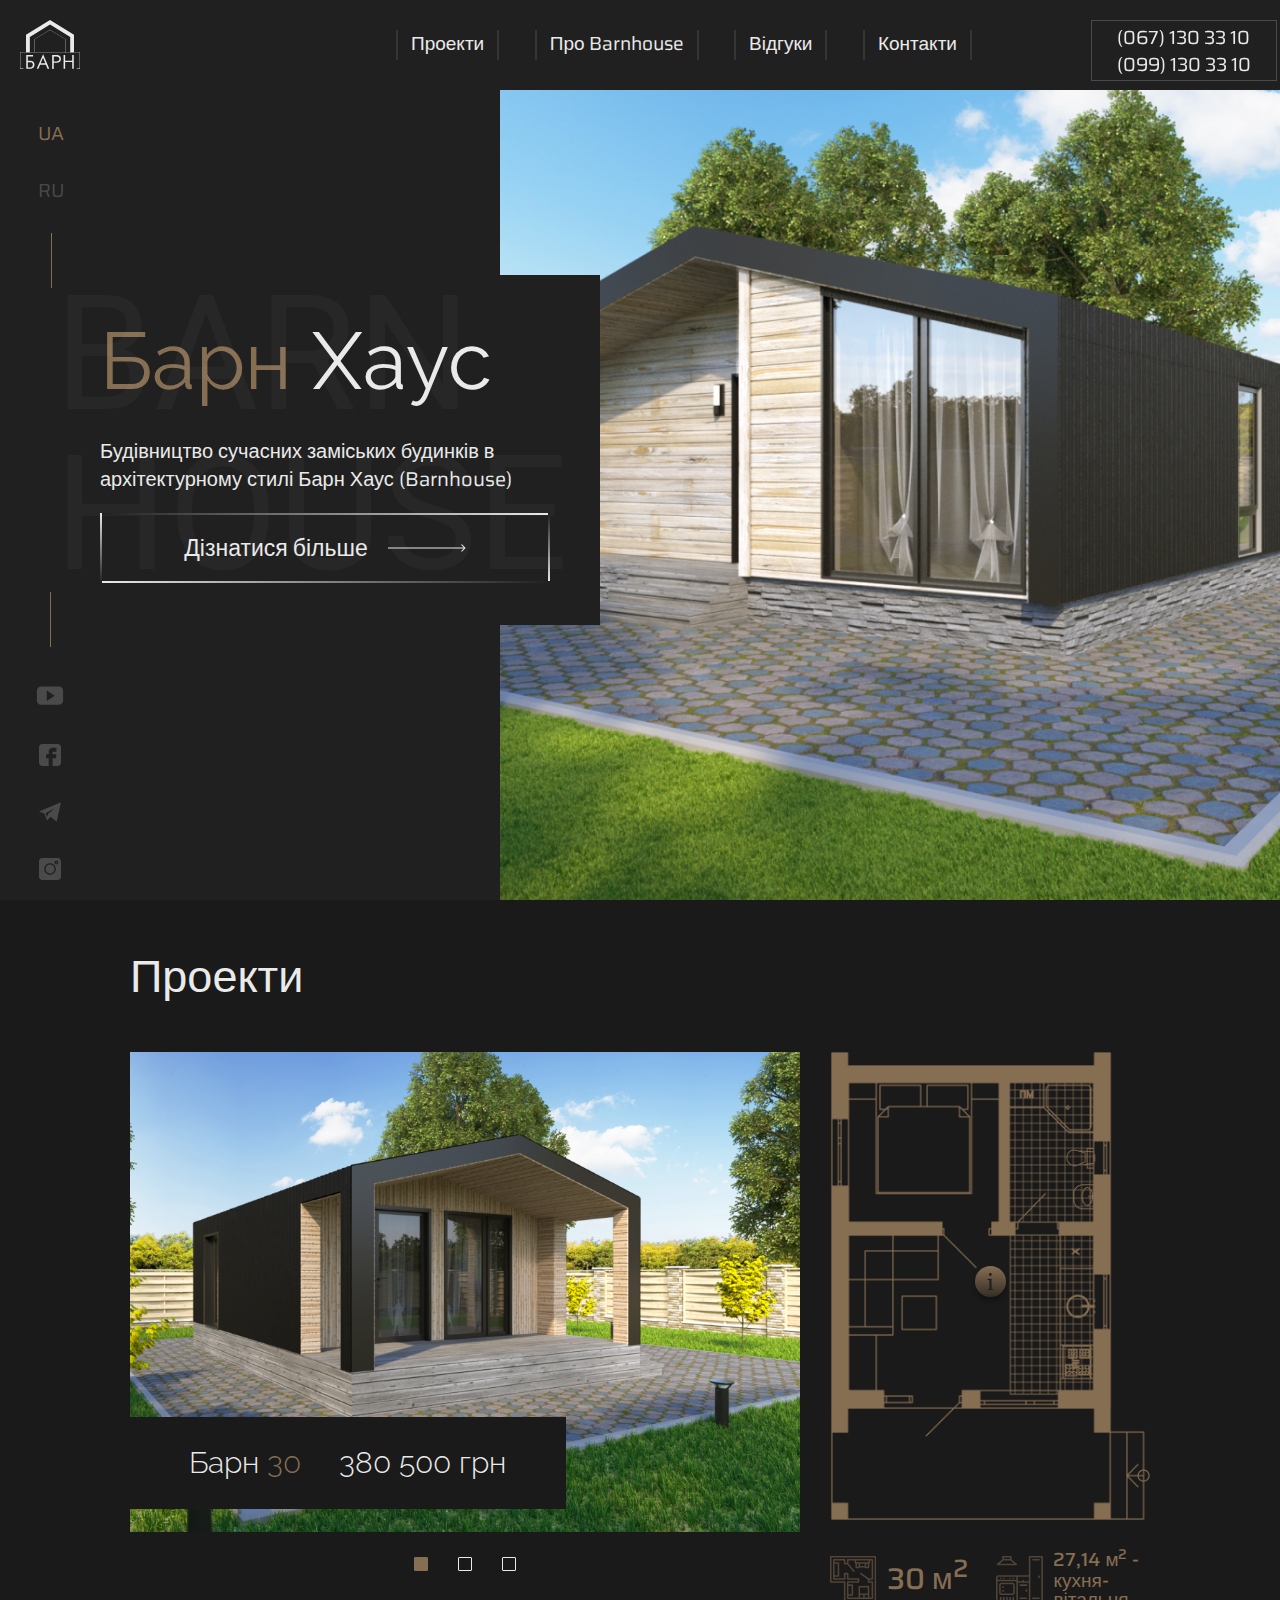
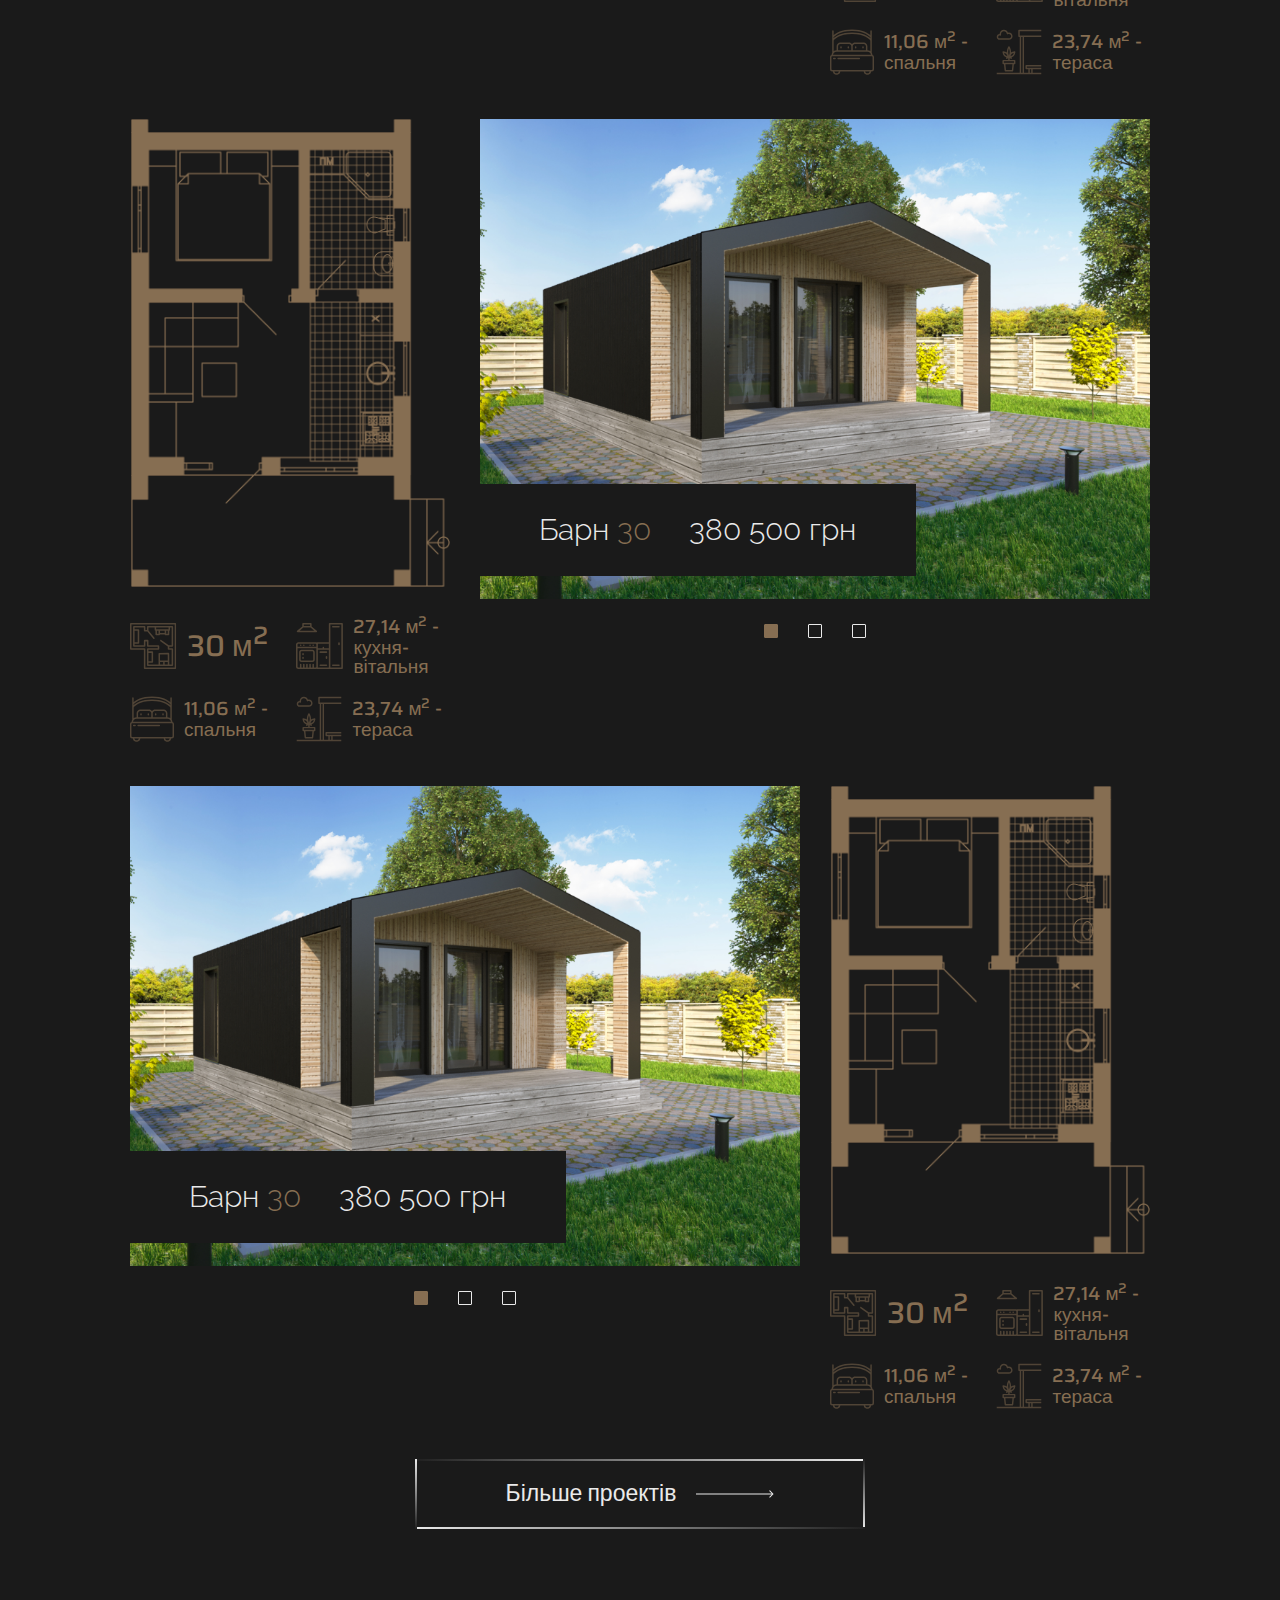
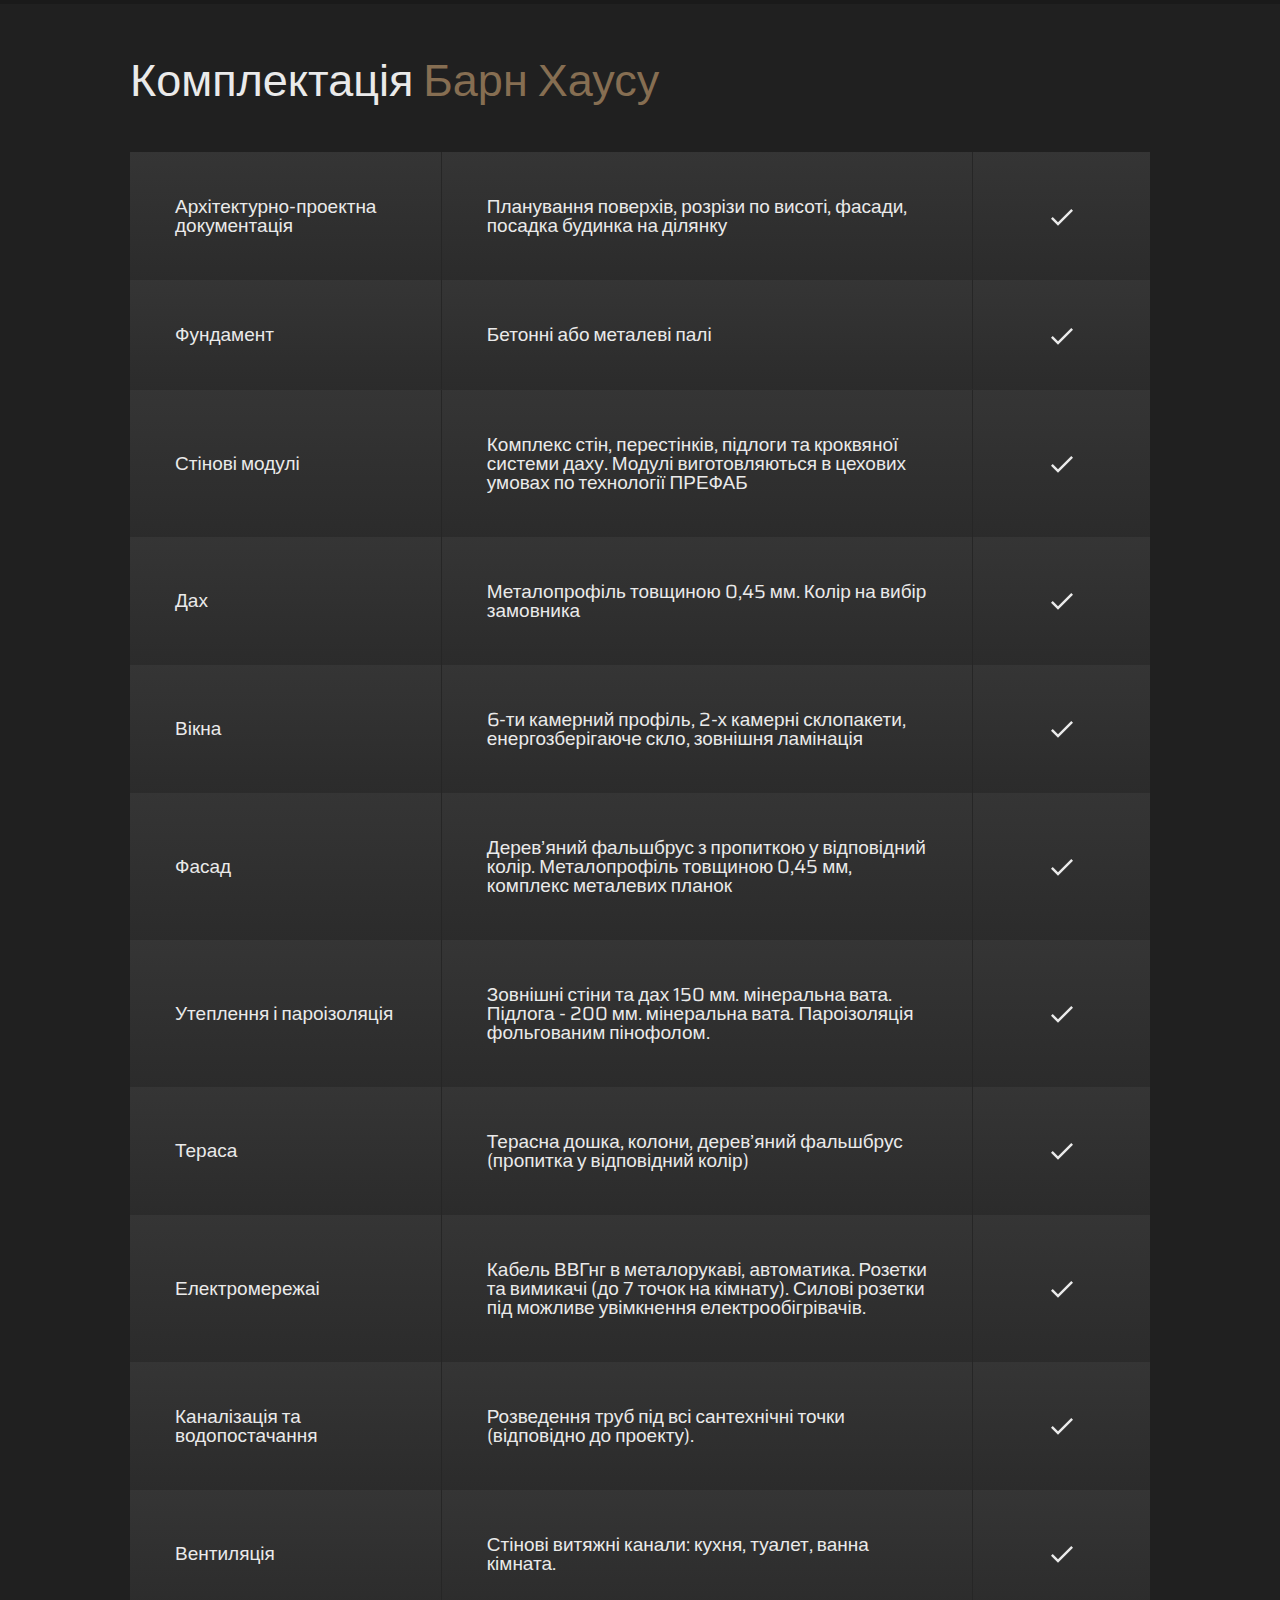
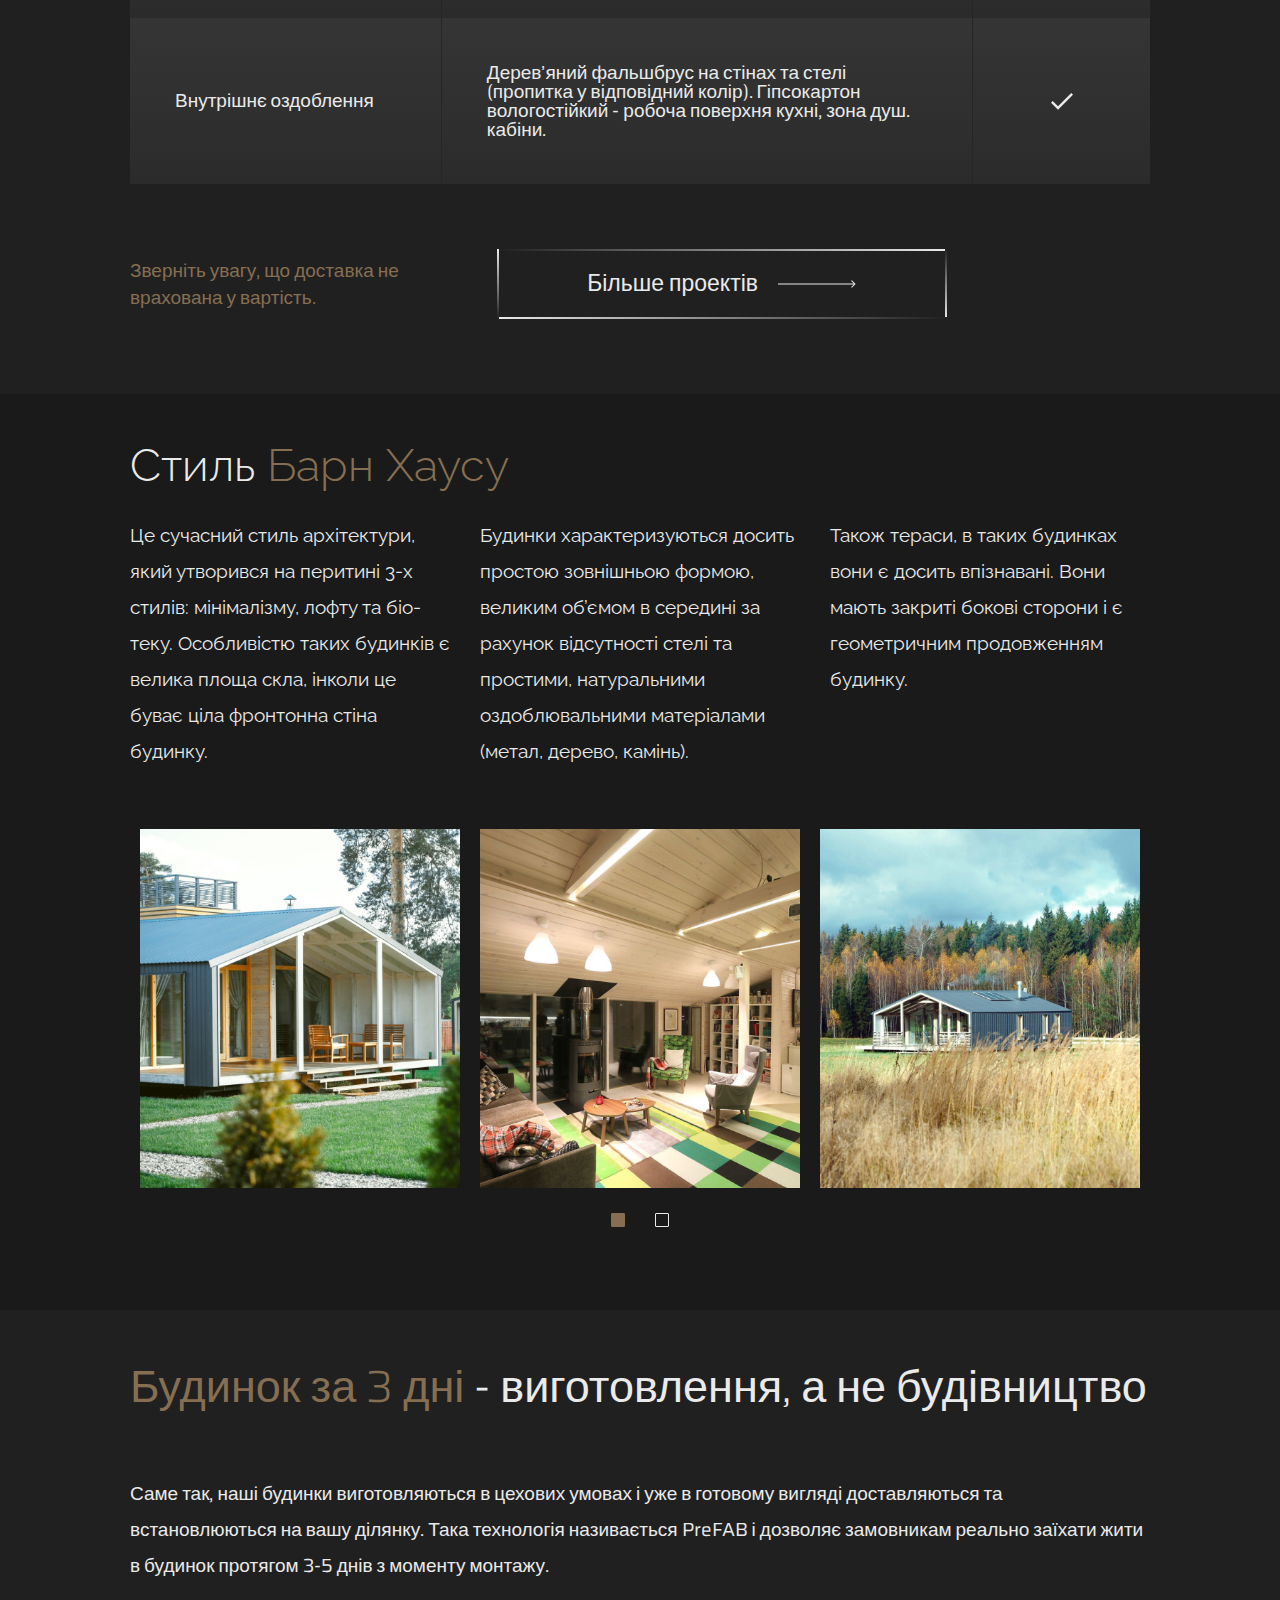
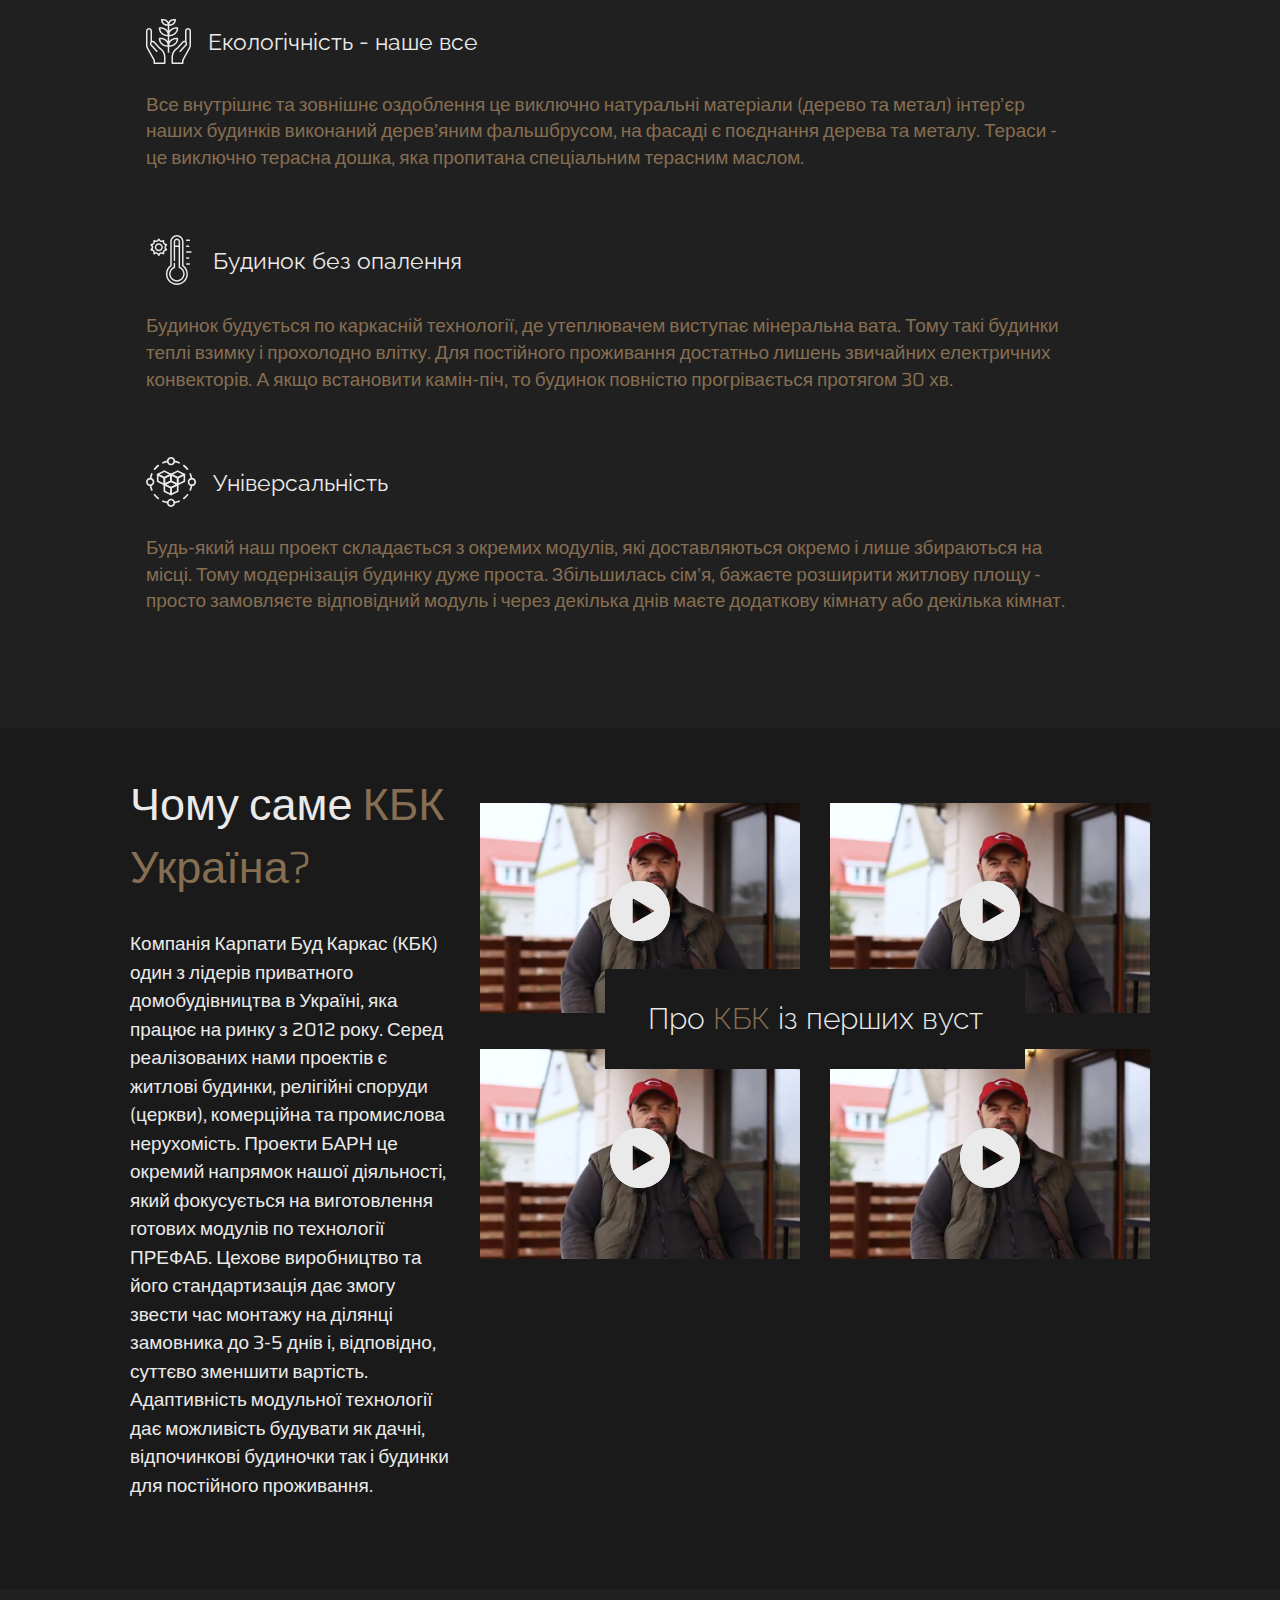
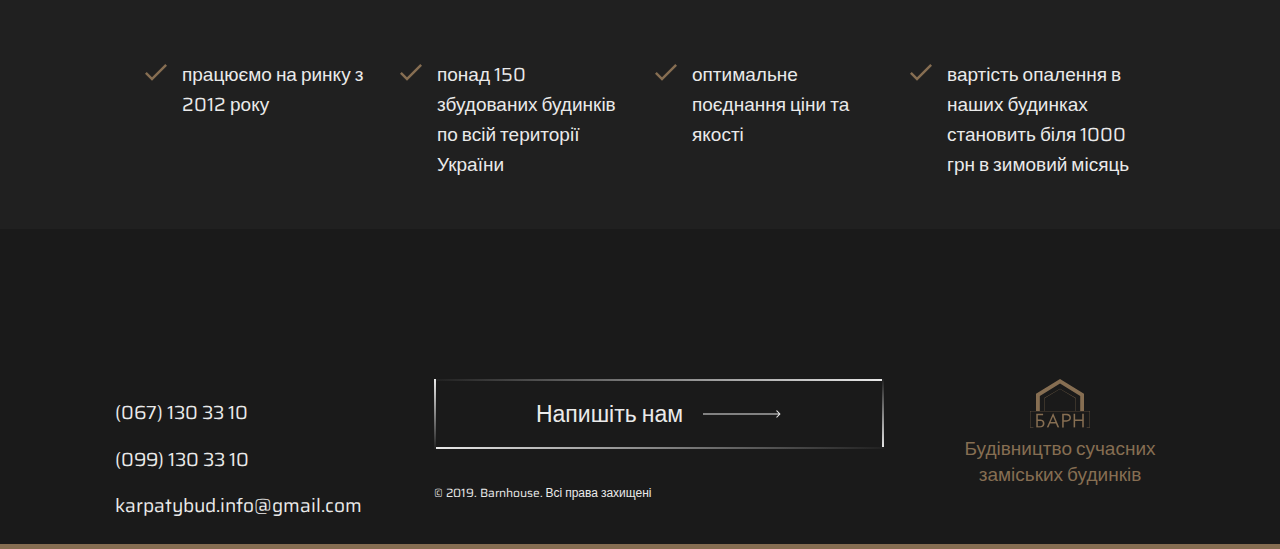
==== index.html @ 1ae10e6f "desktop" ====
<!DOCTYPE html>
<html lang="en">
  <head>
    <meta charset="utf-8" />
    <meta
      name="viewport"
      content="width=device-width, initial-scale=1, shrink-to-fit=no"
    />

    <link rel="stylesheet" type="text/css" href="style/bootstrap.min.css" />
    <link rel="stylesheet" href="./style/slick.css" />
    <link rel="stylesheet" href="https://fonts.typedetail.com/fonts.css" />

    <link rel="stylesheet" type="text/css" href="style/main.css" />
    <title>Home</title>
  </head>
  <body>
    <header>
      <ul class="menu">
        <div class="side_bar mobile_side">
          <div class="soc_side">
            <div class="side_line"></div>
            <a href="">
              <svg
                width="28"
                height="28"
                viewBox="0 0 28 28"
                fill="none"
                xmlns="http://www.w3.org/2000/svg"
              >
                <path
                  d="M0.866394 8.83789V18.5949C0.866394 20.9393 2.76675 22.8397 5.11114 22.8397H22.8714C25.2158 22.8397 27.1165 20.9393 27.1165 18.5949V8.83789C27.1165 6.4935 25.2158 4.59314 22.8714 4.59314H5.11114C2.76675 4.59314 0.866394 6.4935 0.866394 8.83789V8.83789ZM10.7865 18.99V8.44266L18.7829 13.7164L10.7865 18.99Z"
                  fill="#F6F6F6"
                  fill-opacity="0.2"
                />
              </svg>
            </a>
            <a href="">
              <svg
                width="22"
                height="22"
                viewBox="0 0 22 22"
                fill="none"
                xmlns="http://www.w3.org/2000/svg"
              >
                <path
                  d="M18.7773 0H3.22266C1.44583 0 0 1.44583 0 3.22266V18.7773C0 20.5542 1.44583 22 3.22266 22H9.71094V14.2227H7.13281V10.3555H9.71094V7.73438C9.71094 5.60188 11.4456 3.86719 13.5781 3.86719H17.4883V7.73438H13.5781V10.3555H17.4883L16.8438 14.2227H13.5781V22H18.7773C20.5542 22 22 20.5542 22 18.7773V3.22266C22 1.44583 20.5542 0 18.7773 0Z"
                  fill="#F6F6F6"
                  fill-opacity="0.2"
                />
              </svg>
            </a>
            <a href="">
              <svg
                width="22"
                height="22"
                viewBox="0 0 22 22"
                fill="none"
                xmlns="http://www.w3.org/2000/svg"
              >
                <path
                  d="M5.29355 12.5356L8.02979 19.3757L11.592 15.8135L17.6996 20.668L22 1.33203L0 10.4958L5.29355 12.5356ZM15.7135 6.8797L8.97963 13.0217L8.1409 16.1828L6.59151 12.3085L15.7135 6.8797Z"
                  fill="#F6F6F6"
                  fill-opacity="0.2"
                />
              </svg>
            </a>
            <a href="">
              <svg
                width="22"
                height="22"
                viewBox="0 0 22 22"
                fill="none"
                xmlns="http://www.w3.org/2000/svg"
              >
                <path
                  d="M18.7773 0H3.22266C1.44583 0 0 1.44583 0 3.22266V18.7773C0 20.5542 1.44583 22 3.22266 22H18.7773C20.5542 22 22 20.5542 22 18.7773V3.22266C22 1.44583 20.5542 0 18.7773 0ZM11.043 16.7578C7.84431 16.7578 5.24219 14.1557 5.24219 10.957C5.24219 7.75838 7.84431 5.15625 11.043 5.15625C14.2416 5.15625 16.8438 7.75838 16.8438 10.957C16.8438 14.1557 14.2416 16.7578 11.043 16.7578ZM17.4883 6.44531C16.4221 6.44531 15.5547 5.57788 15.5547 4.51172C15.5547 3.44556 16.4221 2.57812 17.4883 2.57812C18.5544 2.57812 19.4219 3.44556 19.4219 4.51172C19.4219 5.57788 18.5544 6.44531 17.4883 6.44531Z"
                  fill="#F6F6F6"
                  fill-opacity="0.2"
                />
                <path
                  d="M17.4883 3.86719C17.1326 3.86719 16.8438 4.15605 16.8438 4.51172C16.8438 4.86739 17.1326 5.15625 17.4883 5.15625C17.8439 5.15625 18.1328 4.86739 18.1328 4.51172C18.1328 4.15605 17.8439 3.86719 17.4883 3.86719Z"
                  fill="#F6F6F6"
                  fill-opacity="0.2"
                />
                <path
                  d="M11.043 6.44531C8.55548 6.44531 6.53125 8.46954 6.53125 10.957C6.53125 13.4445 8.55548 15.4688 11.043 15.4688C13.5305 15.4688 15.5547 13.4445 15.5547 10.957C15.5547 8.46954 13.5305 6.44531 11.043 6.44531Z"
                  fill="#F6F6F6"
                  fill-opacity="0.2"
                />
              </svg>
            </a>
          </div>
        </div>
        <li>
          <a href="">
            Проекти
          </a>
        </li>
        <li>
          <a href="">
            Про Barnhouse
          </a>
        </li>
        <li><a href="">Відгуки</a></li>
        <li><a href="">Контакти</a></li>
        <li class="tel_1">
          <a href="tel:+380671303310">
            (067) 130 33 10
          </a>
        </li>
        <li class="tel_2">
          <a href="tel:+380671303310">
            (099) 130 33 10
          </a>
        </li>
        <div class="language_block align_center">
          <a class="active_lang" href="">
            UA
          </a>
          <a href="">
            ru
          </a>
          <div class="side_line"></div>
        </div>
      </ul>
      <div class="tel_block">
        <a href="tel:+380671303310">
          (067) 130 33 10
        </a>
        <a href="tel:+380671303310">
          (099) 130 33 10
        </a>
      </div>
    </header>
    <div class="side_bar">
      <div class="side_logo">
        <a href="">
          <img src="./img/logo.svg" alt="" />
        </a>
      </div>
      <div class="soc_side">
        <div class="side_line"></div>
        <a href="">
          <svg
            width="28"
            height="28"
            viewBox="0 0 28 28"
            fill="none"
            xmlns="http://www.w3.org/2000/svg"
          >
            <path
              d="M0.866394 8.83789V18.5949C0.866394 20.9393 2.76675 22.8397 5.11114 22.8397H22.8714C25.2158 22.8397 27.1165 20.9393 27.1165 18.5949V8.83789C27.1165 6.4935 25.2158 4.59314 22.8714 4.59314H5.11114C2.76675 4.59314 0.866394 6.4935 0.866394 8.83789V8.83789ZM10.7865 18.99V8.44266L18.7829 13.7164L10.7865 18.99Z"
              fill="#F6F6F6"
              fill-opacity="0.2"
            />
          </svg>
        </a>
        <a href="">
          <svg
            width="22"
            height="22"
            viewBox="0 0 22 22"
            fill="none"
            xmlns="http://www.w3.org/2000/svg"
          >
            <path
              d="M18.7773 0H3.22266C1.44583 0 0 1.44583 0 3.22266V18.7773C0 20.5542 1.44583 22 3.22266 22H9.71094V14.2227H7.13281V10.3555H9.71094V7.73438C9.71094 5.60188 11.4456 3.86719 13.5781 3.86719H17.4883V7.73438H13.5781V10.3555H17.4883L16.8438 14.2227H13.5781V22H18.7773C20.5542 22 22 20.5542 22 18.7773V3.22266C22 1.44583 20.5542 0 18.7773 0Z"
              fill="#F6F6F6"
              fill-opacity="0.2"
            />
          </svg>
        </a>
        <a href="">
          <svg
            width="22"
            height="22"
            viewBox="0 0 22 22"
            fill="none"
            xmlns="http://www.w3.org/2000/svg"
          >
            <path
              d="M5.29355 12.5356L8.02979 19.3757L11.592 15.8135L17.6996 20.668L22 1.33203L0 10.4958L5.29355 12.5356ZM15.7135 6.8797L8.97963 13.0217L8.1409 16.1828L6.59151 12.3085L15.7135 6.8797Z"
              fill="#F6F6F6"
              fill-opacity="0.2"
            />
          </svg>
        </a>
        <a href="">
          <svg
            width="22"
            height="22"
            viewBox="0 0 22 22"
            fill="none"
            xmlns="http://www.w3.org/2000/svg"
          >
            <path
              d="M18.7773 0H3.22266C1.44583 0 0 1.44583 0 3.22266V18.7773C0 20.5542 1.44583 22 3.22266 22H18.7773C20.5542 22 22 20.5542 22 18.7773V3.22266C22 1.44583 20.5542 0 18.7773 0ZM11.043 16.7578C7.84431 16.7578 5.24219 14.1557 5.24219 10.957C5.24219 7.75838 7.84431 5.15625 11.043 5.15625C14.2416 5.15625 16.8438 7.75838 16.8438 10.957C16.8438 14.1557 14.2416 16.7578 11.043 16.7578ZM17.4883 6.44531C16.4221 6.44531 15.5547 5.57788 15.5547 4.51172C15.5547 3.44556 16.4221 2.57812 17.4883 2.57812C18.5544 2.57812 19.4219 3.44556 19.4219 4.51172C19.4219 5.57788 18.5544 6.44531 17.4883 6.44531Z"
              fill="#F6F6F6"
              fill-opacity="0.2"
            />
            <path
              d="M17.4883 3.86719C17.1326 3.86719 16.8438 4.15605 16.8438 4.51172C16.8438 4.86739 17.1326 5.15625 17.4883 5.15625C17.8439 5.15625 18.1328 4.86739 18.1328 4.51172C18.1328 4.15605 17.8439 3.86719 17.4883 3.86719Z"
              fill="#F6F6F6"
              fill-opacity="0.2"
            />
            <path
              d="M11.043 6.44531C8.55548 6.44531 6.53125 8.46954 6.53125 10.957C6.53125 13.4445 8.55548 15.4688 11.043 15.4688C13.5305 15.4688 15.5547 13.4445 15.5547 10.957C15.5547 8.46954 13.5305 6.44531 11.043 6.44531Z"
              fill="#F6F6F6"
              fill-opacity="0.2"
            />
          </svg>
        </a>
      </div>
    </div>
    <main>
      <section class="first_view">
        <div class="language_block align_center">
          <a class="active_lang" href="">
            UA
          </a>
          <a href="">
            ru
          </a>
          <div class="side_line"></div>
        </div>
        <div class="left_block_wrap">
          <div class="left_block">
            <h1>
              BARN HOUSE
            </h1>
            <div class="left_block_text">
              <h2>
                <span>
                  Барн
                </span>
                Хаус
              </h2>
              <p>
                Будівництво сучасних заміських будинків в архітектурному стилі
                Барн Хаус (Barnhouse)
              </p>
              <a class="btn_main" href="#">
                <span></span>
                <span></span>
                <span></span>
                <span></span>
                Дізнатися більше
                <svg
                  width="78"
                  height="8"
                  viewBox="0 0 78 8"
                  fill="none"
                  xmlns="http://www.w3.org/2000/svg"
                >
                  <path
                    d="M77.3536 4.35355C77.5488 4.15829 77.5488 3.84171 77.3536 3.64645L74.1716 0.464466C73.9763 0.269204 73.6597 0.269204 73.4645 0.464466C73.2692 0.659728 73.2692 0.976311 73.4645 1.17157L76.2929 4L73.4645 6.82843C73.2692 7.02369 73.2692 7.34027 73.4645 7.53553C73.6597 7.7308 73.9763 7.7308 74.1716 7.53553L77.3536 4.35355ZM0 4.5H77V3.5H0V4.5Z"
                    fill="#eaeaea"
                  />
                </svg>
              </a>
            </div>
          </div>
        </div>
        <div class="first_view__right  ">
          <img src="./img/fr.png" alt="" />
        </div>
      </section>
      <section class="second_view">
        <div class="container">
          <h3>
            Проекти
          </h3>
          <div class="plan_wrap">
            <div class="row">
              <div class="col-lg-8">
                <div class="relative_block">
                  <div class="proj_dscr">
                    <span class="proj_name">
                      Барн
                      <span class="gold_text">
                        30
                      </span></span
                    >
                    <span class="proj_price">
                      380 500 грн
                    </span>
                  </div>
                  <div class="slider slider_1">
                    <div class="slide_img">
                      <img src="./img/1.png" alt="" />
                    </div>
                    <div class="slide_img">
                      <img src="./img/1.png" alt="" />
                    </div>
                    <div class="slide_img">
                      <img src="./img/1.png" alt="" />
                    </div>
                  </div>
                </div>
              </div>
              <div class="col-lg-4">
                <div class="plan_img">
                  <div class="tool_tips">
                    <img src="./img/button_info.svg" alt="" />
                    <ul class="plan_tooltip">
                      <div class="tiengle_up"></div>
                      <li>
                        3,77 м2 - санвузол
                      </li>
                      <li>
                        5,36 м2 - кухонна зона
                      </li>
                      <li>
                        2,62 м2 - гардероб
                      </li>
                    </ul>
                  </div>
                  <img src="./img/pl_1.png" alt="" />
                </div>
                <div class="plan_dscr">
                  <div class="area">
                    <img src="./img/blueprint1.svg" alt="" />
                    <span> 30 м<sup>2</sup> </span>
                  </div>
                  <div class="kitchen">
                    <img src="./img/kitchen1.svg" alt="" />
                    <span> 27,14 м<sup>2</sup> - кухня-вітальня</span>
                  </div>
                  <div class="bedroom">
                    <img src="./img/bed1.svg" alt="" />
                    <span>11,06 м<sup>2</sup> - спальня</span>
                  </div>
                  <div class="terasse">
                    <img src="./img/terrace1.svg" alt="" />
                    <span>23,74 м<sup>2</sup> - тераса</span>
                  </div>
                </div>
              </div>
            </div>
          </div>
          <div class="plan_wrap ">
            <div class="row">
              <div class="col-lg-4">
                <div class="plan_img">
                  <img src="./img/pl_1.png" alt="" />
                </div>
                <div class="plan_dscr">
                  <div class="area">
                    <img src="./img/blueprint1.svg" alt="" />
                    <span> 30 м<sup>2</sup> </span>
                  </div>
                  <div class="kitchen">
                    <img src="./img/kitchen1.svg" alt="" />
                    <span> 27,14 м<sup>2</sup> - кухня-вітальня</span>
                  </div>
                  <div class="bedroom">
                    <img src="./img/bed1.svg" alt="" />
                    <span>11,06 м<sup>2</sup> - спальня</span>
                  </div>
                  <div class="terasse">
                    <img src="./img/terrace1.svg" alt="" />
                    <span>23,74 м<sup>2</sup> - тераса</span>
                  </div>
                </div>
              </div>
              <div class="col-lg-8">
                <div class="relative_block">
                  <div class="proj_dscr">
                    <span class="proj_name">
                      Барн
                      <span class="gold_text">
                        30
                      </span></span
                    >
                    <span class="proj_price">
                      380 500 грн
                    </span>
                  </div>
                  <div class="slider slider_1">
                    <div class="slide_img">
                      <img src="./img/1.png" alt="" />
                    </div>
                    <div class="slide_img">
                      <img src="./img/1.png" alt="" />
                    </div>
                    <div class="slide_img">
                      <img src="./img/1.png" alt="" />
                    </div>
                  </div>
                </div>
              </div>
            </div>
          </div>
          <div class="plan_wrap">
            <div class="row">
              <div class="col-lg-8">
                <div class="relative_block">
                  <div class="proj_dscr">
                    <span class="proj_name">
                      Барн
                      <span class="gold_text">
                        30
                      </span></span
                    >
                    <span class="proj_price">
                      380 500 грн
                    </span>
                  </div>
                  <div class="slider slider_1">
                    <div class="slide_img">
                      <img src="./img/1.png" alt="" />
                    </div>
                    <div class="slide_img">
                      <img src="./img/1.png" alt="" />
                    </div>
                    <div class="slide_img">
                      <img src="./img/1.png" alt="" />
                    </div>
                  </div>
                </div>
              </div>
              <div class="col-lg-4">
                <div class="plan_img">
                  <img src="./img/pl_1.png" alt="" />
                </div>
                <div class="plan_dscr">
                  <div class="area">
                    <img src="./img/blueprint1.svg" alt="" />
                    <span> 30 м<sup>2</sup> </span>
                  </div>
                  <div class="kitchen">
                    <img src="./img/kitchen1.svg" alt="" />
                    <span> 27,14 м<sup>2</sup> - кухня-вітальня</span>
                  </div>
                  <div class="bedroom">
                    <img src="./img/bed1.svg" alt="" />
                    <span>11,06 м<sup>2</sup> - спальня</span>
                  </div>
                  <div class="terasse">
                    <img src="./img/terrace1.svg" alt="" />
                    <span>23,74 м<sup>2</sup> - тераса</span>
                  </div>
                </div>
              </div>
            </div>
          </div>
          <a class="btn_main" href="#">
            <span></span>
            <span></span>
            <span></span>
            <span></span>
            Більше проектів
            <svg
              width="78"
              height="8"
              viewBox="0 0 78 8"
              fill="none"
              xmlns="http://www.w3.org/2000/svg"
            >
              <path
                d="M77.3536 4.35355C77.5488 4.15829 77.5488 3.84171 77.3536 3.64645L74.1716 0.464466C73.9763 0.269204 73.6597 0.269204 73.4645 0.464466C73.2692 0.659728 73.2692 0.976311 73.4645 1.17157L76.2929 4L73.4645 6.82843C73.2692 7.02369 73.2692 7.34027 73.4645 7.53553C73.6597 7.7308 73.9763 7.7308 74.1716 7.53553L77.3536 4.35355ZM0 4.5H77V3.5H0V4.5Z"
                fill="#eaeaea"
              />
            </svg>
          </a>
        </div>
      </section>
      <section class="third_view">
        <div class="container">
          <h3>
            Комплектація
            <span class="gold_text">
              Барн Хаусу
            </span>
          </h3>
          <ul class="equipment">
            <li>
              <div class="equipment_name">
                <p>Архітектурно-проектна документація</p>
              </div>
              <div class="equipment_text">
                <p>
                  Планування поверхів, розрізи по висоті, фасади, посадка
                  будинка на ділянку
                </p>
              </div>
              <div class="check_mark">
                <svg
                  width="22"
                  height="17"
                  viewBox="0 0 22 17"
                  fill="none"
                  xmlns="http://www.w3.org/2000/svg"
                >
                  <path
                    d="M7 13.25L1.75 8L0 9.75L7 16.75L22 1.75L20.25 0L7 13.25Z"
                    fill="#EAEAEA"
                  />
                </svg>
              </div>
            </li>
            <li>
              <div class="equipment_name">
                <p>Фундамент</p>
              </div>
              <div class="equipment_text">
                <p>
                  Бетонні або металеві палі
                </p>
              </div>
              <div class="check_mark">
                <svg
                  width="22"
                  height="17"
                  viewBox="0 0 22 17"
                  fill="none"
                  xmlns="http://www.w3.org/2000/svg"
                >
                  <path
                    d="M7 13.25L1.75 8L0 9.75L7 16.75L22 1.75L20.25 0L7 13.25Z"
                    fill="#EAEAEA"
                  />
                </svg>
              </div>
            </li>
            <li>
              <div class="equipment_name">
                <p>Стінові модулі</p>
              </div>
              <div class="equipment_text">
                <p>
                  Комплекс стін, перестінків, підлоги та кроквяної системи даху.
                  Модулі виготовляються в цехових умовах по технології ПРЕФАБ
                </p>
              </div>
              <div class="check_mark">
                <svg
                  width="22"
                  height="17"
                  viewBox="0 0 22 17"
                  fill="none"
                  xmlns="http://www.w3.org/2000/svg"
                >
                  <path
                    d="M7 13.25L1.75 8L0 9.75L7 16.75L22 1.75L20.25 0L7 13.25Z"
                    fill="#EAEAEA"
                  />
                </svg>
              </div>
            </li>
            <li>
              <div class="equipment_name">
                <p>Дах</p>
              </div>
              <div class="equipment_text">
                <p>
                  Металопрофіль товщиною 0,45 мм. Колір на вибір замовника
                </p>
              </div>
              <div class="check_mark">
                <svg
                  width="22"
                  height="17"
                  viewBox="0 0 22 17"
                  fill="none"
                  xmlns="http://www.w3.org/2000/svg"
                >
                  <path
                    d="M7 13.25L1.75 8L0 9.75L7 16.75L22 1.75L20.25 0L7 13.25Z"
                    fill="#EAEAEA"
                  />
                </svg>
              </div>
            </li>
            <li>
              <div class="equipment_name">
                <p>Вікна</p>
              </div>
              <div class="equipment_text">
                <p>
                  6-ти камерний профіль, 2-х камерні склопакети,
                  енергозберігаюче скло, зовнішня ламінація
                </p>
              </div>
              <div class="check_mark">
                <svg
                  width="22"
                  height="17"
                  viewBox="0 0 22 17"
                  fill="none"
                  xmlns="http://www.w3.org/2000/svg"
                >
                  <path
                    d="M7 13.25L1.75 8L0 9.75L7 16.75L22 1.75L20.25 0L7 13.25Z"
                    fill="#EAEAEA"
                  />
                </svg>
              </div>
            </li>
            <li>
              <div class="equipment_name">
                <p>Фасад</p>
              </div>
              <div class="equipment_text">
                <p>
                  Дерев’яний фальшбрус з пропиткою у відповідний колір.
                  Металопрофіль товщиною 0,45 мм, комплекс металевих планок
                </p>
              </div>
              <div class="check_mark">
                <svg
                  width="22"
                  height="17"
                  viewBox="0 0 22 17"
                  fill="none"
                  xmlns="http://www.w3.org/2000/svg"
                >
                  <path
                    d="M7 13.25L1.75 8L0 9.75L7 16.75L22 1.75L20.25 0L7 13.25Z"
                    fill="#EAEAEA"
                  />
                </svg>
              </div>
            </li>
            <li>
              <div class="equipment_name">
                <p>Утеплення і пароізоляція</p>
              </div>
              <div class="equipment_text">
                <p>
                  Зовнішні стіни та дах 150 мм. мінеральна вата. Підлога - 200
                  мм. мінеральна вата. Пароізоляція фольгованим пінофолом.
                </p>
              </div>
              <div class="check_mark">
                <svg
                  width="22"
                  height="17"
                  viewBox="0 0 22 17"
                  fill="none"
                  xmlns="http://www.w3.org/2000/svg"
                >
                  <path
                    d="M7 13.25L1.75 8L0 9.75L7 16.75L22 1.75L20.25 0L7 13.25Z"
                    fill="#EAEAEA"
                  />
                </svg>
              </div>
            </li>
            <li>
              <div class="equipment_name">
                <p>Тераса</p>
              </div>
              <div class="equipment_text">
                <p>
                  Терасна дошка, колони, дерев’яний фальшбрус (пропитка у
                  відповідний колір)
                </p>
              </div>
              <div class="check_mark">
                <svg
                  width="22"
                  height="17"
                  viewBox="0 0 22 17"
                  fill="none"
                  xmlns="http://www.w3.org/2000/svg"
                >
                  <path
                    d="M7 13.25L1.75 8L0 9.75L7 16.75L22 1.75L20.25 0L7 13.25Z"
                    fill="#EAEAEA"
                  />
                </svg>
              </div>
            </li>
            <li>
              <div class="equipment_name">
                <p>Електромережаі</p>
              </div>
              <div class="equipment_text">
                <p>
                  Кабель ВВГнг в металорукаві, автоматика. Розетки та вимикачі
                  (до 7 точок на кімнату). Силові розетки під можливе увімкнення
                  електрообігрівачів.
                </p>
              </div>
              <div class="check_mark">
                <svg
                  width="22"
                  height="17"
                  viewBox="0 0 22 17"
                  fill="none"
                  xmlns="http://www.w3.org/2000/svg"
                >
                  <path
                    d="M7 13.25L1.75 8L0 9.75L7 16.75L22 1.75L20.25 0L7 13.25Z"
                    fill="#EAEAEA"
                  />
                </svg>
              </div>
            </li>
            <li>
              <div class="equipment_name">
                <p>Каналізація та водопостачання</p>
              </div>
              <div class="equipment_text">
                <p>
                  Розведення труб під всі сантехнічні точки (відповідно до
                  проекту).
                </p>
              </div>
              <div class="check_mark">
                <svg
                  width="22"
                  height="17"
                  viewBox="0 0 22 17"
                  fill="none"
                  xmlns="http://www.w3.org/2000/svg"
                >
                  <path
                    d="M7 13.25L1.75 8L0 9.75L7 16.75L22 1.75L20.25 0L7 13.25Z"
                    fill="#EAEAEA"
                  />
                </svg>
              </div>
            </li>
            <li>
              <div class="equipment_name">
                <p>Вентиляція</p>
              </div>
              <div class="equipment_text">
                <p>
                  Стінові витяжні канали: кухня, туалет, ванна кімната.
                </p>
              </div>
              <div class="check_mark">
                <svg
                  width="22"
                  height="17"
                  viewBox="0 0 22 17"
                  fill="none"
                  xmlns="http://www.w3.org/2000/svg"
                >
                  <path
                    d="M7 13.25L1.75 8L0 9.75L7 16.75L22 1.75L20.25 0L7 13.25Z"
                    fill="#EAEAEA"
                  />
                </svg>
              </div>
            </li>
            <li>
              <div class="equipment_name">
                <p>Внутрішнє оздоблення</p>
              </div>
              <div class="equipment_text">
                <p>
                  Дерев’яний фальшбрус на стінах та стелі (пропитка у
                  відповідний колір). Гіпсокартон вологостійкий - робоча
                  поверхня кухні, зона душ. кабіни.
                </p>
              </div>
              <div class="check_mark">
                <svg
                  width="22"
                  height="17"
                  viewBox="0 0 22 17"
                  fill="none"
                  xmlns="http://www.w3.org/2000/svg"
                >
                  <path
                    d="M7 13.25L1.75 8L0 9.75L7 16.75L22 1.75L20.25 0L7 13.25Z"
                    fill="#EAEAEA"
                  />
                </svg>
              </div>
            </li>
          </ul>
          <div>
            <p>
              Зверніть увагу, що доставка не врахована у вартість.
            </p>
            <a class="btn_main" href="#">
              <span></span>
              <span></span>
              <span></span>
              <span></span>
              Більше проектів
              <svg
                width="78"
                height="8"
                viewBox="0 0 78 8"
                fill="none"
                xmlns="http://www.w3.org/2000/svg"
              >
                <path
                  d="M77.3536 4.35355C77.5488 4.15829 77.5488 3.84171 77.3536 3.64645L74.1716 0.464466C73.9763 0.269204 73.6597 0.269204 73.4645 0.464466C73.2692 0.659728 73.2692 0.976311 73.4645 1.17157L76.2929 4L73.4645 6.82843C73.2692 7.02369 73.2692 7.34027 73.4645 7.53553C73.6597 7.7308 73.9763 7.7308 74.1716 7.53553L77.3536 4.35355ZM0 4.5H77V3.5H0V4.5Z"
                  fill="#eaeaea"
                />
              </svg>
            </a>
          </div>
        </div>
      </section>
      <section class="fourth_view">
        <div class="container">
          <h3>
            Стиль
            <span class="gold_text">
              Барн Хаусу
            </span>
          </h3>
          <div class="row">
            <div class="col-lg-4">
              Це сучасний стиль архітектури, який утворився на перитині 3-х
              стилів: мінімалізму, лофту та біо-теку. Особливістю таких будинків
              є велика площа скла, інколи це буває ціла фронтонна стіна будинку.
            </div>
            <div class="col-lg-4">
              Будинки характеризуються досить простою зовнішньою формою, великим
              об’ємом в середині за рахунок відсутності стелі та простими,
              натуральними оздоблювальними матеріалами (метал, дерево, камінь).
            </div>
            <div class="col-lg-4">
              Також тераси, в таких будинках вони є досить впізнавані. Вони
              мають закриті бокові сторони і є геометричним продовженням
              будинку.
            </div>
          </div>
          <div class="slider_2 slider">
            <div class="slide_2">
              <div class="slide_2_img_wrap">
                <img src="./img/811.png" alt="" />
              </div>
            </div>
            <div class="slide_2">
              <div class="slide_2_img_wrap">
                <img src="./img/1711.png" alt="" />
              </div>
            </div>
            <div class="slide_2">
              <div class="slide_2_img_wrap">
                <img src="./img/1011.png" alt="" />
              </div>
            </div>
            <div class="slide_2">
              <div class="slide_2_img_wrap">
                <img src="./img/811.png" alt="" />
              </div>
            </div>
            <div class="slide_2">
              <div class="slide_2_img_wrap">
                <img src="./img/1711.png" alt="" />
              </div>
            </div>
            <div class="slide_2">
              <div class="slide_2_img_wrap">
                <img src="./img/1011.png" alt="" />
              </div>
            </div>
          </div>
        </div>
      </section>
      <section class="fifth_view">
        <div class="container">
          <h3>
            <span class="gold_text">
              Будинок за 3 дні
            </span>
            - виготовлення, а не будівництво
          </h3>
          <p>
            Саме так, наші будинки виготовляються в цехових умовах і уже в
            готовому вигляді доставляються та встановлюються на вашу ділянку.
            Така технологія називається PreFAB і дозволяє замовникам реально
            заїхати жити в будинок протягом 3-5 днів з моменту монтажу.
          </p>
          <div class="pluses">
            <div class="plusess_title">
              <img src="./img/ecology1.svg" alt="" />
              <span>
                Екологічність - наше все
              </span>
            </div>
            <p>
              Все внутрішнє та зовнішнє оздоблення це виключно натуральні
              матеріали (дерево та метал) інтер’єр наших будинків виконаний
              дерев’яним фальшбрусом, на фасаді є поєднання дерева та металу.
              Тераси - це виключно терасна дошка, яка пропитана спеціальним
              терасним маслом.
            </p>
          </div>
          <div class="pluses">
            <div class="plusess_title">
              <img src="./img/hot11.svg" alt="" />
              <span>
                Будинок без опалення
              </span>
            </div>
            <p>
              Будинок будується по каркасній технології, де утеплювачем виступає
              мінеральна вата. Тому такі будинки теплі взимку і прохолодно
              влітку. Для постійного проживання достатньо лишень звичайних
              електричних конвекторів. А якщо встановити камін-піч, то будинок
              повністю прогрівається протягом 30 хв.
            </p>
          </div>
          <div class="pluses">
            <div class="plusess_title">
              <img src="./img/modules11.svg" alt="" />
              <span>
                Універсальність
              </span>
            </div>
            <p>
              Будь-який наш проект складається з окремих модулів, які
              доставляються окремо і лише збираються на місці. Тому модернізація
              будинку дуже проста. Збільшилась сім’я, бажаєте розширити житлову
              площу - просто замовляєте відповідний модуль і через декілька днів
              маєте додаткову кімнату або декілька кімнат.
            </p>
          </div>
        </div>
      </section>
      <section class="sixth_view">
        <div class="container">
          <div class="row">
            <div class="col-lg-4 col-12">
              <h3>
                Чому саме
                <span class="gold_text"> КБК Україна? </span>
              </h3>
              <p class="why_text">
                Компанія Карпати Буд Каркас (КБК) один з лідерів приватного
                домобудівництва в Україні, яка працює на ринку з 2012 року.
                Серед реалізованих нами проектів є житлові будинки, релігійні
                споруди (церкви), комерційна та промислова нерухомість. Проекти
                БАРН це окремий напрямок нашої діяльності, який фокусується на
                виготовлення готових модулів по технології ПРЕФАБ. Цехове
                виробництво та його стандартизація дає змогу звести час монтажу
                на ділянці замовника до 3-5 днів і, відповідно, суттєво зменшити
                вартість. Адаптивність модульної технології дає можливість
                будувати як дачні, відпочинкові будиночки так і будинки для
                постійного проживання.
              </p>
            </div>
            <div class="col-lg-8  col-12">
              <div class="row relative_block">
                <div class="video_block_text">
                  <p>
                    Про
                    <span class="gold_text">
                      КБК
                    </span>
                    із перших вуст
                  </p>
                </div>
                <div class="col-md-6">
                  <div class="video_link_wrap">
                    <div
                      class="play_btn"
                      data-toggle="modal"
                      data-target="#exampleModalCenter"
                    >
                      <img src="./img/play.svg" alt="" />
                    </div>
                    <img src="./img/image14.png" alt="" />
                  </div>
                </div>
                <div class="col-md-6">
                  <div class="video_link_wrap">
                    <div
                      class="play_btn"
                      data-toggle="modal"
                      data-target="#exampleModalCenter"
                    >
                      <img src="./img/play.svg" alt="" />
                    </div>
                    <img src="./img/image14.png" alt="" />
                  </div>
                </div>
                <div class="col-md-6">
                  <div class="video_link_wrap">
                    <div
                      class="play_btn"
                      data-toggle="modal"
                      data-target="#exampleModalCenter"
                    >
                      <img src="./img/play.svg" alt="" />
                    </div>
                    <img src="./img/image14.png" alt="" />
                  </div>
                </div>
                <div class="col-md-6">
                  <div class="video_link_wrap">
                    <div
                      class="play_btn"
                      data-toggle="modal"
                      data-target="#exampleModalCenter"
                    >
                      <img src="./img/play.svg" alt="" />
                    </div>
                    <img src="./img/image14.png" alt="" />
                  </div>
                </div>
              </div>
            </div>
          </div>
        </div>
      </section>
      <section class="bottom_section">
        <div class="container just_center">
          <div class="bottom_blocks">
            <div>
              <svg
                width="22"
                height="17"
                viewBox="0 0 22 17"
                fill="none"
                xmlns="http://www.w3.org/2000/svg"
              >
                <path
                  d="M7 13.25L1.75 8L0 9.75L7 16.75L22 1.75L20.25 0L7 13.25Z"
                  fill="#866E52"
                />
              </svg>

              <p>
                працюємо на ринку з 2012 року
              </p>
            </div>
          </div>
          <div class="bottom_blocks">
            <div>
              <svg
                width="22"
                height="17"
                viewBox="0 0 22 17"
                fill="none"
                xmlns="http://www.w3.org/2000/svg"
              >
                <path
                  d="M7 13.25L1.75 8L0 9.75L7 16.75L22 1.75L20.25 0L7 13.25Z"
                  fill="#866E52"
                />
              </svg>

              <p>
                понад 150 збудованих будинків по всій території України
              </p>
            </div>
          </div>
          <div class="bottom_blocks">
            <div>
              <svg
                width="22"
                height="17"
                viewBox="0 0 22 17"
                fill="none"
                xmlns="http://www.w3.org/2000/svg"
              >
                <path
                  d="M7 13.25L1.75 8L0 9.75L7 16.75L22 1.75L20.25 0L7 13.25Z"
                  fill="#866E52"
                />
              </svg>

              <p>
                оптимальне поєднання ціни та якості
              </p>
            </div>
          </div>
          <div class="bottom_blocks">
            <div>
              <svg
                width="22"
                height="17"
                viewBox="0 0 22 17"
                fill="none"
                xmlns="http://www.w3.org/2000/svg"
              >
                <path
                  d="M7 13.25L1.75 8L0 9.75L7 16.75L22 1.75L20.25 0L7 13.25Z"
                  fill="#866E52"
                />
              </svg>

              <p>
                вартість опалення в наших будинках становить біля 1000 грн в
                зимовий місяць
              </p>
            </div>
          </div>
        </div>
      </section>
    </main>
    <footer>
      <div class="container">
        <div class="row just_btwn">
          <div class="footer_links">
            <a href="tel:0671303310">(067) 130 33 10</a>
            <a href="0991303310">(099) 130 33 10</a>
            <a href="mailto:karpatybud.info@gmail.com">
              karpatybud.info@gmail.com
            </a>
          </div>
          <div>
            <a class="btn_main" href="#">
              <span></span>
              <span></span>
              <span></span>
              <span></span>
              Напишіть нам
              <svg
                width="78"
                height="8"
                viewBox="0 0 78 8"
                fill="none"
                xmlns="http://www.w3.org/2000/svg"
              >
                <path
                  d="M77.3536 4.35355C77.5488 4.15829 77.5488 3.84171 77.3536 3.64645L74.1716 0.464466C73.9763 0.269204 73.6597 0.269204 73.4645 0.464466C73.2692 0.659728 73.2692 0.976311 73.4645 1.17157L76.2929 4L73.4645 6.82843C73.2692 7.02369 73.2692 7.34027 73.4645 7.53553C73.6597 7.7308 73.9763 7.7308 74.1716 7.53553L77.3536 4.35355ZM0 4.5H77V3.5H0V4.5Z"
                  fill="#eaeaea"
                />
              </svg>
            </a>
            <div class="copy_right">
              © 2019. Barnhouse. Всі права захищені
            </div>
          </div>
          <div class="footer_logo">
            <img src="./img/logo2.svg" alt="" />
            <p>
              Будівництво сучасних заміських будинків
            </p>
          </div>
        </div>
      </div>
    </footer>
    <!-- Modal -->
    <div
      class="modal fade you_tube_popup"
      id="exampleModalCenter"
      tabindex="-1"
      role="dialog"
      aria-labelledby="exampleModalCenterTitle"
      aria-hidden="true"
    >
      <div class="modal-dialog modal-dialog-centered" role="document">
        <div class="modal-content">
          <div class="modal-header">
            <button
              type="button"
              class="close"
              data-dismiss="modal"
              aria-label="Close"
            >
              <img src="./img/close.svg" alt="" />
            </button>
          </div>
          <div class="modal-body">
            <iframe
              id="Video_youtube"
              width="100%"
              height="100%"
              src="https://www.youtube.com/embed/MRzeLDkWT1c"
              frameborder="0"
              allow="accelerometer; autoplay; encrypted-media; gyroscope; picture-in-picture"
              allowfullscreen
            ></iframe>
          </div>
        </div>
      </div>
    </div>
    <script type="text/javascript" src="js/jquery-3.3.1.min.js"></script>
    <script type="text/javascript" src="js/jquery.mask.js"></script>
    <script type="text/javascript" src="js/bootstrap.min.js"></script>
    <script type="text/javascript" src="./js/slick.min.js"></script>
    <script type="text/javascript" src="js/main.js"></script>
  </body>
</html>
---- style/main.css ----
@import url("reset.css");
@import url("https://fonts.googleapis.com/css?family=Raleway:300,400,500,600,700,800,900&display=swap");
@import url("https://fonts.googleapis.com/css?family=Saira:300,400,500,600,700,900&display=swap");
@import url("https://fonts.googleapis.com/css?family=Roboto&display=swap");
body {
  font-family: "Saira", sans-serif;
  overflow-x: hidden;
  color: #eaeaea;
  font-size: 19px;
  background-color: #202020;
  line-height: 140%;
}
button,
a {
  cursor: pointer;
}
button:focus {
  outline: none;
}
@media (min-width: 1450px) {
  .container {
    max-width: 1430px;
  }
}
a {
  text-decoration: none;
  color: #eaeaea;
  cursor: pointer;
}
input,
button :focus {
  outline: none;
}
a:hover {
  text-decoration: none;
}
img {
  max-width: 100%;
  height: auto;
}
.just_center {
  display: flex;
  justify-content: center;
}
.just_btwn {
  display: flex;
  justify-content: space-between;
}
.align_center {
  display: flex;
  align-items: center;
}
header {
  display: flex;
  height: 90px;
  justify-content: flex-end;
}
.menu {
  display: flex;
  align-items: center;
  width: 100%;
  margin-right: calc(180px + 10%);
  justify-content: space-between;
  width: 45%;
}
.menu li {
  padding: 0 15px;
  border-right: 1px solid rgba(246, 246, 246, 0.2);
  border-left: 1px solid rgba(246, 246, 246, 0.2);
  height: 30px;
}
.tel_block {
  padding: 3px 25px;
  border: 1px solid rgba(246, 246, 246, 0.2);
  box-sizing: border-box;
  position: fixed;
  right: 3px;
  top: 20px;
  z-index: 9;
}
.tel_block a {
  display: block;
}
.soc_side a {
  display: block;
}
.soc_side a:not(:last-child) {
  margin-bottom: 30px;
}
.side_line {
  margin-bottom: 34px;
  height: 55px;
  width: 1px;
  background-color: #866e52;
}
.soc_side {
  display: flex;
  flex-direction: column;
  align-items: center;
}
.side_bar {
  position: fixed;
  height: 100vh;
  display: flex;
  flex-direction: column;
  justify-content: space-between;
  top: 0%;
  left: 90px;
  padding: 20px 0;
  z-index: 9;
}

.first_view {
  height: calc(100vh - 90px);
  display: flex;
  justify-content: flex-end;
  overflow: hidden;
}
.first_view__right {
  width: 61.7%;
}
.first_view__right img {
  min-height: 100%;
  min-width: 100%;
  object-fit: cover;
}
.left_block_wrap h1 {
  font-size: 200px;
  line-height: 200px;
  font-family: "Roboto", sans-serif;
  color: rgba(255, 255, 255, 0.03);
  position: absolute;
  top: 10%;
  right: 0;
}
.left_block {
  position: relative;
}
.btn_main {
  position: relative;
  font-size: 23px;
  line-height: 23px;
  color: #eaeaea;
  overflow: hidden;
  width: 450px;
  height: 70px;
  display: flex;
  justify-content: center;
  align-items: center;
}
.btn_main,
.btn_main path {
  transition: all 0.3s;
}
.btn_main:hover {
  color: #866e52;
}
.btn_main:hover path {
  fill: #866e52;
}

.btn_main svg {
  margin-left: 20px;
}

.btn_main:hover span:nth-child(1) {
  background: linear-gradient(to right, #202020, #866e52);
}
.btn_main:hover span:nth-child(2) {
  background: linear-gradient(to bottom, #202020, #866e52);
}
.btn_main:hover span:nth-child(3) {
  background: linear-gradient(to left, #202020, #866e52);
}
.btn_main:hover span:nth-child(4) {
  background: linear-gradient(to top, #202020, #866e52);
}

.btn_main span:nth-child(1) {
  position: absolute;
  top: 0;
  left: 0;
  width: 100%;
  height: 2px;
  background: linear-gradient(to right, #202020, #eaeaea);
  animation: animate1 2s linear infinite;
  animation-delay: 1s;
}
@keyframes animate1 {
  0% {
    transform: translateX(-100%);
  }
  100% {
    transform: translateX(100%);
  }
}

.btn_main span:nth-child(2) {
  position: absolute;
  top: 0;
  right: 0;
  width: 2px;
  height: 100%;
  background: linear-gradient(to bottom, #202020, #eaeaea);
  animation: animate2 2s linear infinite;
}

@keyframes animate2 {
  0% {
    transform: translateY(-100%);
  }
  100% {
    transform: translateY(100%);
  }
}

.btn_main span:nth-child(3) {
  position: absolute;
  bottom: 0;
  left: 0;
  width: 100%;
  height: 2px;
  background: linear-gradient(to left, #202020, #eaeaea);
  animation: animate3 2s linear infinite;
  animation-delay: 1s;
}
@keyframes animate3 {
  0% {
    transform: translateX(100%);
  }
  100% {
    transform: translateX(-100%);
  }
}

.btn_main span:nth-child(4) {
  position: absolute;
  top: 0;
  left: 0;
  width: 2px;
  height: 100%;
  background: linear-gradient(to top, #202020, #eaeaea);
  animation: animate4 2s linear infinite;
}
@keyframes animate4 {
  0% {
    transform: translateY(100%);
  }
  100% {
    transform: translateY(-100%);
  }
}
h2 {
  font-style: normal;
  font-weight: normal;
  font-size: 91px;
  font-family: "Raleway", sans-serif;
  line-height: 140%;
}
h2 span {
  color: #866e52;
}
.left_block_wrap {
  display: flex;
  align-items: center;
}
.left_block {
  width: 700px;
  padding: 60px 100px 60px 150px;
  margin-top: -90px;
  margin-right: -100px;
  background-color: #202020;
  height: 485px;
}
.left_block_text p {
  font-size: 23px;
  line-height: 140%;
  margin: 50px 0;
}
.language_block a {
  color: rgba(246, 246, 246, 0.2);
  text-transform: uppercase;
  margin-bottom: 30px;
}
.language_block .active_lang {
  color: #866e52;
}
.language_block {
  flex-direction: column;
  position: absolute;
  top: 30px;
  left: 117px;
  z-index: 9;
}
.first_view {
  position: relative;
}

.second_view {
  background-color: #1a1a1a;
  padding-top: 45px;
  padding-bottom: 75px;
}
h3 {
  font-size: 45px;
  line-height: 140%;
  color: #eaeaea;
  font-weight: 300;
}
.slider .slick-dots {
  display: flex;
  justify-content: center;
  margin-top: 25px;
}
.slider .slick-dots li button {
  border: 1px solid #eaeaea;
  box-sizing: border-box;
  border-radius: 1px;
  width: 14px;
  height: 14px;
  color: transparent;
  background-color: transparent;
}
.slider .slick-dots li:not(:last-child) {
  margin-right: 30px;
}

.slider .slick-dots .slick-active button {
  background-color: #866e52;
  border: 1px solid #866e52;
}
.plan_wrap {
  position: relative;
  margin-top: 44px;
}
.gold_text {
  color: #866e52;
}

.proj_dscr {
  font-family: "Raleway", sans-serif;
  padding: 30px 60px;
  background-color: #1a1a1a;
  position: absolute;
  left: -1px;
  bottom: 75px;
  z-index: 100;
  font-size: 42px;
  line-height: 45px;
  font-weight: 300;
}

.proj_price {
  margin-left: 30px;
}
.plan_dscr {
  display: flex;
  flex-wrap: wrap;
  color: #866e52;
  font-size: 19px;
  line-height: 19px;
  font-weight: 500;
  justify-content: space-between;
}
.plan_dscr sup {
  font-size: 14px;
}
.plan_dscr > div {
  width: 48%;
  display: flex;
  align-items: center;
  margin-top: 20px;
}
.plan_dscr img {
  margin-right: 10px;
}
.area {
  font-weight: 500;
  font-size: 45px;
  line-height: 45px;
}
.area sup {
  font-size: 25px;
  line-height: 100%;
}

.plan_img {
  position: relative;
  overflow: hidden;
  max-width: 100%;
  max-height: 100%;
  display: flex;
  justify-content: center;
  margin-bottom: 10px;
}

.slide_wrap {
  position: relative;
}
.second_view .btn_main {
  margin: 0 auto;
  margin-top: 50px;
}
.equipment li {
  display: flex;
  font-size: 19px;
  line-height: 19px;
  color: #eaeaea;
  justify-content: space-between;
  background: linear-gradient(
    180deg,
    rgba(56, 56, 56, 0.87) 0%,
    rgba(50, 50, 50, 0.62) 100%
  );
  align-items: center;
}
.equipment li:hover {
  color: #866e52;
}
.equipment li:hover path {
  fill: #866e52;
}
.equipment li > div {
  padding: 45px;
}
.equipment_text {
  width: 750px;
}
.check_mark {
  width: 220px;
}
.equipment_name {
  width: 420px;
}
.check_mark {
  text-align: center;
}
.equipment_text {
  padding: 45px 30px;
  border-left: 1px solid #262626;
  border-right: 1px solid #262626;
}

.third_view,
.fifth_view {
  padding-top: 45px;
  padding-bottom: 75px;
}
.equipment {
  margin-top: 40px;
  margin-bottom: 65px;
}
.third_view .container > div:last-child {
  display: flex;
  align-items: center;
}
.third_view .container > div:last-child p {
  color: #866e52;
  max-width: 33%;
  margin-right: 30px;
}
.fourth_view {
  font-size: 19px;
  line-height: 36px;
  font-family: "Raleway", sans-serif;
  background-color: #1a1a1a;
  padding-top: 40px;
  padding-bottom: 60px;
}
.slider_2 {
  margin-top: 60px;
}
.fourth_view .col-lg-4 {
  margin-top: 20px;
}
.fifth_view {
  background-color: #202020;
}
.fifth_view > .container > p {
  font-size: 19px;
  line-height: 36px;
  margin-top: 57px;
  margin-bottom: 10px;
}
.pluses {
  padding: 26px 8% 39px 16px;
}
.pluses:hover {
  background: linear-gradient(180deg, #272727 0%, rgba(49, 49, 49, 0.62) 100%);
}
.pluses p {
  font-size: 19px;
  line-height: 140%;
  color: #866e52;
  margin-top: 27px;
}
.plusess_title {
  display: flex;
  align-items: center;
}
.plusess_title span {
  font-size: 23px;
  line-height: 23px;
  font-family: "Raleway", sans-serif;
  margin-left: 17px;
}
.video_link_wrap {
  position: relative;
  overflow: hidden;
  margin-top: 30px;
}
.play_btn,
.video_block_text {
  position: absolute;
  top: 50%;
  left: 50%;
  transform: translate(-50%, -50%);
  z-index: 1;
}
.relative_block {
  position: relative;
}
.video_block_text {
  font-family: "Raleway", sans-serif;
  background-color: #1a1a1a;
  width: 75%;
  padding: 35px 15px;
  text-align: center;
  font-size: 44px;
  line-height: 45px;
  font-weight: 300;
}
.sixth_view h3 {
  margin-bottom: 30px;
}
.why_text {
  line-height: 150%;
}
.bottom_blocks {
  width: 25%;
  padding: 70px 15px 5px 15px;
  height: 240px;
}
.bottom_blocks > div {
  display: flex;
  align-items: baseline;
}
.bottom_blocks svg {
  width: 22px;
  margin-right: 15px;
}
.bottom_blocks p {
  width: calc(100% - 37px);
  line-height: 36px;
}
.bottom_blocks:hover {
  background-color: #866e52;
}
.bottom_blocks:hover svg path {
  fill: #eaeaea;
}
.sixth_view {
  background-color: #1a1a1a;
  padding-top: 45px;
  padding-bottom: 90px;
}
.bottom_section {
  background-color: #202020;
}
.footer_links a {
  display: block;
  margin-top: 20px;
}
.copy_right {
  font-size: 12px;
  line-height: 19px;
  margin-top: 34px;
}
.footer_logo {
  color: #866e52;
  text-align: center;
  width: 210px;
}
footer {
  background-color: #1a1a1a;
  padding-top: 150px;
  padding-bottom: 25px;
  border-bottom: 5px solid #866e52;
}
.you_tube_popup .modal-dialog,
.you_tube_popup .modal-content {
  width: 75vw;
  height: 75vh;
  max-width: none !important;
}
.you_tube_popup .modal-content {
  background-color: #333333;
  border-radius: 2px;
  border: 5px solid rgba(255, 255, 255, 0.5);
  border-radius: 2px;
}
.you_tube_popup .modal-header .close {
  margin: 0;
}
.you_tube_popup .modal-header {
  border-bottom: 0px;
  padding-top: 0;
  padding-bottom: 0;
}
.tool_tips {
  position: absolute;
  top: calc(50% - 20px);
  left: 0;
  width: 100%;
  text-align: center;
}
.plan_tooltip {
  width: 100%;
  display: flex;
  flex-direction: column;
  justify-content: center;
  padding: 30px;
  background: #262626;
  border-radius: 5px;
  position: absolute;
  top: 40px;
  left: 0;
  z-index: -10;
  opacity: 0;
  transition: all 0.8s;
}
.plan_tooltip li {
  margin-bottom: 25px;
  color: #866e52;
}
.plan_tooltip li:nth-child(odd) {
  margin-right: 30px;
}
.tiengle_up {
  width: 0;
  height: 0;
  border-left: 8px solid transparent;
  border-right: 8px solid transparent;
  border-bottom: 10px solid #262626;
  position: absolute;
  top: -9px;
  left: calc(50% - 9px);
}

.tool_tips img {
  cursor: pointer;
}
.tool_tips img:hover + .plan_tooltip {
  z-index: 2;
  opacity: 1;
}
.mobile_side,
.menu .language_block,
.tel_1,
.tel_2 {
  display: none;
}
@media (max-width: 1750px) {
  .side_bar {
    left: 20px;
  }
  .language_block {
    left: 38px;
  }
  .side_logo {
    width: 60px;
  }
}
@media (max-width: 1600px) and (min-width: 1400px) {
  .container {
    max-width: 1250px;
  }
}
@media (max-width: 1600px) {
  .slide_2_img_wrap {
    padding: 0 10px;
  }
}

@media (max-width: 1399.9px) {
  .left_block {
    padding: 30px 70px 40px 100px;
    height: 400px;
  }
  .left_block_text p {
    margin: 20px 0;
  }
  .left_block_wrap h1 {
    top: 0;
    font-size: 160px;
    max-width: 100%;
    right: -9%;
    line-height: 160px;
  }
  .area {
    font-size: 30px;
    line-height: 30px;
  }
  .bottom_blocks p {
    line-height: 30px;
  }
  .play_btn {
    width: 60px;
    height: 60px;
  }
  .video_block_text {
    width: 60%;
    font-size: 30px;
    line-height: 30px;
  }
  h2 {
    font-size: 80px;
  }
  .left_block {
    width: 600px;
    height: 350px;
  }
  .left_block_text p {
    font-size: 20px;
  }
  .proj_dscr {
    font-size: 30px;
    line-height: 32px;
  }
}
@media (min-width: 1200px) and (max-width: 1300px) {
  .container {
    max-width: 1050px;
  }
}
@media (max-width: 1199.9px) {
  body {
    font-size: 16px;
  }
  .first_view {
    height: 700px;
  }
  .menu {
    position: absolute;
    top: 0;
    left: 0;
    height: 100vh;
    z-index: 1000;
    flex-direction: column;
    justify-content: center;
    background-color: #202020;
    margin: 0;
    width: 320px;
    display: none;
  }
  .mobile_side {
    position: absolute;
    top: auto;
    bottom: 0;
    justify-content: flex-end;
  }
  .language_block {
    display: none;
    left: 23px;
  }
  .side_bar,
  .tel_block {
    display: none;
  }
  .menu .language_block,
  .menu .side_bar {
    display: flex;
  }
  .menu li {
    border: none;
    margin-bottom: 30px;
  }
  .menu .tel_1 {
    margin-top: 30px;
    padding-top: 40px;
    border-top: 1px solid #eaeaea;
  }
  header {
    height: 0px;
  }
  .proj_dscr {
    font-size: 26px;
    line-height: 28px;
    padding: 15px 30px;
  }
  .first_view {
    flex-direction: column;
    height: auto;
  }
  .left_block {
    margin: 0 auto;
    padding: 30px 70px 40px 70px;
  }
  .first_view__right {
    width: 100%;
  }
}
@media (max-width: 991.9px) {
  .bottom_section > .container {
    flex-wrap: wrap;
  }
  .bottom_blocks {
    width: 50%;
    height: auto;
  }
  .equipment li {
    font-size: 16px;
  }
  h3 {
    font-size: 30px;
  }
  .plan_wrap .col-lg-4 {
    order: 1;
    margin-top: 15px;
    margin-bottom: 70px;
  }
  .footer_logo {
    width: 250px;
    display: flex;
    align-items: center;
    margin-top: 20px;
  }
  .footer_logo p {
    margin-left: 10px;
    text-align: left;
  }
}

/* 

HOVERS


*/
.menu li {
  position: relative;
  border: none;
}
.menu li a:hover {
  color: #eaeaea;
}
.menu li:before,
.menu li:after {
  position: absolute;
  opacity: 0.5;
  height: 100%;
  width: 2px;
  content: "";
  background: rgba(246, 246, 246, 0.2);
  transition: all 0.3s;
}

.menu li:before {
  left: 0px;
  top: 0px;
}

.menu li:after {
  right: 0px;
  bottom: 0px;
}

.menu li:hover:before,
.menu li:hover:after {
  opacity: 1;
  height: 2px;
  width: 100%;
}

/*


paralax




*/
* {
  box-sizing: border-box;
  padding: 0;
  margin: 0;
}

.header-paralax {
  background-repeat: no-repeat;
  background-size: cover;
  width: 100%;
}

main {
  position: relative;
}
.first_view {
  overflow: hidden;
}
.first_view {
  position: relative;
  z-index: 0;
}
.second_view {
  z-index: 20;
}
.language_block {
  z-index: 100;
}
.left_block_wrap {
  z-index: 99;
}
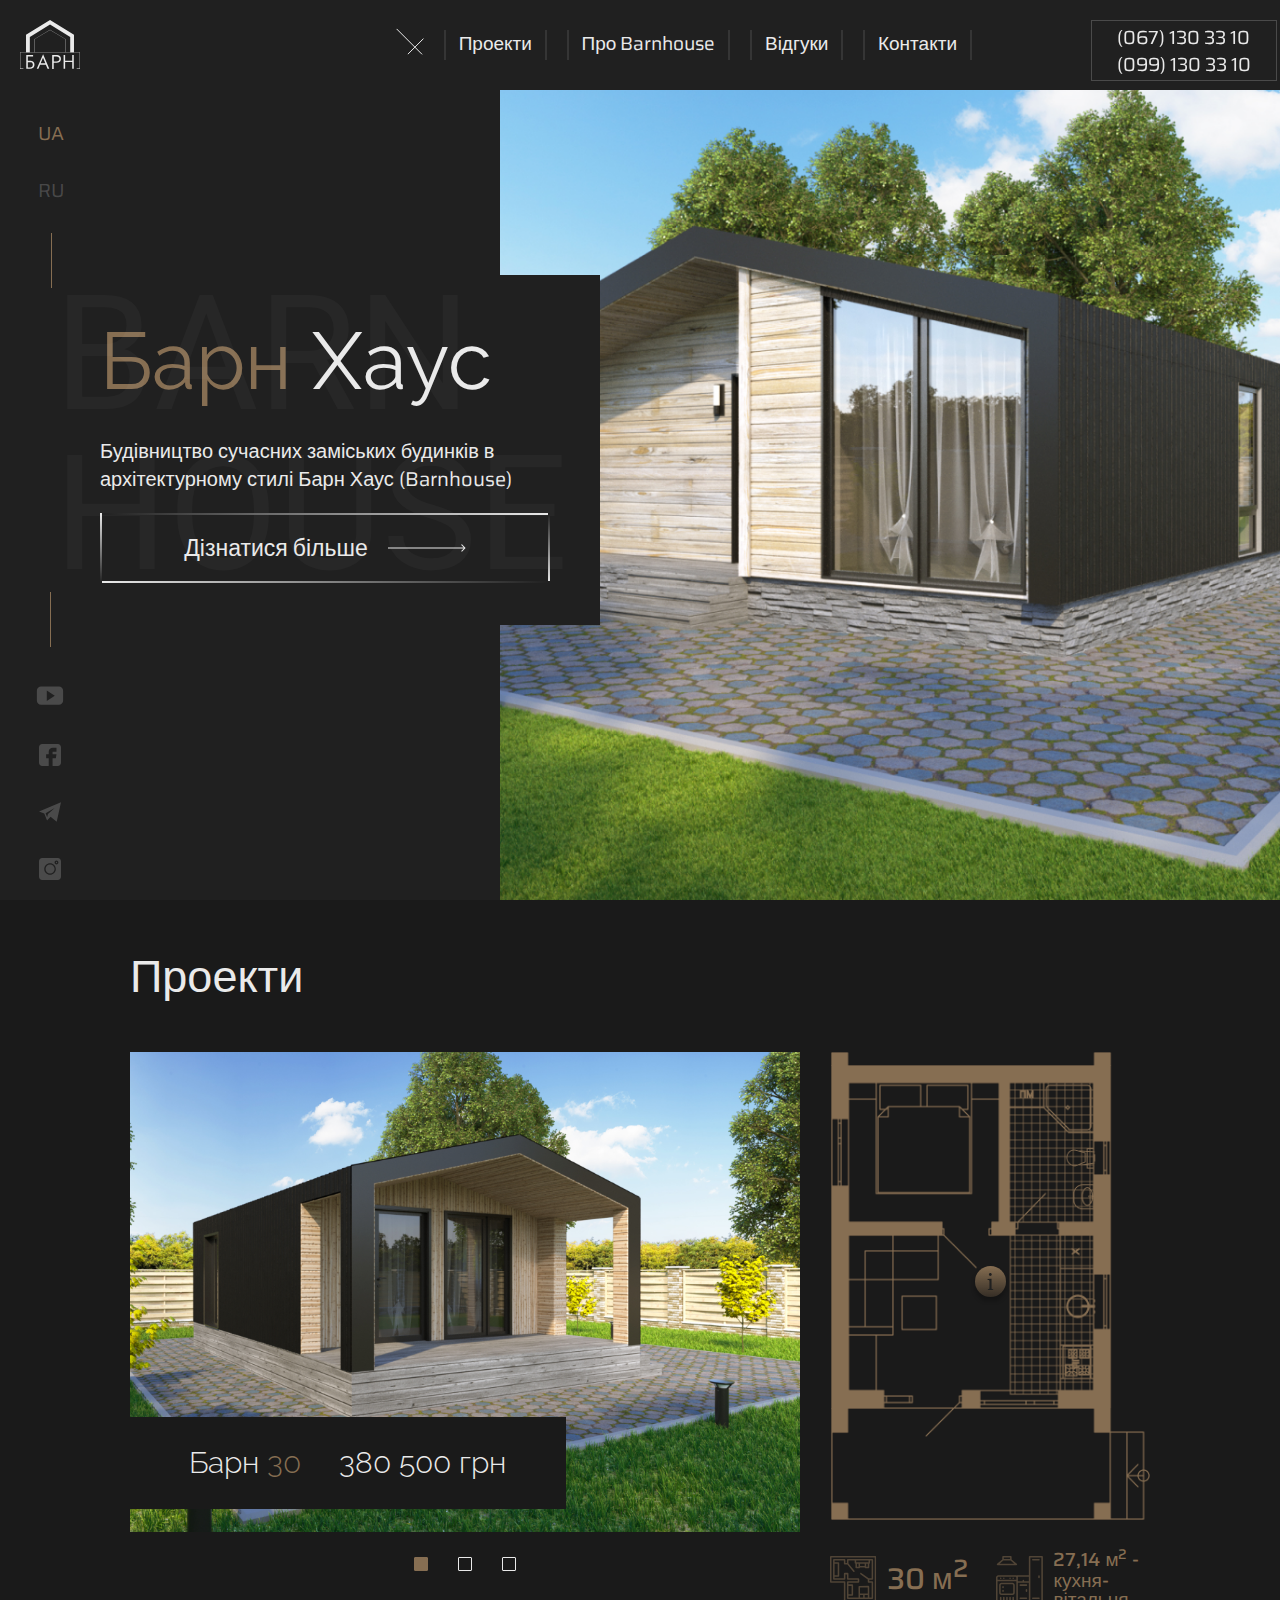
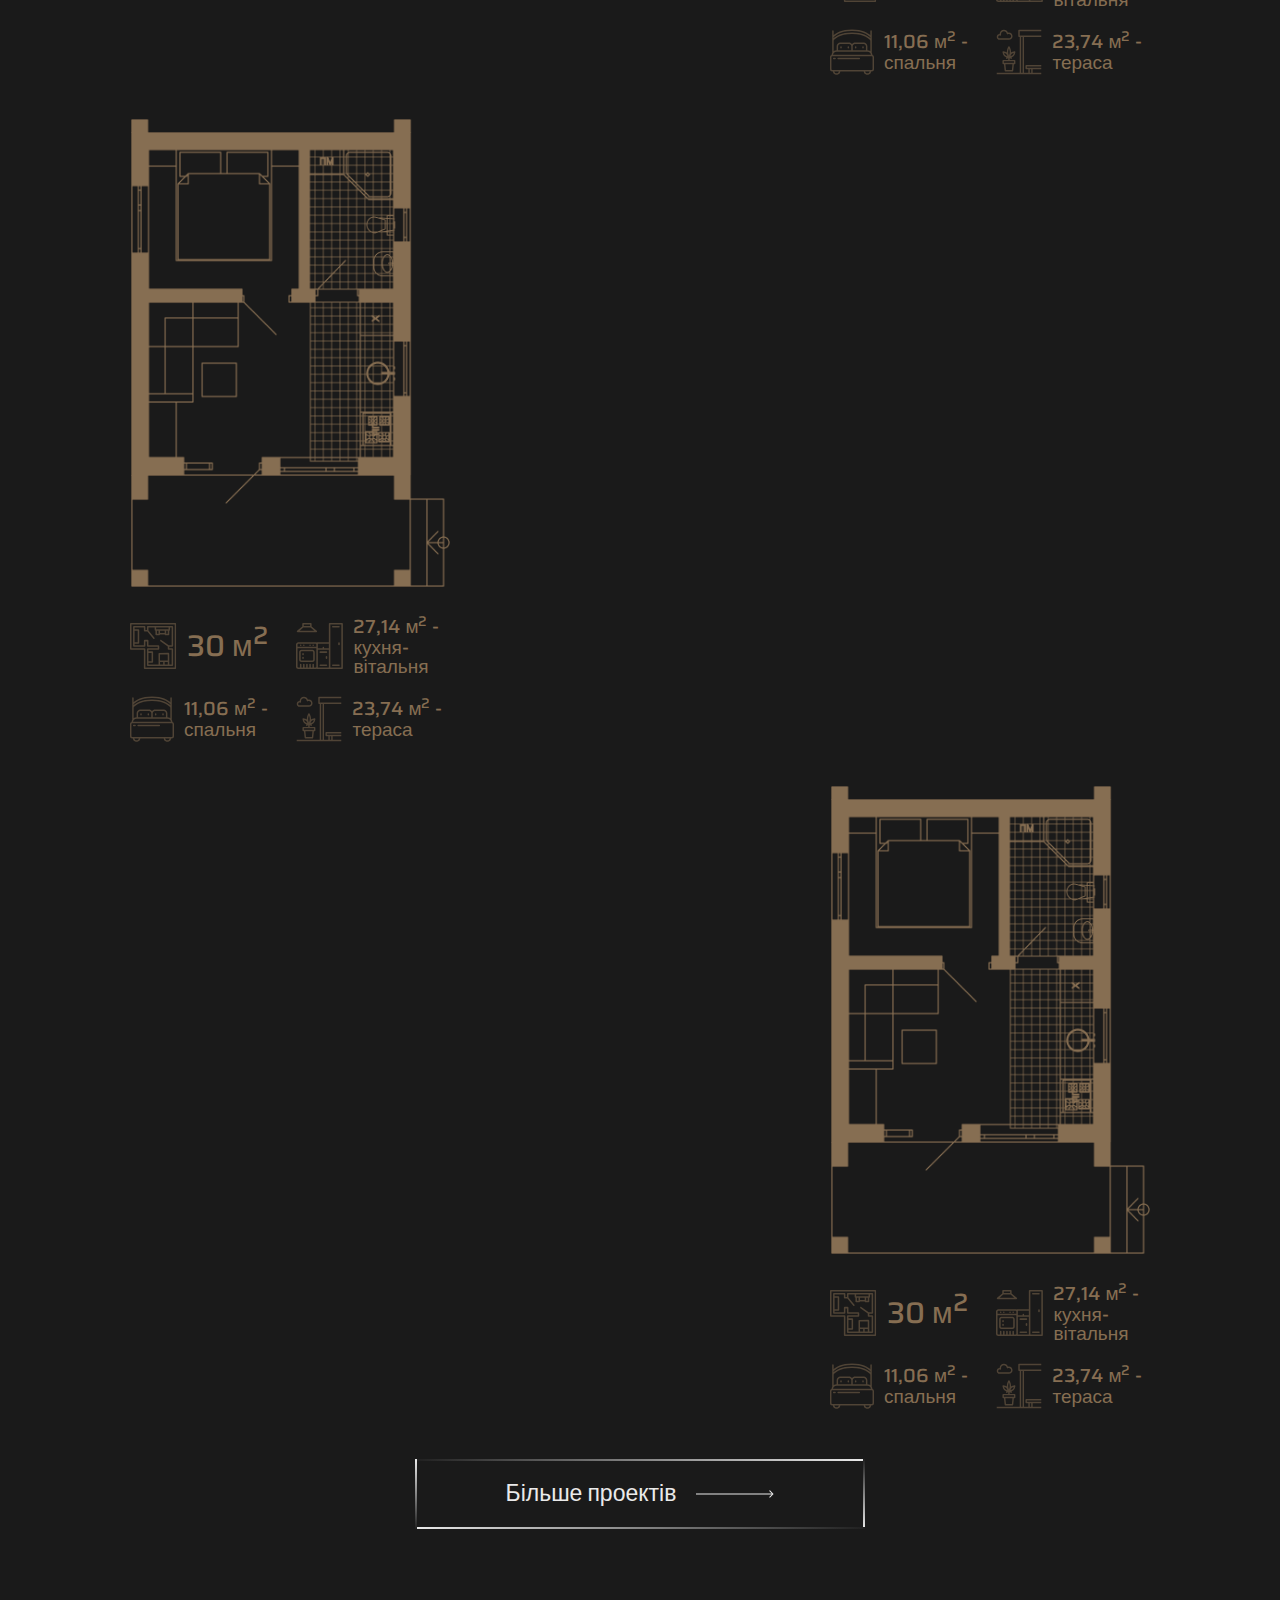
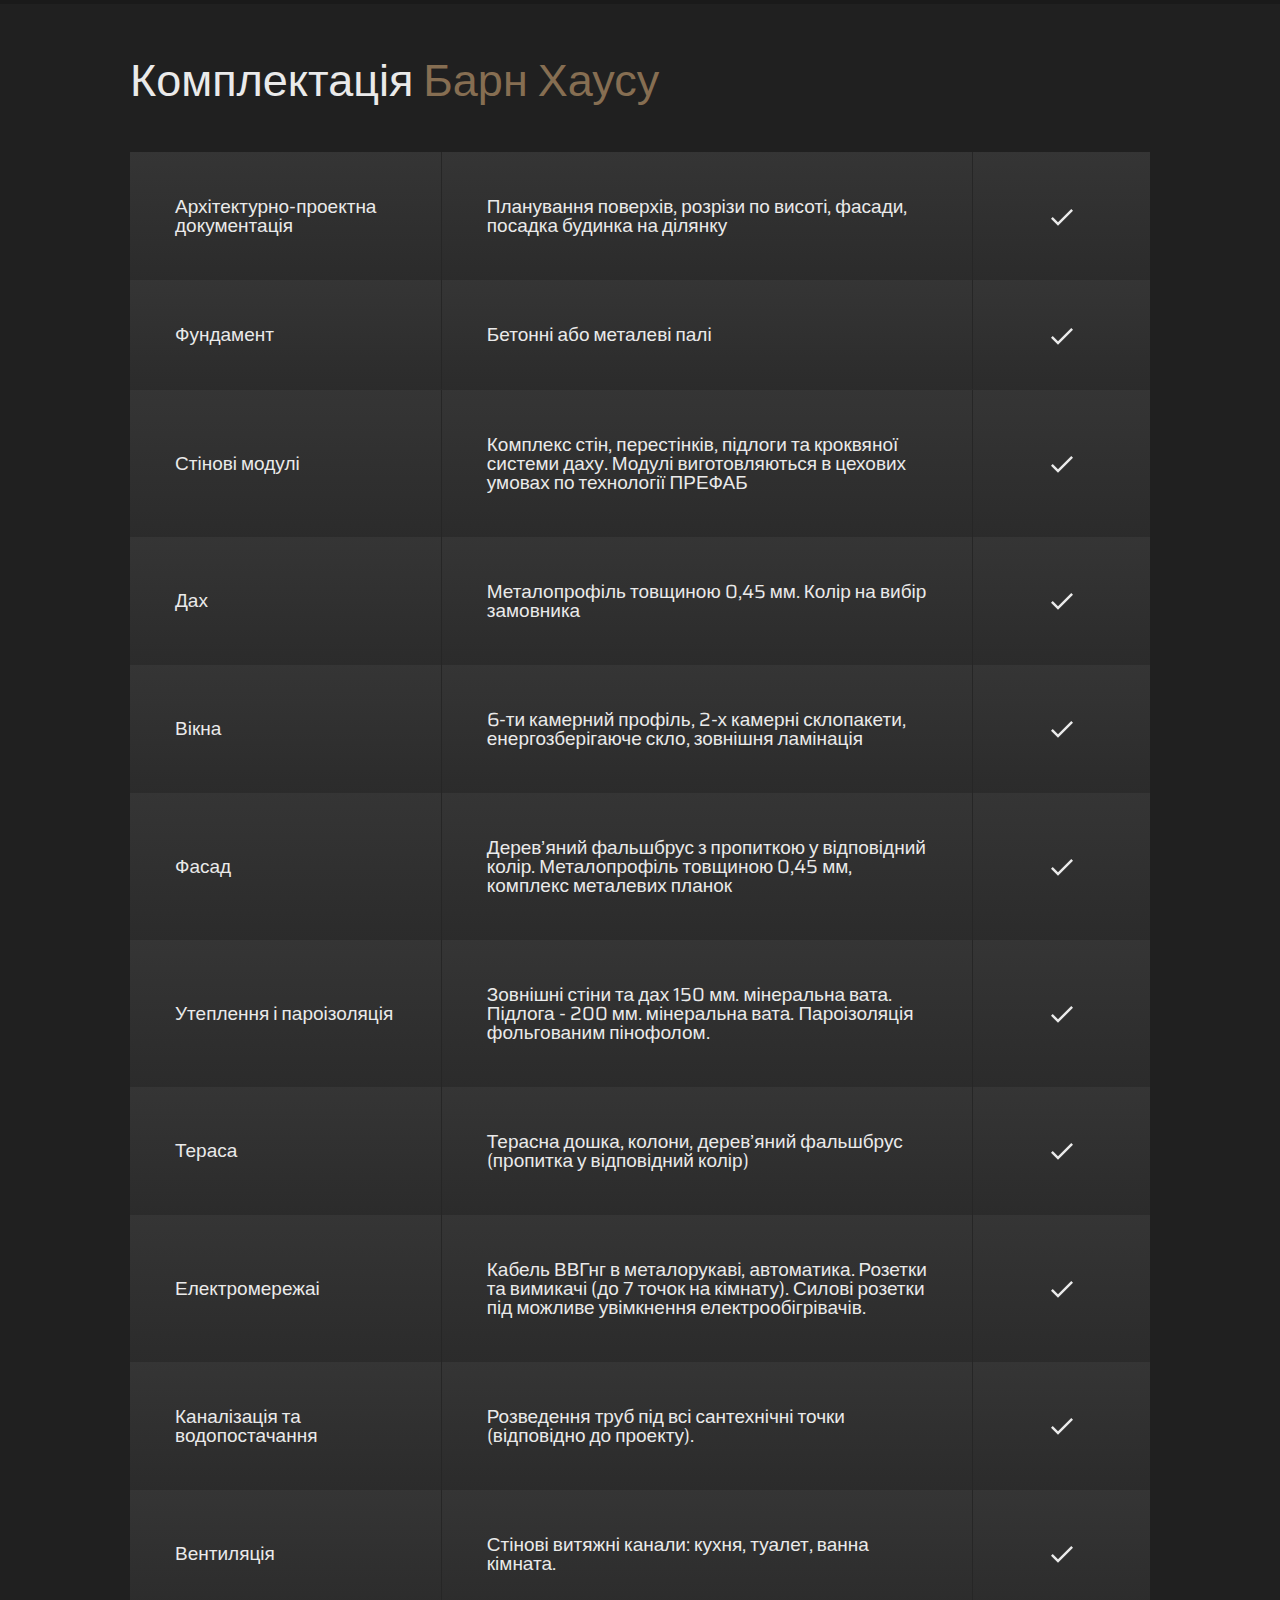
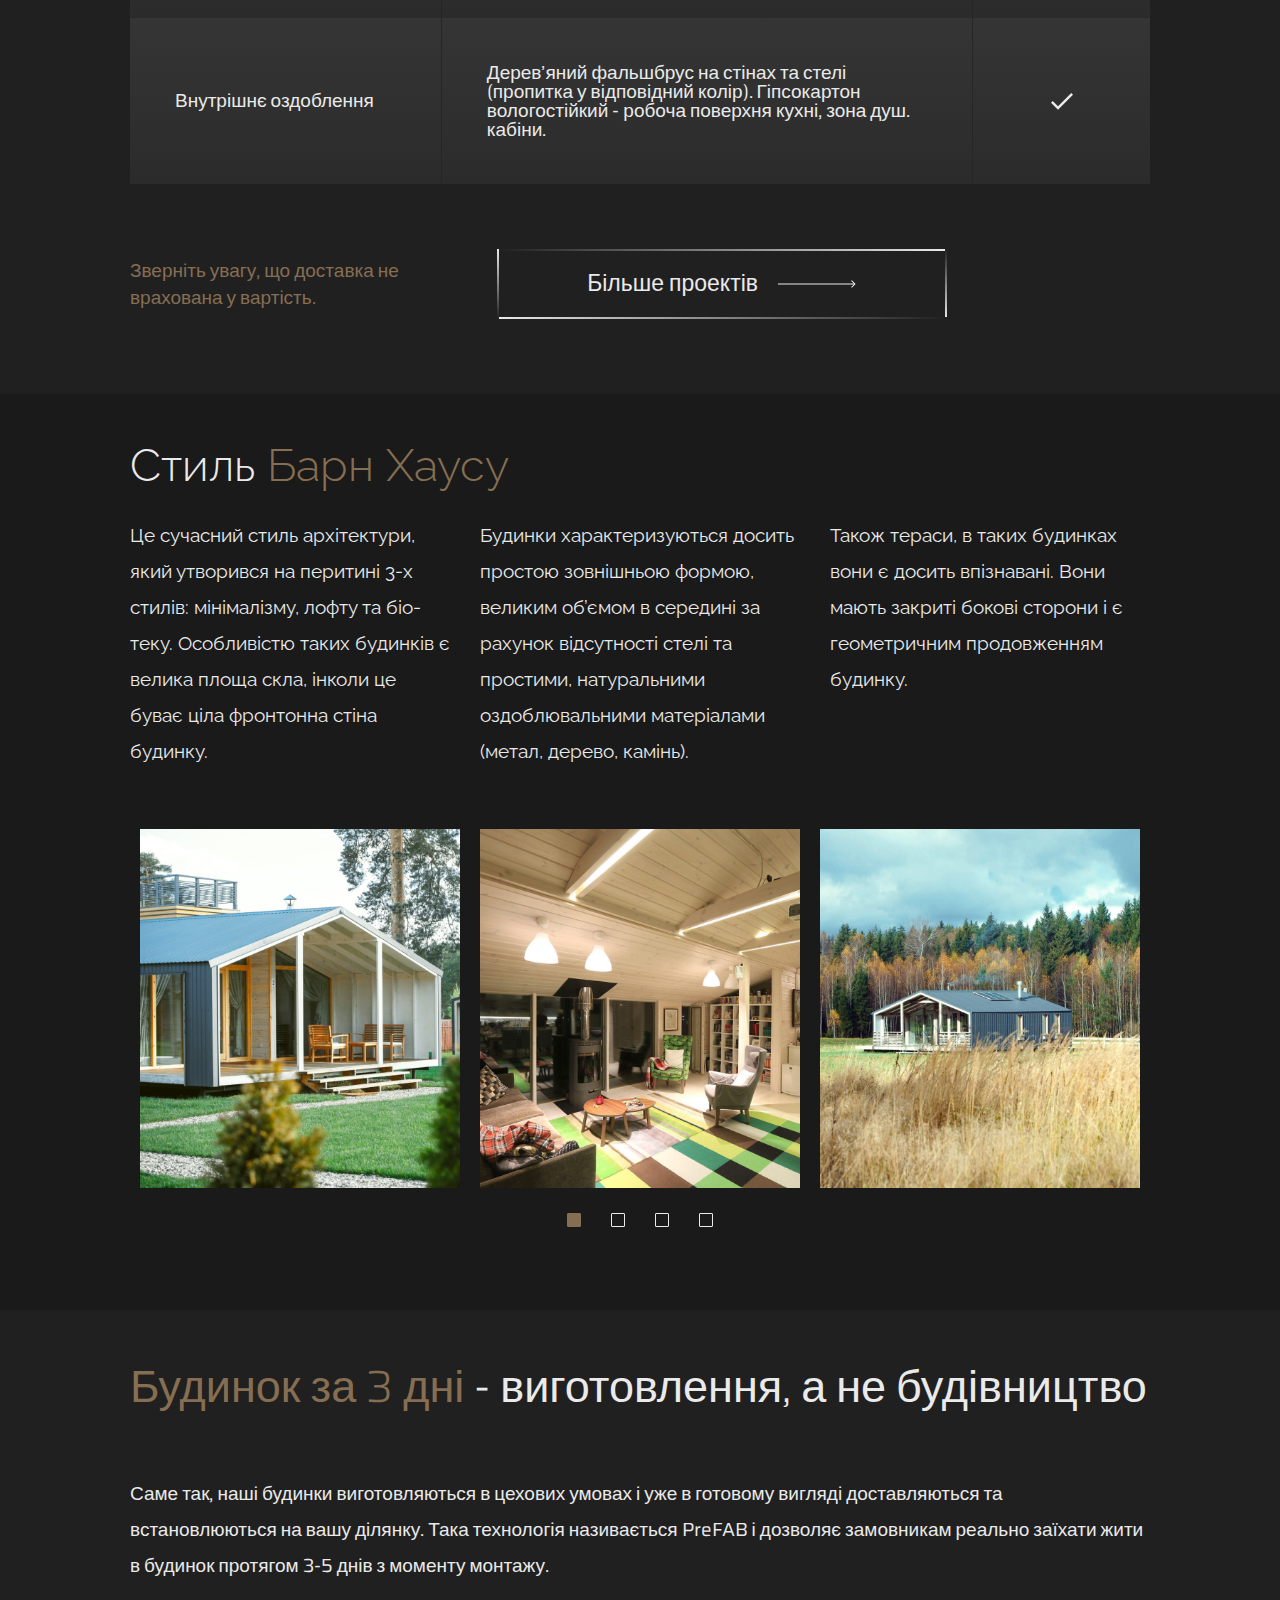
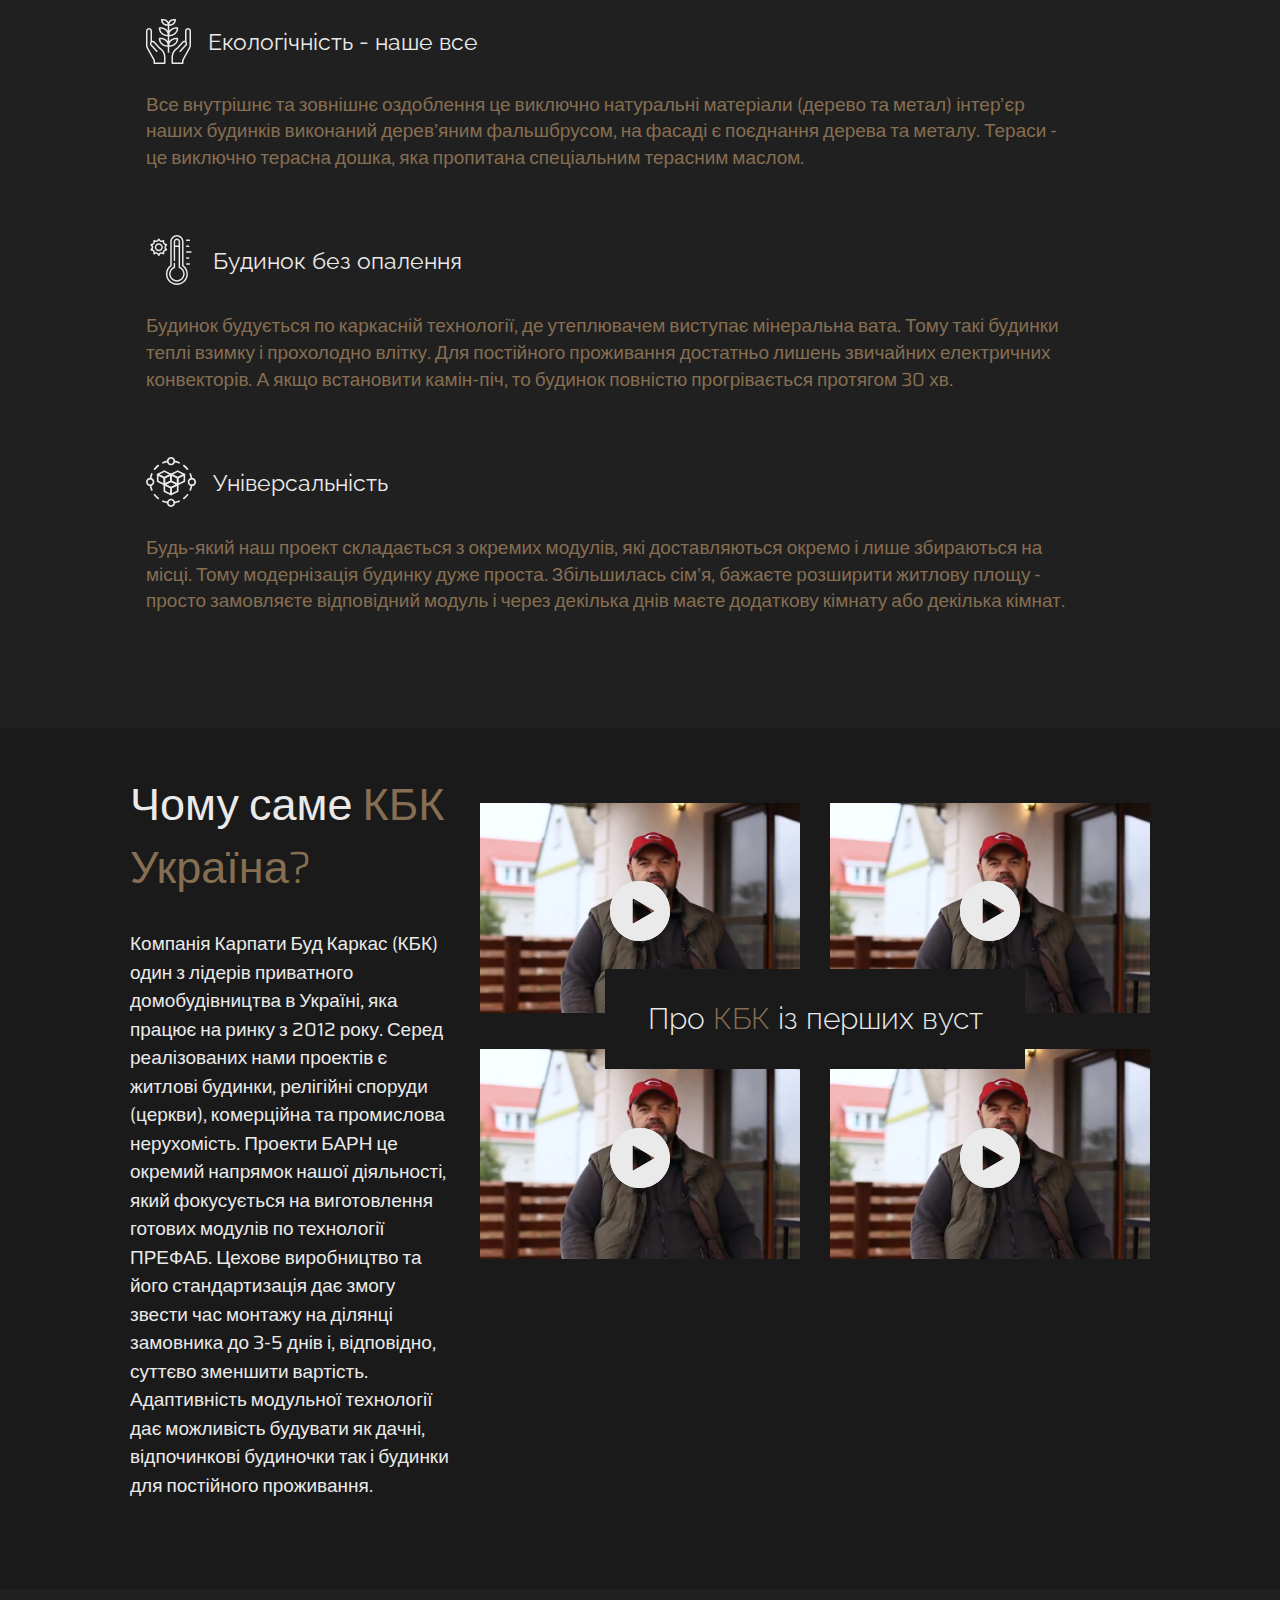
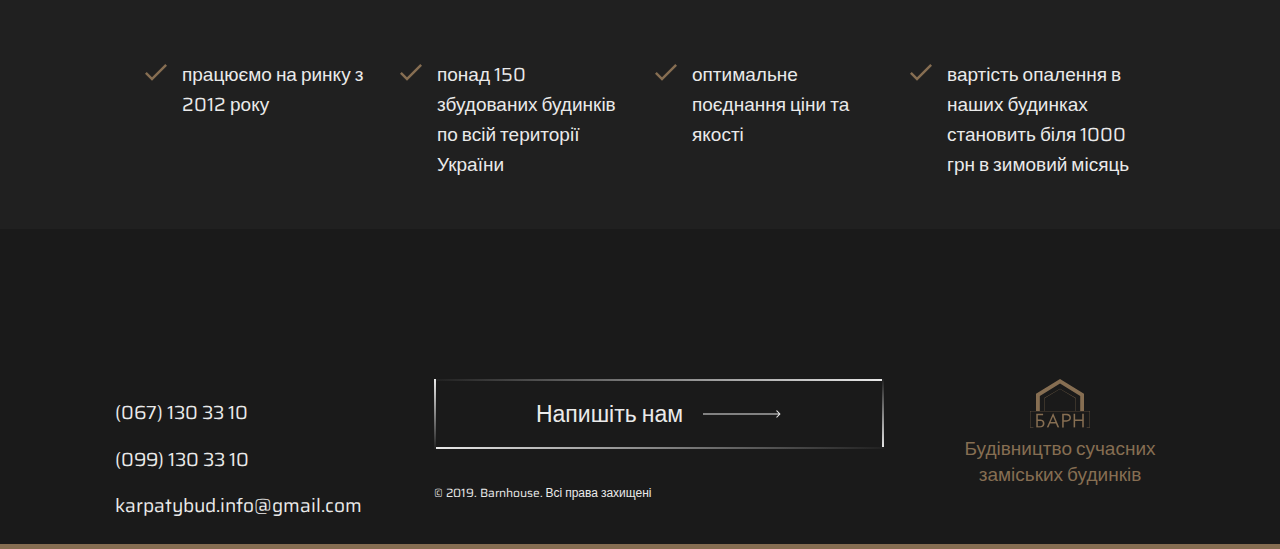
==== commit 7e591c18: "mobile" ====
--- a/index.html
+++ b/index.html
@@ -8,6 +8,7 @@
     />
 
     <link rel="stylesheet" type="text/css" href="style/bootstrap.min.css" />
+    <link rel="stylesheet" href="./style/animate.css" />
     <link rel="stylesheet" href="./style/slick.css" />
     <link rel="stylesheet" href="https://fonts.typedetail.com/fonts.css" />
 
@@ -17,6 +18,9 @@
   <body>
     <header>
       <ul class="menu">
+        <div class="close_menu">
+          <img src="./img/close_menu.svg" alt="" />
+        </div>
         <div class="side_bar mobile_side">
           <div class="soc_side">
             <div class="side_line"></div>
@@ -215,6 +219,9 @@
     </div>
     <main>
       <section class="first_view">
+        <div class="menu_btn">
+          <img src="./img/menu.svg" alt="" />
+        </div>
         <div class="language_block align_center">
           <a class="active_lang" href="">
             UA
@@ -273,7 +280,7 @@
           </h3>
           <div class="plan_wrap">
             <div class="row">
-              <div class="col-lg-8">
+              <div class="col-lg-8 ">
                 <div class="relative_block">
                   <div class="proj_dscr">
                     <span class="proj_name">
@@ -364,7 +371,7 @@
                   </div>
                 </div>
               </div>
-              <div class="col-lg-8">
+              <div class="col-lg-8 wow bounceInRight" data-wow-duration="2s">
                 <div class="relative_block">
                   <div class="proj_dscr">
                     <span class="proj_name">
@@ -394,7 +401,7 @@
           </div>
           <div class="plan_wrap">
             <div class="row">
-              <div class="col-lg-8">
+              <div class="col-lg-8  wow bounceInLeft" data-wow-duration="2s">
                 <div class="relative_block">
                   <div class="proj_dscr">
                     <span class="proj_name">
@@ -857,6 +864,36 @@
                 <img src="./img/1011.png" alt="" />
               </div>
             </div>
+            <div class="slide_2">
+              <div class="slide_2_img_wrap">
+                <img src="./img/811.png" alt="" />
+              </div>
+            </div>
+            <div class="slide_2">
+              <div class="slide_2_img_wrap">
+                <img src="./img/1711.png" alt="" />
+              </div>
+            </div>
+            <div class="slide_2">
+              <div class="slide_2_img_wrap">
+                <img src="./img/1011.png" alt="" />
+              </div>
+            </div>
+            <div class="slide_2">
+              <div class="slide_2_img_wrap">
+                <img src="./img/811.png" alt="" />
+              </div>
+            </div>
+            <div class="slide_2">
+              <div class="slide_2_img_wrap">
+                <img src="./img/1711.png" alt="" />
+              </div>
+            </div>
+            <div class="slide_2">
+              <div class="slide_2_img_wrap">
+                <img src="./img/1011.png" alt="" />
+              </div>
+            </div>
           </div>
         </div>
       </section>
@@ -954,7 +991,7 @@
                     із перших вуст
                   </p>
                 </div>
-                <div class="col-md-6">
+                <div class="col-6">
                   <div class="video_link_wrap">
                     <div
                       class="play_btn"
@@ -966,7 +1003,7 @@
                     <img src="./img/image14.png" alt="" />
                   </div>
                 </div>
-                <div class="col-md-6">
+                <div class="col-6">
                   <div class="video_link_wrap">
                     <div
                       class="play_btn"
@@ -978,7 +1015,7 @@
                     <img src="./img/image14.png" alt="" />
                   </div>
                 </div>
-                <div class="col-md-6">
+                <div class="col-6">
                   <div class="video_link_wrap">
                     <div
                       class="play_btn"
@@ -990,7 +1027,7 @@
                     <img src="./img/image14.png" alt="" />
                   </div>
                 </div>
-                <div class="col-md-6">
+                <div class="col-6">
                   <div class="video_link_wrap">
                     <div
                       class="play_btn"
@@ -1103,7 +1140,7 @@
               karpatybud.info@gmail.com
             </a>
           </div>
-          <div>
+          <div class="footer_write">
             <a class="btn_main" href="#">
               <span></span>
               <span></span>
@@ -1175,6 +1212,7 @@
     <script type="text/javascript" src="js/jquery.mask.js"></script>
     <script type="text/javascript" src="js/bootstrap.min.js"></script>
     <script type="text/javascript" src="./js/slick.min.js"></script>
+    <script type="text/javascript" src="./js/wow.min.js"></script>
     <script type="text/javascript" src="js/main.js"></script>
   </body>
 </html>
--- a/style/main.css
+++ b/style/main.css
@@ -657,7 +657,8 @@
 .mobile_side,
 .menu .language_block,
 .tel_1,
-.tel_2 {
+.tel_2,
+.menu_btn {
   display: none;
 }
 @media (max-width: 1750px) {
@@ -738,12 +739,20 @@
     font-size: 16px;
   }
   .first_view {
+    padding-top: 30px;
     height: 700px;
+  }
+  .menu_btn {
+    display: block;
+    position: absolute;
+    top: 15px;
+    right: 15px;
+    z-index: 101;
   }
   .menu {
     position: absolute;
     top: 0;
-    left: 0;
+    right: -100vw;
     height: 100vh;
     z-index: 1000;
     flex-direction: column;
@@ -751,6 +760,20 @@
     background-color: #202020;
     margin: 0;
     width: 320px;
+    display: flex;
+    transition: all 0.7s;
+  }
+  .active_mobile_menu {
+    right: 0;
+  }
+  .close_menu {
+    position: absolute;
+    display: block;
+    right: 15px;
+    top: 15px;
+  }
+  .menu li:before,
+  .menu li::after {
     display: none;
   }
   .mobile_side {
@@ -830,7 +853,162 @@
     text-align: left;
   }
 }
-
+@media (max-width: 767.9px) {
+  .equipment li > div {
+    padding: 20px 10px;
+  }
+  .video_block_text {
+    width: auto;
+    padding: 15px;
+    font-size: 22px;
+    line-height: 23px;
+  }
+  .video_link_wrap {
+    margin-top: 20px;
+  }
+  .bottom_blocks {
+    padding: 30px 15px 5px 15px;
+  }
+  .bottom_blocks p {
+    line-height: 24px;
+  }
+  .bottom_blocks svg {
+    width: 17px;
+    margin-right: 10px;
+  }
+  footer {
+    padding-top: 25px;
+  }
+  .footer_logo {
+    order: 1;
+  }
+  .footer_links {
+    order: 2;
+  }
+  .footer_write {
+    order: 3;
+    margin-top: 30px;
+    width: 100%;
+  }
+  .footer_write .btn_main {
+    margin: 0 auto;
+  }
+}
+@media (max-width: 575.9px) {
+  .play_btn {
+    width: 30px;
+    height: 30px;
+  }
+  .video_block_text {
+    font-size: 18px;
+    line-height: 19px;
+    width: 75%;
+  }
+  .bottom_blocks {
+    width: 100%;
+  }
+  .bottom_section {
+    padding-bottom: 20px;
+  }
+  .bottom_blocks svg {
+    padding-top: 7px;
+  }
+  .pluses {
+    padding: 0;
+    margin-top: 25px;
+  }
+  .btn_main {
+    max-width: 100%;
+    padding: 10px;
+    font-size: 18px;
+    line-height: 19px;
+  }
+  .btn_main svg {
+    width: 38px;
+  }
+  .left_block {
+    padding: 15px;
+    width: 100%;
+    height: auto;
+    padding-bottom: 30px;
+  }
+  .left_block_wrap h1 {
+    font-size: 105px;
+  }
+  h2 {
+    font-size: 60px;
+  }
+  .proj_dscr {
+    font-size: 18px;
+    line-height: 20px;
+    padding: 10px 20px;
+  }
+  .plan_dscr > div {
+    width: 100%;
+  }
+  .equipment li {
+    position: relative;
+    flex-wrap: wrap;
+    font-size: 14px;
+  }
+  .check_mark svg {
+    width: 18px;
+  }
+  .equipment_name {
+    width: calc(100% - 30px);
+    order: 1;
+  }
+  .check_mark {
+    order: 2;
+    width: 25px;
+    padding: 0px !important;
+    padding-right: 10px !important;
+  }
+  .equipment_text {
+    order: 3;
+  }
+  .third_view .container > div:last-child p {
+    max-width: none;
+    margin-bottom: 20px;
+  }
+  .third_view .container > div:last-child {
+    flex-wrap: wrap;
+  }
+  .pluses p {
+    font-size: 15px;
+  }
+  .plusess_title span {
+    font-size: 19px;
+  }
+  .plusess_title img {
+    width: 30px;
+  }
+  .fifth_view > .container > p,
+  .fourth_view {
+    font-size: 16px;
+    line-height: 22px;
+    margin-top: 30px;
+  }
+  footer {
+    padding: 20px;
+  }
+  .left_block {
+    text-align: center;
+  }
+  .left_block_wrap h1 {
+    right: 0;
+  }
+  .left_block_text .btn_main {
+    margin: 0 auto;
+  }
+  .slider_2 .slick-dots li:not(:last-child) {
+    margin-right: 10px;
+  }
+  .slider_2 .slick-dots li button {
+    width: 10px;
+    height: 10px;
+  }
+}
 /* 
 
 HOVERS
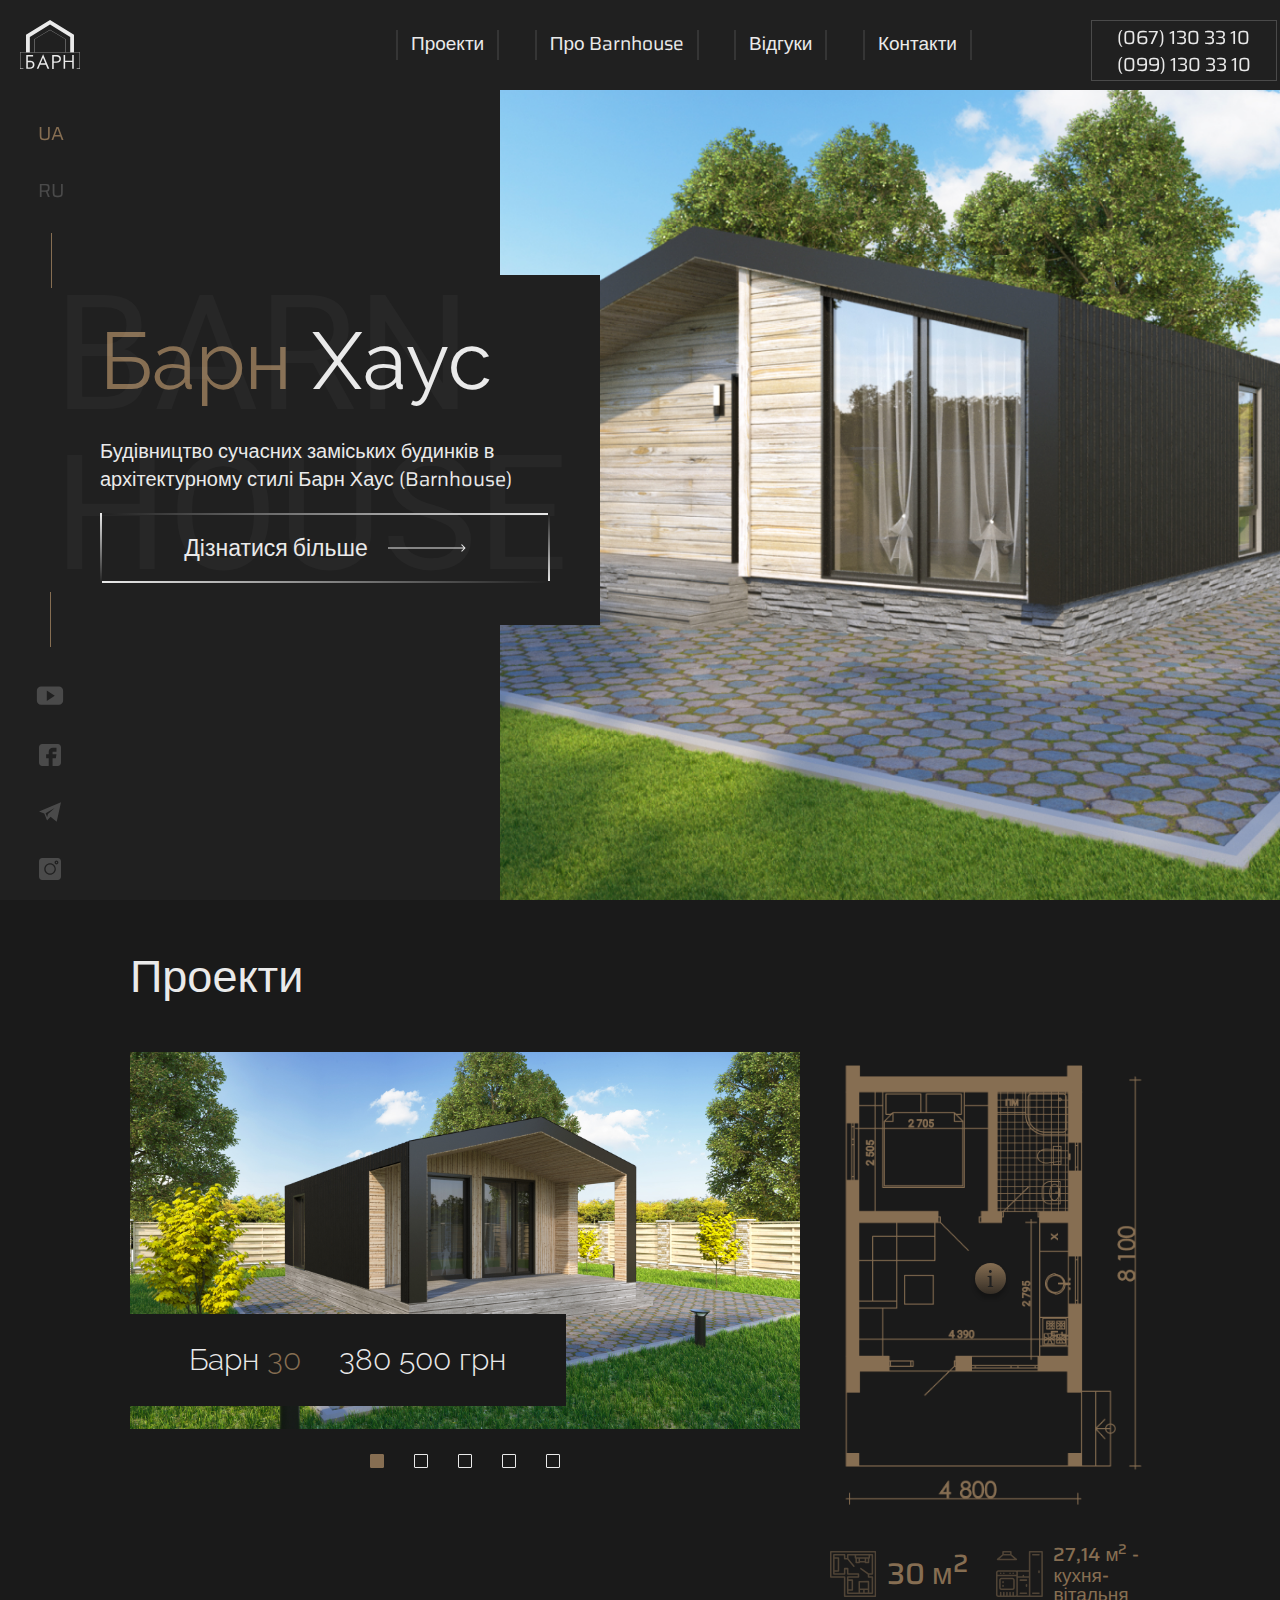
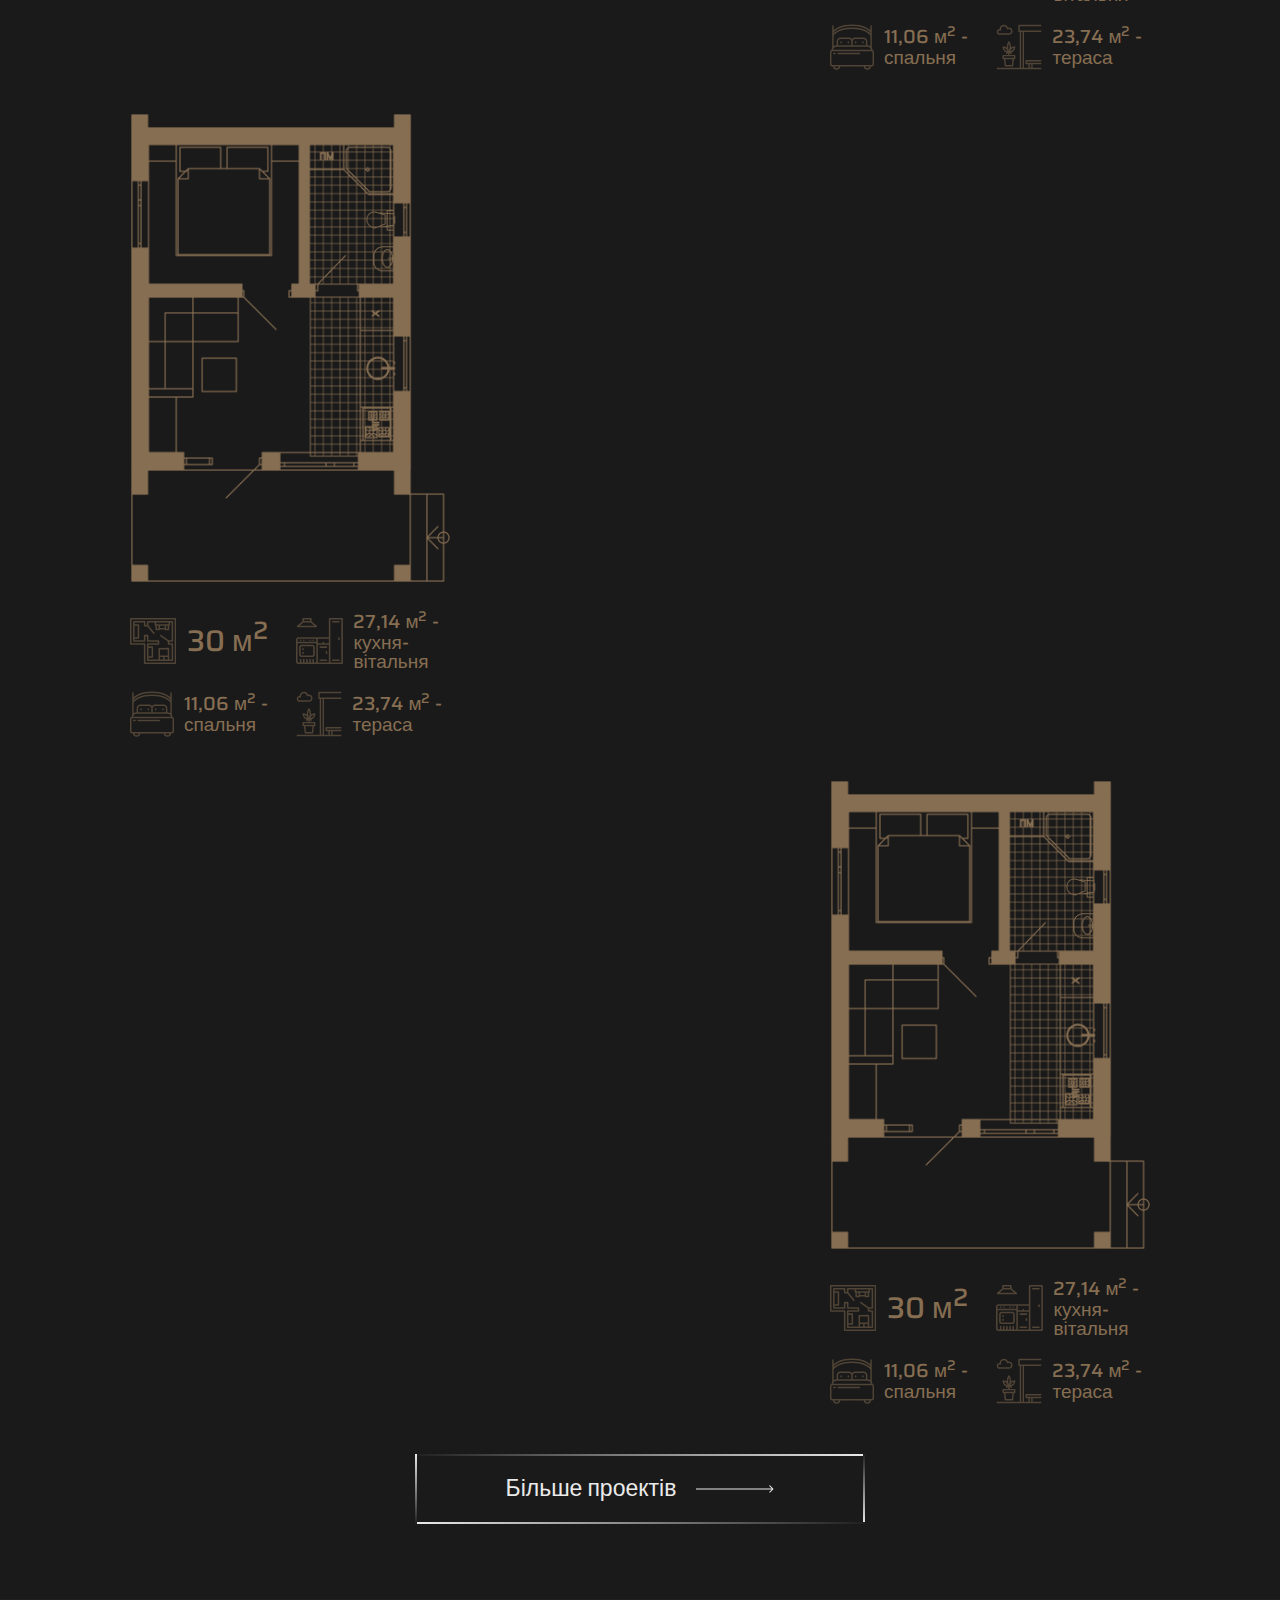
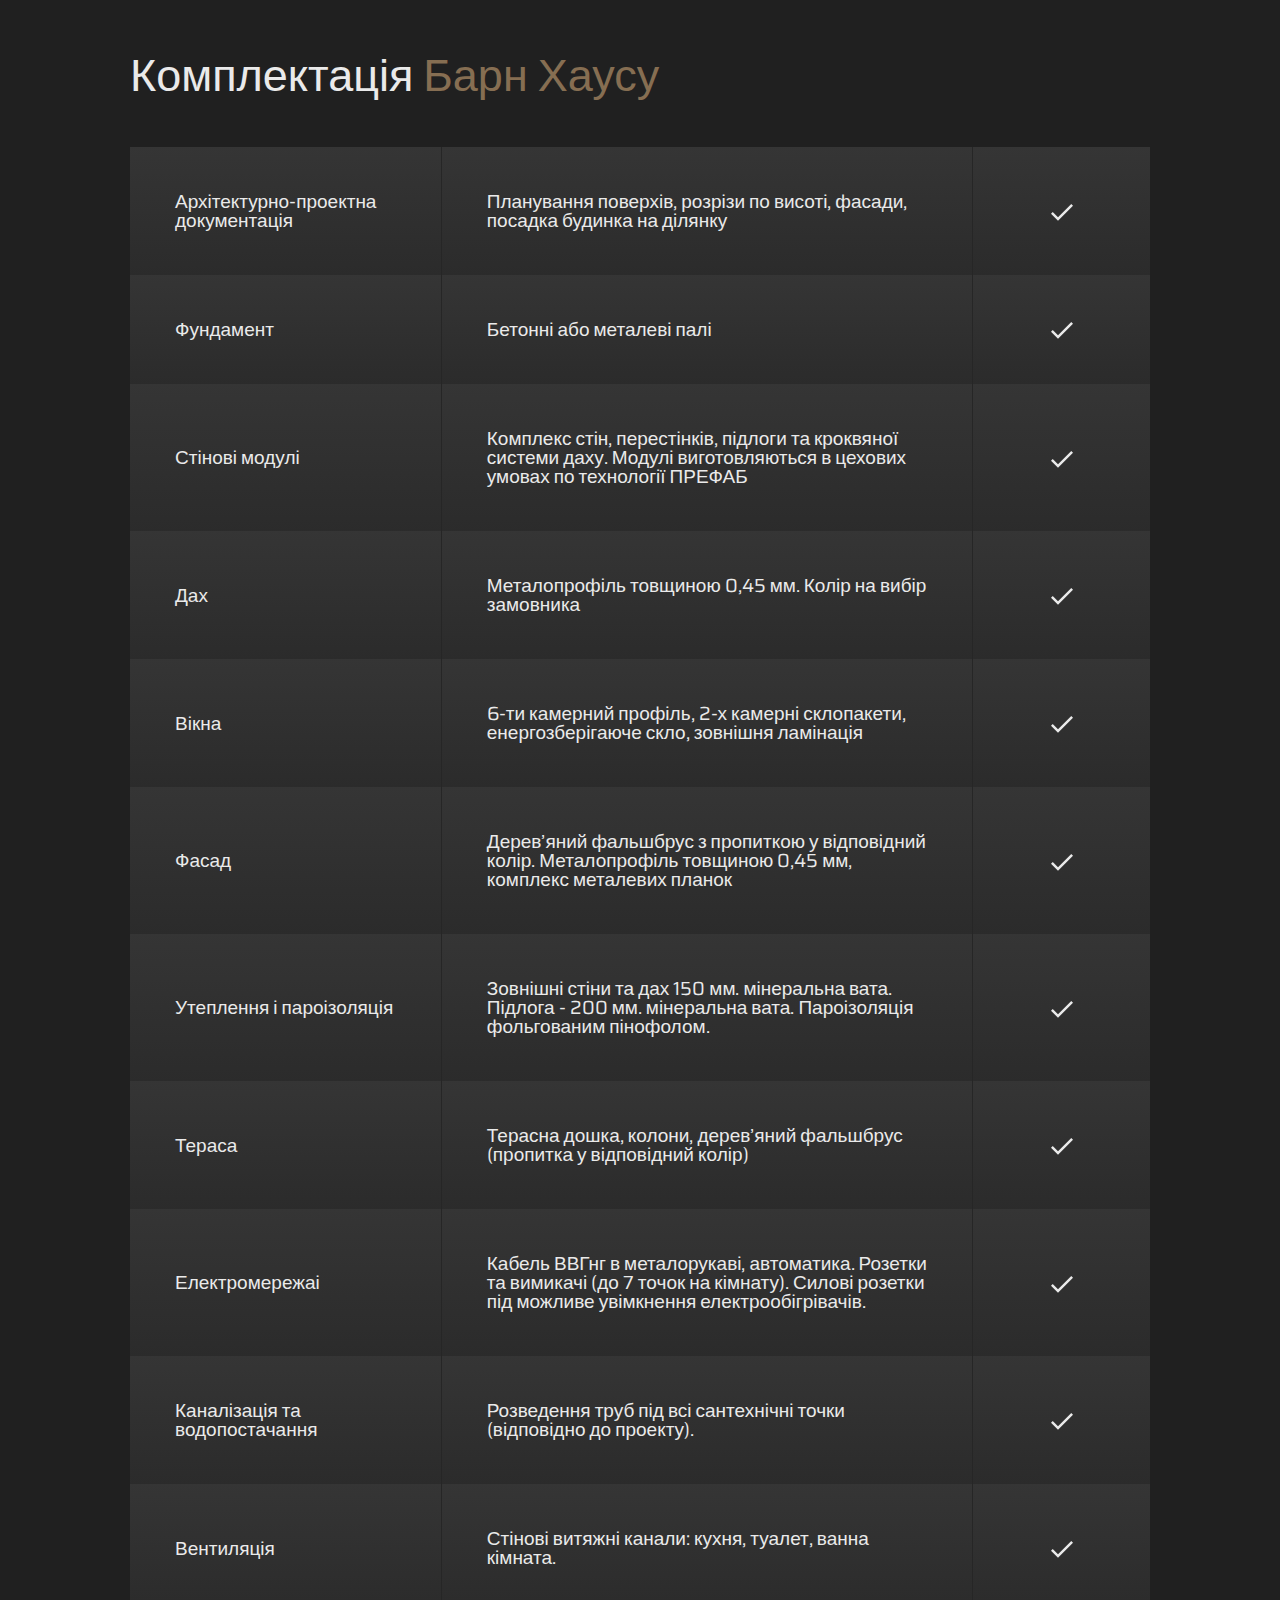
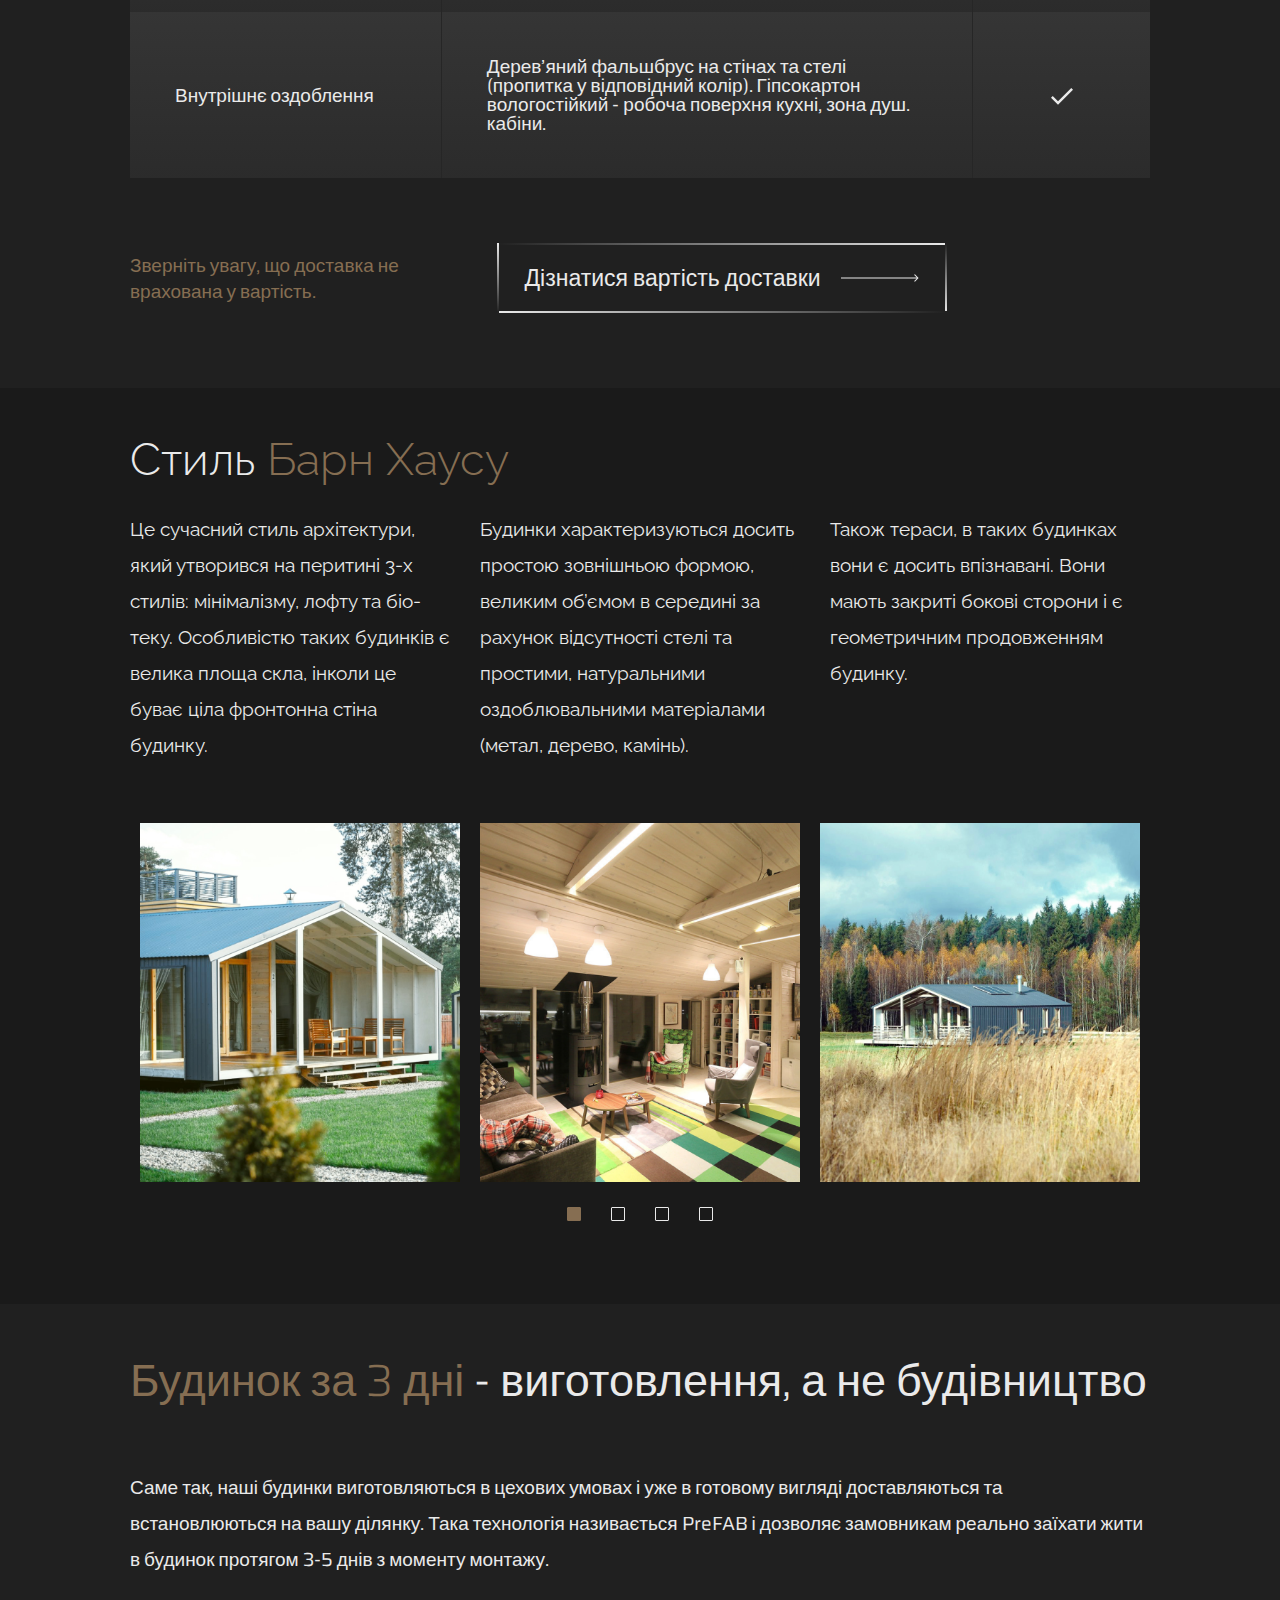
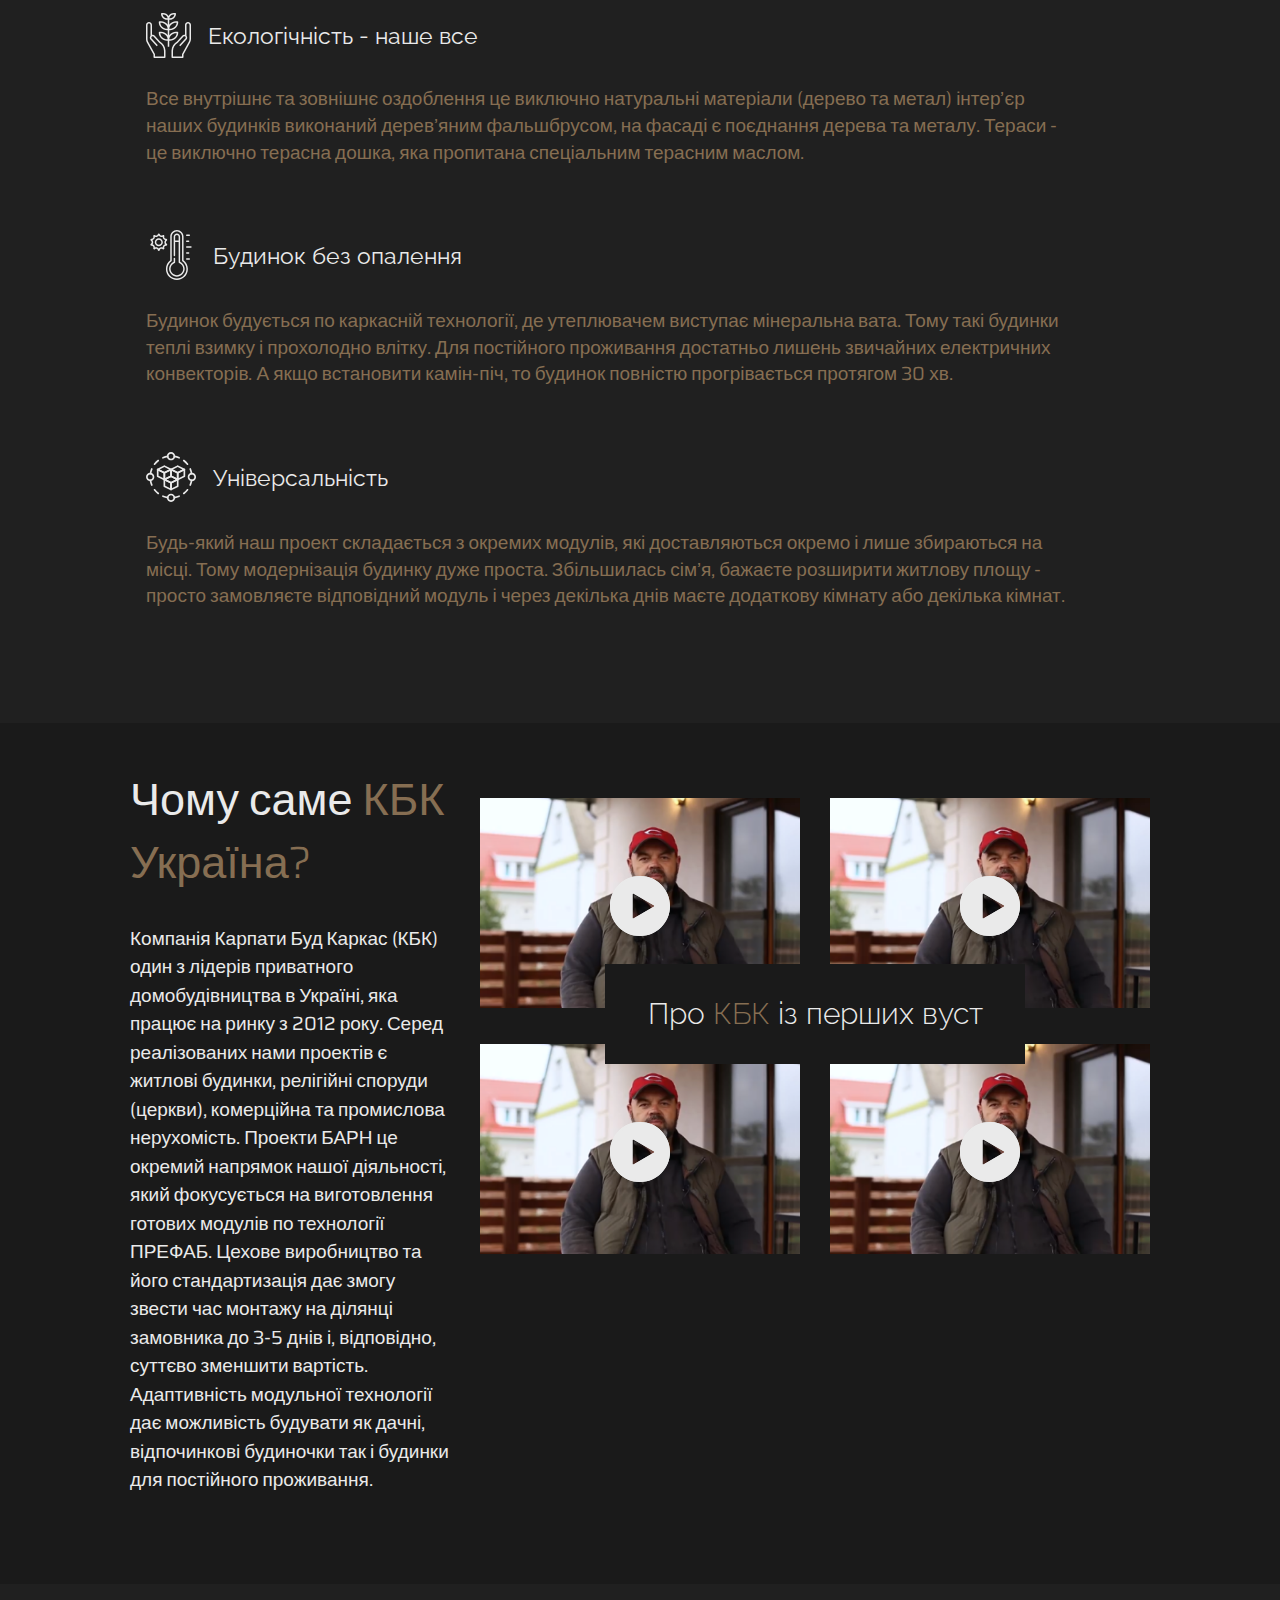
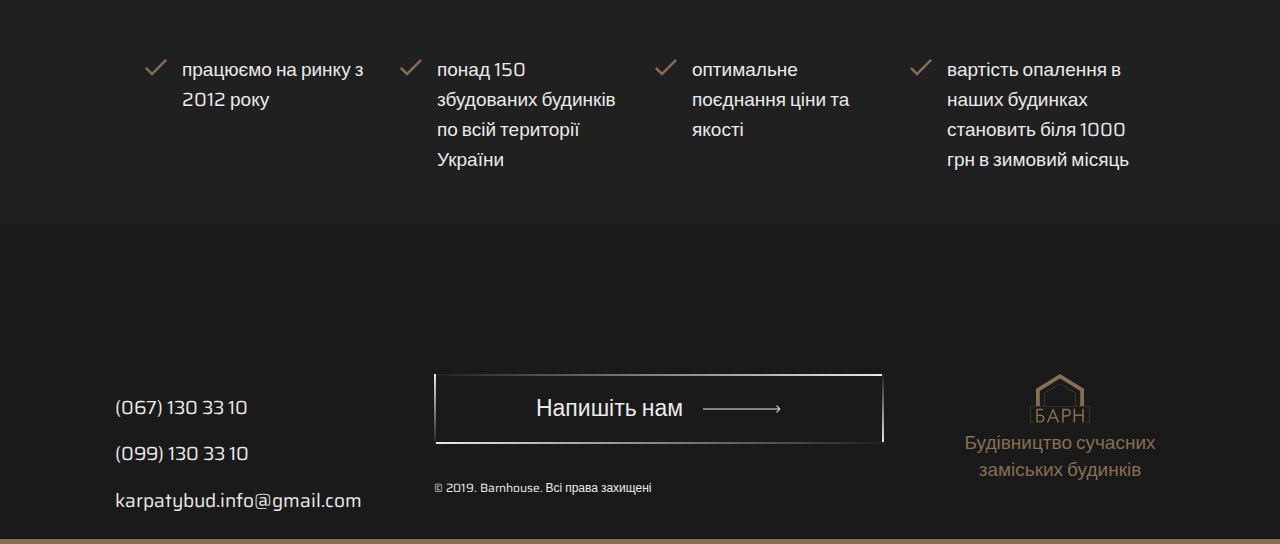
==== commit d2331700: "mobile 2" ====
--- a/index.html
+++ b/index.html
@@ -16,6 +16,120 @@
     <title>Home</title>
   </head>
   <body>
+    <!-- Modal -->
+    <div
+      class="modal fade modal_with_form"
+      id="modal_one"
+      tabindex="-1"
+      role="dialog"
+      aria-labelledby="exampleModalCenterTitle"
+      aria-hidden="true"
+    >
+      <div class="modal-dialog modal-dialog-centered" role="document">
+        <div class="modal-content">
+          <form class="modal_form" action="">
+            <button
+              type="button"
+              class="close"
+              data-dismiss="modal"
+              aria-label="Close"
+            >
+              <img src="./img/close.svg" alt="" />
+            </button>
+            <div class="form_title">
+              Цікавить вартість доставки?
+            </div>
+            <p>
+              Залишіть заявку і наш менеджер зателефонує Вам
+            </p>
+            <input type="text" placeholder="Ваше iм’я" />
+            <input type="tel" placeholder="Ваш номер телефону" />
+            <button type="submit" class="btn_main" href="#">
+              <span></span>
+              <span></span>
+              <span></span>
+              <span></span>
+              Залишити заявку
+              <svg
+                width="78"
+                height="8"
+                viewBox="0 0 78 8"
+                fill="none"
+                xmlns="http://www.w3.org/2000/svg"
+              >
+                <path
+                  d="M77.3536 4.35355C77.5488 4.15829 77.5488 3.84171 77.3536 3.64645L74.1716 0.464466C73.9763 0.269204 73.6597 0.269204 73.4645 0.464466C73.2692 0.659728 73.2692 0.976311 73.4645 1.17157L76.2929 4L73.4645 6.82843C73.2692 7.02369 73.2692 7.34027 73.4645 7.53553C73.6597 7.7308 73.9763 7.7308 74.1716 7.53553L77.3536 4.35355ZM0 4.5H77V3.5H0V4.5Z"
+                  fill="#eaeaea"
+                />
+              </svg>
+            </button>
+          </form>
+        </div>
+      </div>
+    </div>
+    <!-- Modal -->
+    <div
+      class="modal fade modal_with_form"
+      id="modal_two"
+      tabindex="-1"
+      role="dialog"
+      aria-labelledby="exampleModalCenterTitle"
+      aria-hidden="true"
+    >
+      <div class="modal-dialog modal-dialog-centered" role="document">
+        <div class="modal-content">
+          <form class="modal_form" action="">
+            <button
+              type="button"
+              class="close"
+              data-dismiss="modal"
+              aria-label="Close"
+            >
+              <img src="./img/close.svg" alt="" />
+            </button>
+            <div class="form_title">
+              Цікавить вартість доставки?
+            </div>
+            <p>
+              Залишіть заявку і наш менеджер зателефонує Вам
+            </p>
+            <input type="text" placeholder="Ваше iм’я" />
+            <input type="tel" placeholder="Ваш номер телефону" />
+            <p class="or">
+              або
+            </p>
+            <input type="email" placeholder="Ваш email" />
+            <textarea
+              name=""
+              id=""
+              cols="30"
+              rows="5"
+              placeholder="Ваше запитання"
+            ></textarea>
+
+            <button type="submit" class="btn_main" href="#">
+              <span></span>
+              <span></span>
+              <span></span>
+              <span></span>
+              Залишити заявку
+              <svg
+                width="78"
+                height="8"
+                viewBox="0 0 78 8"
+                fill="none"
+                xmlns="http://www.w3.org/2000/svg"
+              >
+                <path
+                  d="M77.3536 4.35355C77.5488 4.15829 77.5488 3.84171 77.3536 3.64645L74.1716 0.464466C73.9763 0.269204 73.6597 0.269204 73.4645 0.464466C73.2692 0.659728 73.2692 0.976311 73.4645 1.17157L76.2929 4L73.4645 6.82843C73.2692 7.02369 73.2692 7.34027 73.4645 7.53553C73.6597 7.7308 73.9763 7.7308 74.1716 7.53553L77.3536 4.35355ZM0 4.5H77V3.5H0V4.5Z"
+                  fill="#eaeaea"
+                />
+              </svg>
+            </button>
+          </form>
+        </div>
+      </div>
+    </div>
     <header>
       <ul class="menu">
         <div class="close_menu">
@@ -247,7 +361,12 @@
                 Будівництво сучасних заміських будинків в архітектурному стилі
                 Барн Хаус (Barnhouse)
               </p>
-              <a class="btn_main" href="#">
+              <a
+                class="btn_main"
+                data-toggle="modal"
+                data-target="#modal_two"
+                href="#"
+              >
                 <span></span>
                 <span></span>
                 <span></span>
@@ -295,13 +414,19 @@
                   </div>
                   <div class="slider slider_1">
                     <div class="slide_img">
-                      <img src="./img/1.png" alt="" />
-                    </div>
-                    <div class="slide_img">
-                      <img src="./img/1.png" alt="" />
-                    </div>
-                    <div class="slide_img">
-                      <img src="./img/1.png" alt="" />
+                      <img src="./img/1s.jpg" alt="" />
+                    </div>
+                    <div class="slide_img">
+                      <img src="./img/2s.jpg" alt="" />
+                    </div>
+                    <div class="slide_img">
+                      <img src="./img/3s.jpg" alt="" />
+                    </div>
+                    <div class="slide_img">
+                      <img src="./img/4s.jpg" alt="" />
+                    </div>
+                    <div class="slide_img">
+                      <img src="./img/5s.jpg" alt="" />
                     </div>
                   </div>
                 </div>
@@ -323,7 +448,7 @@
                       </li>
                     </ul>
                   </div>
-                  <img src="./img/pl_1.png" alt="" />
+                  <img src="./img/40v.png" alt="" />
                 </div>
                 <div class="plan_dscr">
                   <div class="area">
@@ -377,22 +502,28 @@
                     <span class="proj_name">
                       Барн
                       <span class="gold_text">
-                        30
+                        70
                       </span></span
                     >
                     <span class="proj_price">
-                      380 500 грн
+                      420 200 грн
                     </span>
                   </div>
                   <div class="slider slider_1">
                     <div class="slide_img">
-                      <img src="./img/1.png" alt="" />
-                    </div>
-                    <div class="slide_img">
-                      <img src="./img/1.png" alt="" />
-                    </div>
-                    <div class="slide_img">
-                      <img src="./img/1.png" alt="" />
+                      <img src="./img/1q.jpg" alt="" />
+                    </div>
+                    <div class="slide_img">
+                      <img src="./img/2q.jpg" alt="" />
+                    </div>
+                    <div class="slide_img">
+                      <img src="./img/3q.jpg" alt="" />
+                    </div>
+                    <div class="slide_img">
+                      <img src="./img/4q.jpg" alt="" />
+                    </div>
+                    <div class="slide_img">
+                      <img src="./img/5q.jpg" alt="" />
                     </div>
                   </div>
                 </div>
@@ -407,22 +538,28 @@
                     <span class="proj_name">
                       Барн
                       <span class="gold_text">
-                        30
+                        100
                       </span></span
                     >
                     <span class="proj_price">
-                      380 500 грн
+                      440 100 грн
                     </span>
                   </div>
                   <div class="slider slider_1">
                     <div class="slide_img">
-                      <img src="./img/1.png" alt="" />
-                    </div>
-                    <div class="slide_img">
-                      <img src="./img/1.png" alt="" />
-                    </div>
-                    <div class="slide_img">
-                      <img src="./img/1.png" alt="" />
+                      <img src="./img/1w.jpg" alt="" />
+                    </div>
+                    <div class="slide_img">
+                      <img src="./img/2w.jpg" alt="" />
+                    </div>
+                    <div class="slide_img">
+                      <img src="./img/3w.jpg" alt="" />
+                    </div>
+                    <div class="slide_img">
+                      <img src="./img/4w.jpg" alt="" />
+                    </div>
+                    <div class="slide_img">
+                      <img src="./img/5w.jpg" alt="" />
                     </div>
                   </div>
                 </div>
@@ -452,7 +589,12 @@
               </div>
             </div>
           </div>
-          <a class="btn_main" href="#">
+          <a
+            class="btn_main"
+            data-toggle="modal"
+            data-target="#modal_two"
+            href="#"
+          >
             <span></span>
             <span></span>
             <span></span>
@@ -786,12 +928,17 @@
             <p>
               Зверніть увагу, що доставка не врахована у вартість.
             </p>
-            <a class="btn_main" href="#">
-              <span></span>
-              <span></span>
-              <span></span>
-              <span></span>
-              Більше проектів
+            <a
+              class="btn_main"
+              data-toggle="modal"
+              data-target="#modal_one"
+              href="#"
+            >
+              <span></span>
+              <span></span>
+              <span></span>
+              <span></span>
+              Дізнатися вартість доставки
               <svg
                 width="78"
                 height="8"
@@ -1141,7 +1288,12 @@
             </a>
           </div>
           <div class="footer_write">
-            <a class="btn_main" href="#">
+            <a
+              class="btn_main"
+              data-toggle="modal"
+              data-target="#modal_two"
+              href="#"
+            >
               <span></span>
               <span></span>
               <span></span>
--- a/style/main.css
+++ b/style/main.css
@@ -10,6 +10,7 @@
   background-color: #202020;
   line-height: 140%;
 }
+
 button,
 a {
   cursor: pointer;
@@ -107,7 +108,7 @@
   top: 0%;
   left: 90px;
   padding: 20px 0;
-  z-index: 9;
+  z-index: 109;
 }
 
 .first_view {
@@ -482,6 +483,9 @@
   margin-top: 57px;
   margin-bottom: 10px;
 }
+.btn_main {
+  padding: 10px;
+}
 .pluses {
   padding: 26px 8% 39px 16px;
 }
@@ -658,8 +662,57 @@
 .menu .language_block,
 .tel_1,
 .tel_2,
-.menu_btn {
+.menu_btn,
+.close_menu {
   display: none;
+}
+.modal_with_form .modal-dialog {
+  width: fit-content;
+  max-width: 700px;
+}
+.modal_form {
+  background: #333333;
+  border-radius: 2px;
+  border: 5px solid rgba(255, 255, 255, 0.5);
+  padding: 50px 120px 80px 120px;
+  color: #eaeaea;
+  font-size: 23px;
+  line-height: 129%;
+}
+.form_title {
+  font-family: "Raleway", sans-serif;
+  font-size: 45px;
+  line-height: 129%;
+  margin-bottom: 20px;
+}
+.modal_form input {
+  width: 100%;
+  height: 70px;
+  background-color: #eaeaea;
+  margin-top: 27px;
+  font-size: 23px;
+  line-height: 23px;
+  border: none;
+  padding: 0 10px;
+}
+.modal_form textarea {
+  background-color: #eaeaea;
+  width: 100%;
+  margin-top: 25px;
+  padding: 10px;
+}
+.or {
+  margin-top: 25px;
+}
+
+.modal_form .btn_main {
+  margin-top: 40px;
+  width: 100%;
+}
+.modal_form .close {
+  position: absolute;
+  top: 25px;
+  left: 25px;
 }
 @media (max-width: 1750px) {
   .side_bar {
@@ -750,9 +803,10 @@
     z-index: 101;
   }
   .menu {
-    position: absolute;
+    position: fixed;
     top: 0;
-    right: -100vw;
+    right: 0;
+    display: flex;
     height: 100vh;
     z-index: 1000;
     flex-direction: column;
@@ -760,11 +814,11 @@
     background-color: #202020;
     margin: 0;
     width: 320px;
-    display: flex;
     transition: all 0.7s;
+    transform: translateX(100vw);
   }
   .active_mobile_menu {
-    right: 0;
+    transform: translateX(0vw);
   }
   .close_menu {
     position: absolute;
@@ -854,6 +908,21 @@
   }
 }
 @media (max-width: 767.9px) {
+  .modal_form input {
+    height: 50px;
+    font-size: 16px;
+    line-height: 16px;
+  }
+  .modal_with_form .modal-dialog {
+    max-width: 550px;
+  }
+  .form_title {
+    font-size: 25px;
+  }
+  .modal_form {
+    font-size: 16px;
+    padding: 50px 70px 60px 70px;
+  }
   .equipment li > div {
     padding: 20px 10px;
   }
@@ -895,6 +964,45 @@
   }
 }
 @media (max-width: 575.9px) {
+  #modal_two .modal_form {
+    padding-bottom: 10px;
+  }
+  .modal_with_form .modal-dialog {
+    width: 95%;
+  }
+  .modal_form {
+    padding: 50px 10%;
+  }
+  .form_title {
+    font-size: 20px;
+  }
+  .modal_form input {
+    height: 35px;
+    margin-top: 15px;
+  }
+  .modal_form textarea {
+    margin-top: 15px;
+  }
+  .modal_form .btn_main {
+    margin-top: 25px;
+  }
+  .modal_form .close {
+    top: 12px;
+    left: 12px;
+  }
+  .modal_form .btn_main {
+    font-size: 14px;
+    height: 40px;
+  }
+  .modal_form {
+    font-size: 13px;
+  }
+  .you_tube_popup .modal-dialog {
+    width: 95%;
+  }
+  .you_tube_popup .modal-content {
+    width: 100%;
+  }
   .play_btn {
     width: 30px;
     height: 30px;
@@ -1079,13 +1187,15 @@
 }
 .first_view {
   position: relative;
-  z-index: 0;
+}
+.left_block {
+  z-index: 10;
 }
 .second_view {
   z-index: 20;
 }
 .language_block {
-  z-index: 100;
+  z-index: 120;
 }
 .left_block_wrap {
   z-index: 99;
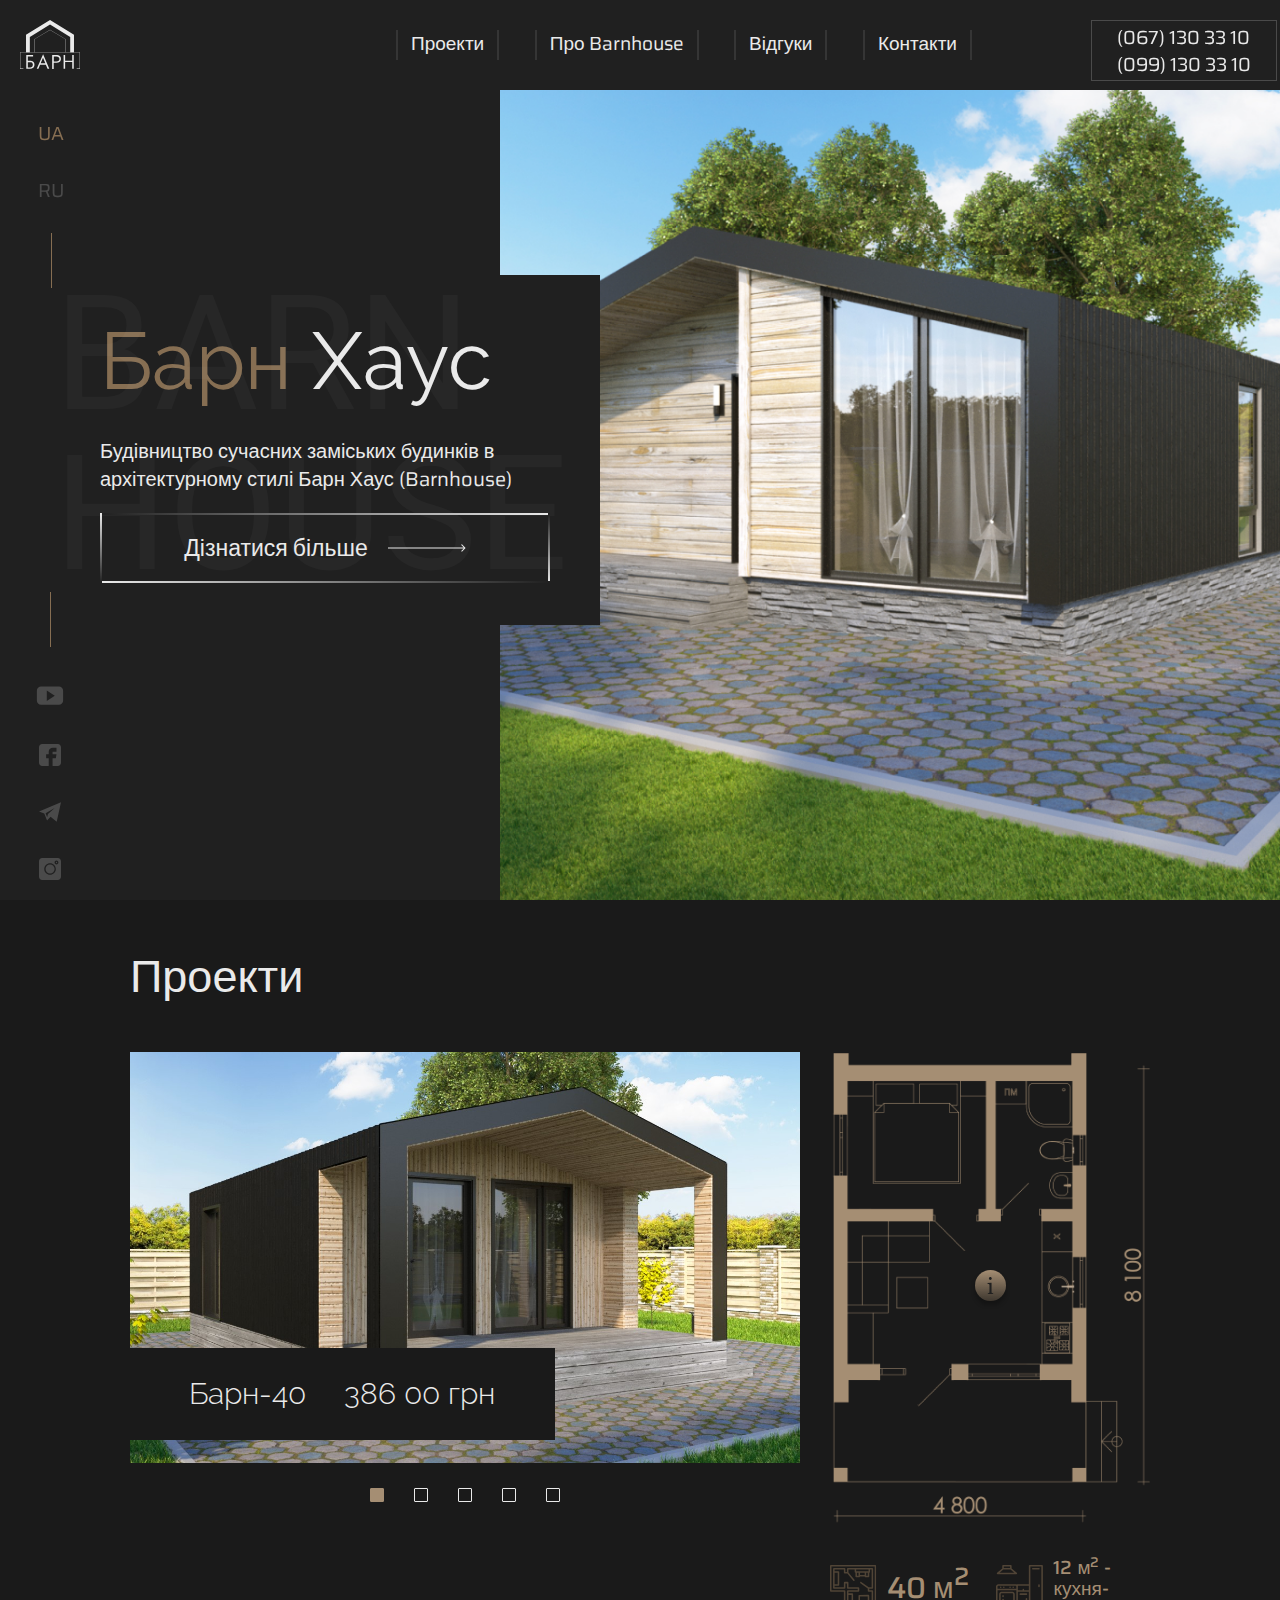
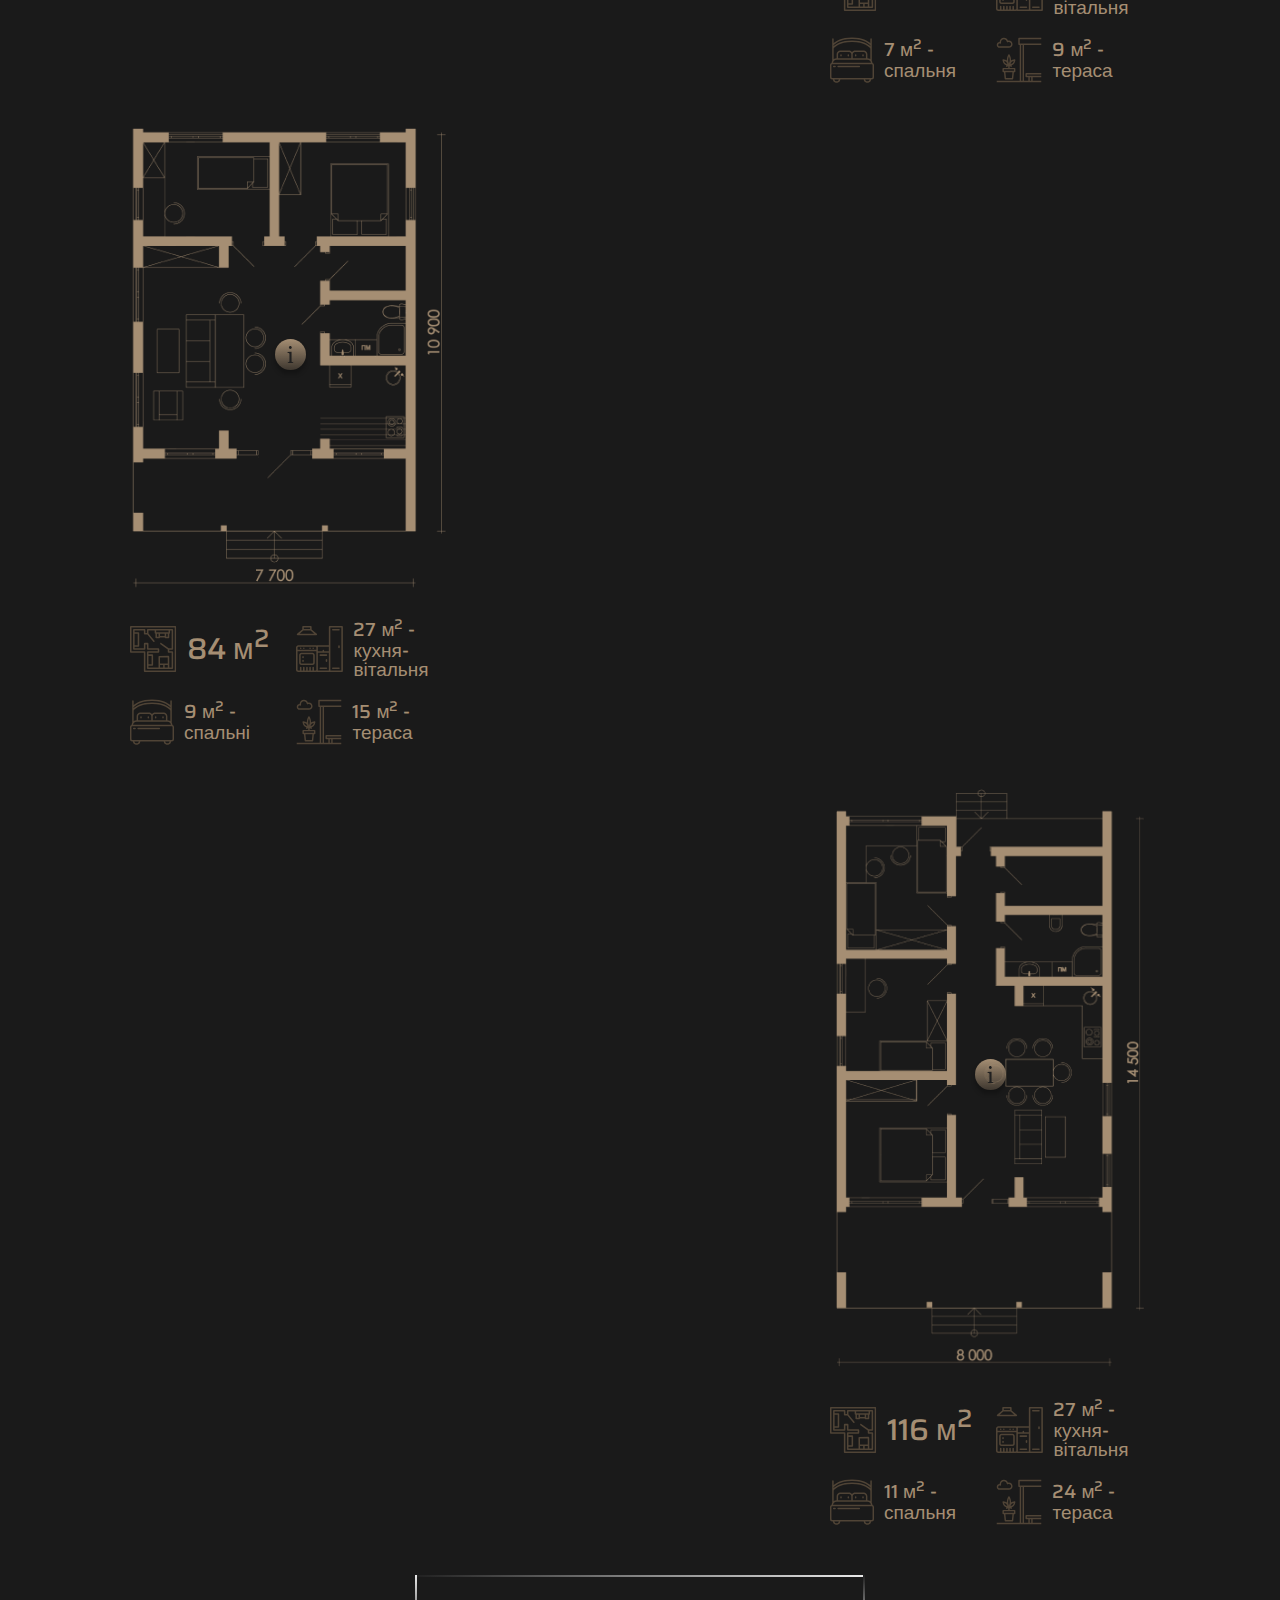
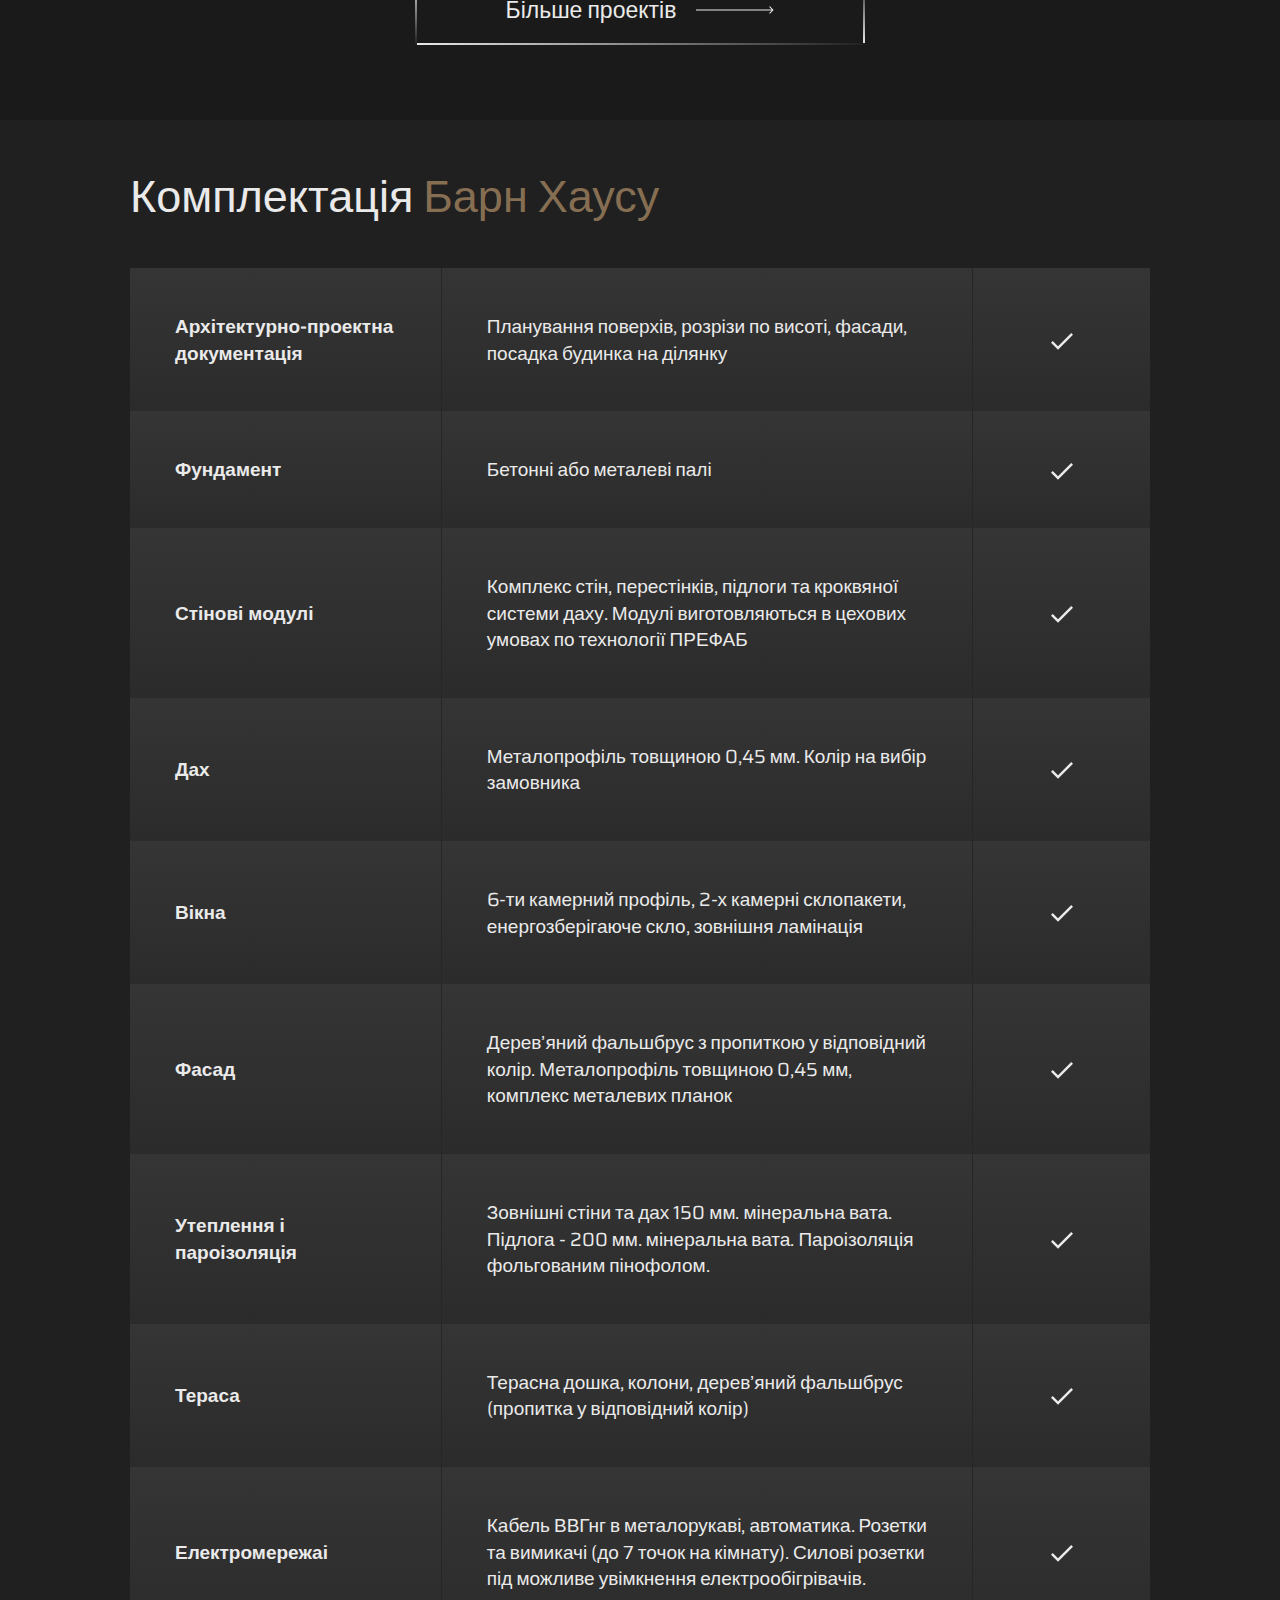
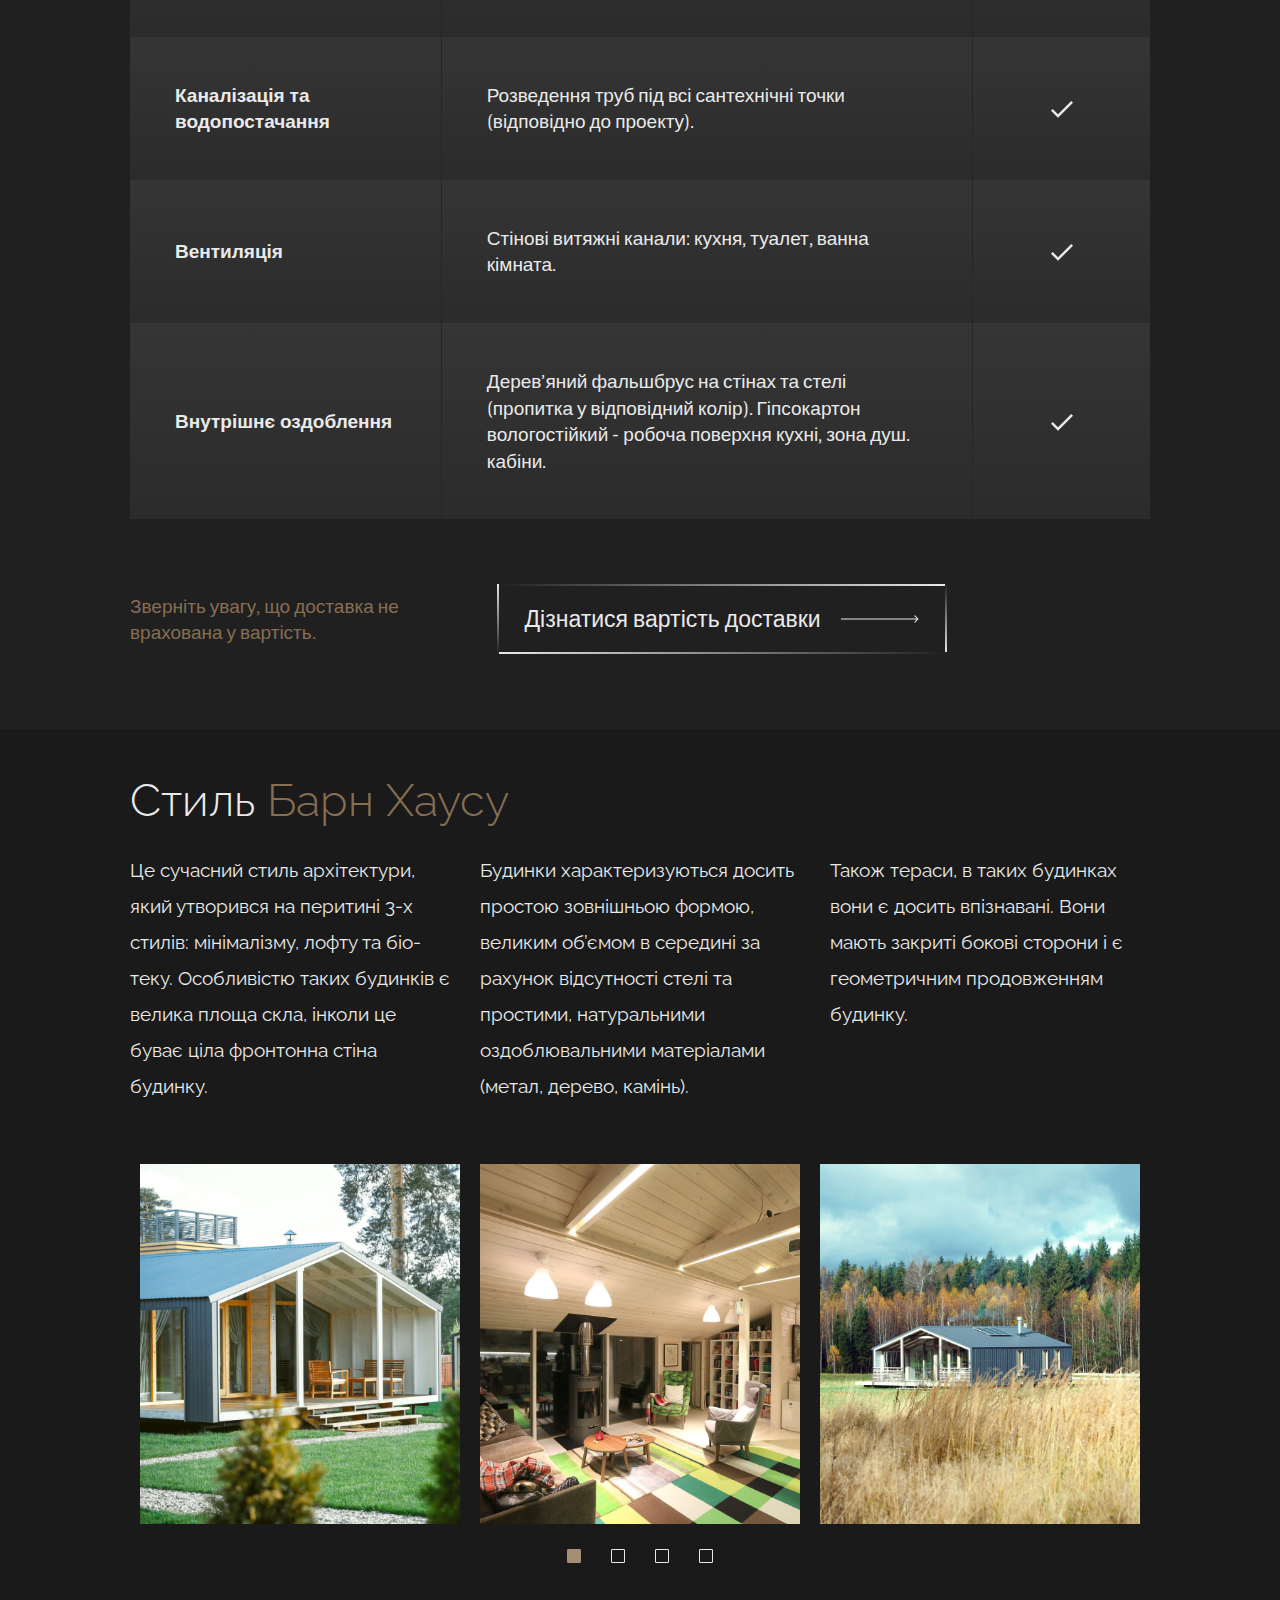
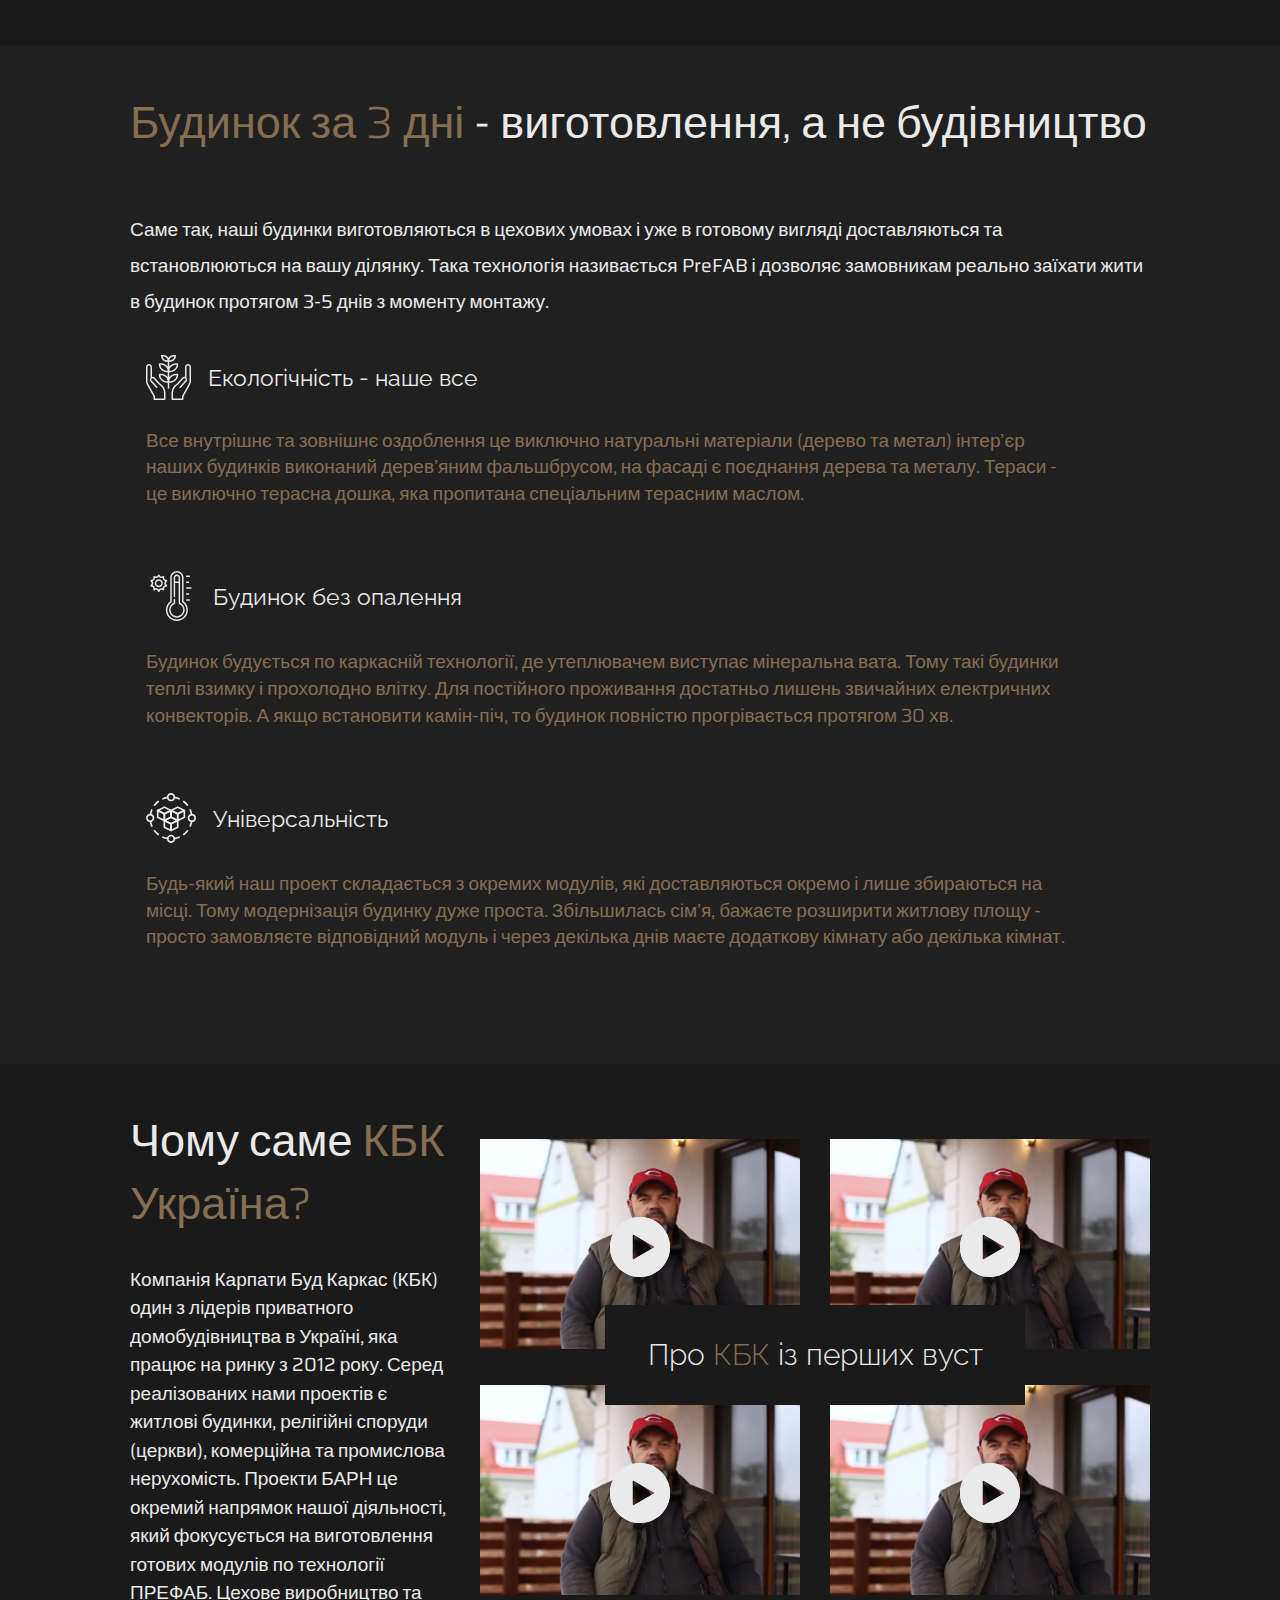
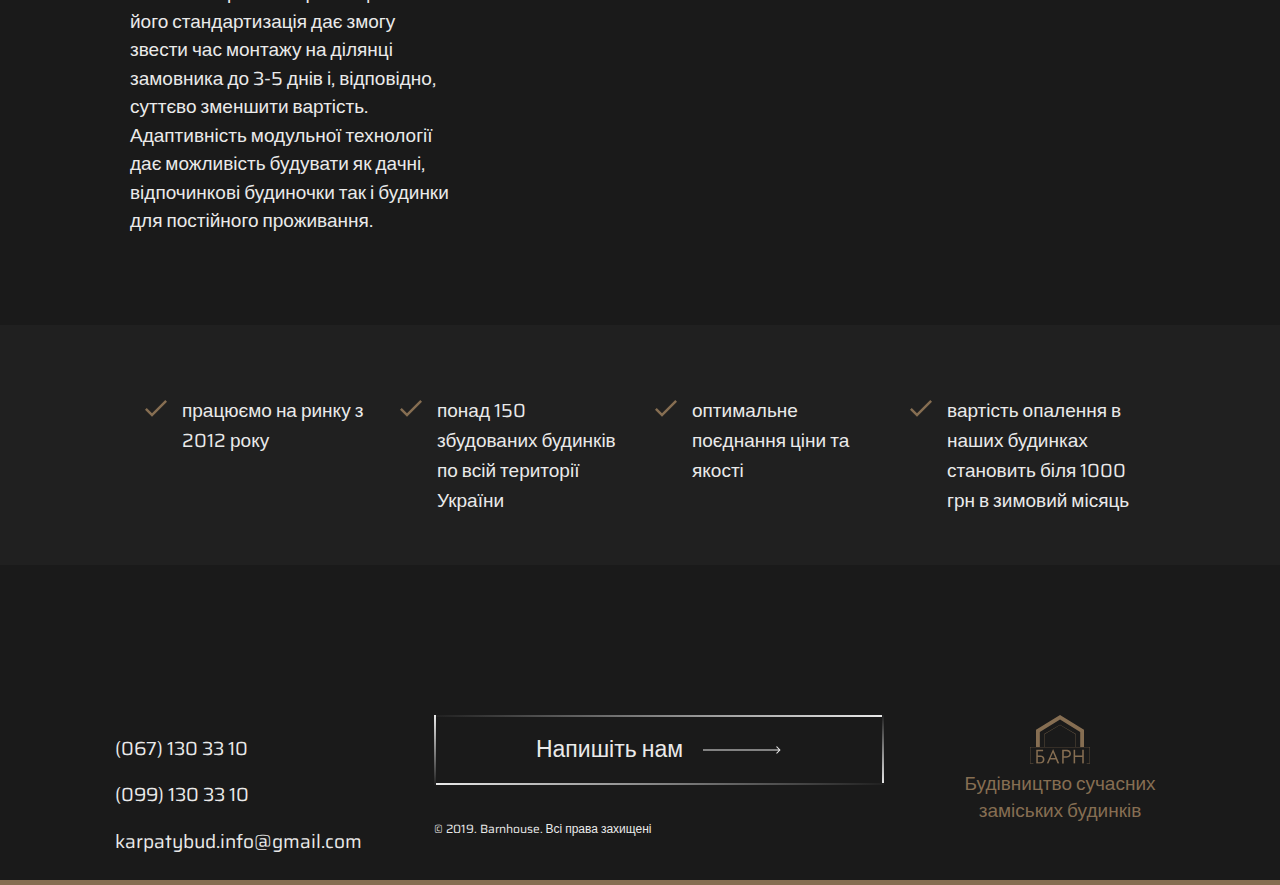
==== commit 2eabf3e9: "bugs" ====
--- a/index.html
+++ b/index.html
@@ -16,6 +16,27 @@
     <title>Home</title>
   </head>
   <body>
+    <!-- Modal thanks -->
+    <div
+      class="modal fade "
+      id="modal_thanks"
+      tabindex="-1"
+      role="dialog"
+      aria-labelledby="exampleModalCenterTitle"
+      aria-hidden="true"
+    >
+      <div class="modal-dialog modal-dialog-centered" role="document">
+        <div class="modal-content thanks_modal">
+          <div>
+            <p>
+                Дякуємо!
+            </p>
+            <p>
+                Ми отримали Ваше повідомлення і найближчим часом зв’яжемося з Вами            </p>
+          </div>
+        </div>
+      </div>
+    </div>
     <!-- Modal -->
     <div
       class="modal fade modal_with_form"
@@ -43,8 +64,110 @@
               Залишіть заявку і наш менеджер зателефонує Вам
             </p>
             <input type="text" placeholder="Ваше iм’я" />
-            <input type="tel" placeholder="Ваш номер телефону" />
+            <input class="phone" type="tel" placeholder="Ваш номер телефону" />
             <button type="submit" class="btn_main" href="#">
+              <span></span>
+              <span></span>
+              <span></span>
+              <span></span>
+              Залишити заявку
+              <svg
+                width="78"
+                height="8"
+                viewBox="0 0 78 8"
+                fill="none"
+                xmlns="http://www.w3.org/2000/svg"
+              >
+                <path
+                  d="M77.3536 4.35355C77.5488 4.15829 77.5488 3.84171 77.3536 3.64645L74.1716 0.464466C73.9763 0.269204 73.6597 0.269204 73.4645 0.464466C73.2692 0.659728 73.2692 0.976311 73.4645 1.17157L76.2929 4L73.4645 6.82843C73.2692 7.02369 73.2692 7.34027 73.4645 7.53553C73.6597 7.7308 73.9763 7.7308 74.1716 7.53553L77.3536 4.35355ZM0 4.5H77V3.5H0V4.5Z"
+                  fill="#eaeaea"
+                />
+              </svg>
+            </button>
+          </form>
+        </div>
+      </div>
+    </div>
+    <!-- Modal -->
+    <div
+      class="modal fade modal_with_form"
+      id="modal_fourth"
+      tabindex="-1"
+      role="dialog"
+      aria-labelledby="exampleModalCenterTitle"
+      aria-hidden="true"
+    >
+      <div class="modal-dialog modal-dialog-centered" role="document">
+        <div class="modal-content">
+          <form class="modal_form" action="">
+            <button
+              type="button"
+              class="close"
+              data-dismiss="modal"
+              aria-label="Close"
+            >
+              <img src="./img/close.svg" alt="" />
+            </button>
+            <div class="form_title">
+              Бажаєте отримати більше проектів?
+            </div>
+            <p>
+              Вкажіть своє ім'я та номер телефону і ми зв’яжемося із Вами
+            </p>
+            <input type="text" placeholder="Ваше iм’я" />
+            <input class="phone" type="tel" placeholder="Ваш номер телефону" />
+            <button type="submit" class="btn_main" href="#">
+              <span></span>
+              <span></span>
+              <span></span>
+              <span></span>
+              Залишити заявку
+              <svg
+                width="78"
+                height="8"
+                viewBox="0 0 78 8"
+                fill="none"
+                xmlns="http://www.w3.org/2000/svg"
+              >
+                <path
+                  d="M77.3536 4.35355C77.5488 4.15829 77.5488 3.84171 77.3536 3.64645L74.1716 0.464466C73.9763 0.269204 73.6597 0.269204 73.4645 0.464466C73.2692 0.659728 73.2692 0.976311 73.4645 1.17157L76.2929 4L73.4645 6.82843C73.2692 7.02369 73.2692 7.34027 73.4645 7.53553C73.6597 7.7308 73.9763 7.7308 74.1716 7.53553L77.3536 4.35355ZM0 4.5H77V3.5H0V4.5Z"
+                  fill="#eaeaea"
+                />
+              </svg>
+            </button>
+          </form>
+        </div>
+      </div>
+    </div>
+    <!-- Modal -->
+    <div
+      class="modal fade modal_with_form"
+      id="modal_three"
+      tabindex="-1"
+      role="dialog"
+      aria-labelledby="exampleModalCenterTitle"
+      aria-hidden="true"
+    >
+      <div class="modal-dialog modal-dialog-centered" role="document">
+        <div class="modal-content">
+          <form class="modal_form" action="">
+            <button
+              type="button"
+              class="close"
+              data-dismiss="modal"
+              aria-label="Close"
+            >
+              <img src="./img/close.svg" alt="" />
+            </button>
+            <div class="form_title">
+              Бажаєте дізнатись більше?
+            </div>
+            <p>
+              Вкажіть своє ім'я та номер телефону і ми зв’яжемося із Вами
+            </p>
+            <input type="text" placeholder="Ваше iм’я" />
+            <input class="phone" type="tel" placeholder="Ваш номер телефону" />
+            <button type="submit" class="btn_main" href="#" data-target="#modal_three">
               <span></span>
               <span></span>
               <span></span>
@@ -88,17 +211,13 @@
               <img src="./img/close.svg" alt="" />
             </button>
             <div class="form_title">
-              Цікавить вартість доставки?
+              У Вас є запитання?
             </div>
             <p>
-              Залишіть заявку і наш менеджер зателефонує Вам
+              Напишіть нам і найближчим часом ми дамо Вам відповідь
             </p>
             <input type="text" placeholder="Ваше iм’я" />
-            <input type="tel" placeholder="Ваш номер телефону" />
-            <p class="or">
-              або
-            </p>
-            <input type="email" placeholder="Ваш email" />
+            <input class="phone" type="tel" placeholder="Ваш номер телефону" />
             <textarea
               name=""
               id=""
@@ -364,7 +483,7 @@
               <a
                 class="btn_main"
                 data-toggle="modal"
-                data-target="#modal_two"
+                data-target="#modal_three"
                 href="#"
               >
                 <span></span>
@@ -403,13 +522,10 @@
                 <div class="relative_block">
                   <div class="proj_dscr">
                     <span class="proj_name">
-                      Барн
-                      <span class="gold_text">
-                        30
-                      </span></span
-                    >
+                      Барн-40
+                    </span>
                     <span class="proj_price">
-                      380 500 грн
+                      386 00 грн
                     </span>
                   </div>
                   <div class="slider slider_1">
@@ -438,13 +554,11 @@
                     <ul class="plan_tooltip">
                       <div class="tiengle_up"></div>
                       <li>
-                        3,77 м2 - санвузол
-                      </li>
-                      <li>
-                        5,36 м2 - кухонна зона
-                      </li>
-                      <li>
-                        2,62 м2 - гардероб
+                        4 м
+                        <sup>
+                          2
+                        </sup>
+                        - санвузол
                       </li>
                     </ul>
                   </div>
@@ -453,19 +567,19 @@
                 <div class="plan_dscr">
                   <div class="area">
                     <img src="./img/blueprint1.svg" alt="" />
-                    <span> 30 м<sup>2</sup> </span>
+                    <span> 40 м<sup>2</sup> </span>
                   </div>
                   <div class="kitchen">
                     <img src="./img/kitchen1.svg" alt="" />
-                    <span> 27,14 м<sup>2</sup> - кухня-вітальня</span>
+                    <span>12 м<sup>2</sup> - кухня-вітальня</span>
                   </div>
                   <div class="bedroom">
                     <img src="./img/bed1.svg" alt="" />
-                    <span>11,06 м<sup>2</sup> - спальня</span>
+                    <span>7 м<sup>2</sup> - спальня</span>
                   </div>
                   <div class="terasse">
                     <img src="./img/terrace1.svg" alt="" />
-                    <span>23,74 м<sup>2</sup> - тераса</span>
+                    <span>9 м<sup>2</sup> - тераса</span>
                   </div>
                 </div>
               </div>
@@ -475,24 +589,51 @@
             <div class="row">
               <div class="col-lg-4">
                 <div class="plan_img">
+                  <div class="tool_tips">
+                    <img src="./img/button_info.svg" alt="" />
+                    <ul class="plan_tooltip">
+                      <div class="tiengle_up"></div>
+                      <li>
+                        5 м
+                        <sup>
+                          2
+                        </sup>
+                        - кухня
+                      </li>
+                      <li>
+                        3 м
+                        <sup>
+                          2
+                        </sup>
+                        - санвузол
+                      </li>
+                      <li>
+                        3 м
+                        <sup>
+                          2
+                        </sup>
+                        - кладова
+                      </li>
+                    </ul>
+                  </div>
                   <img src="./img/pl_1.png" alt="" />
                 </div>
                 <div class="plan_dscr">
                   <div class="area">
                     <img src="./img/blueprint1.svg" alt="" />
-                    <span> 30 м<sup>2</sup> </span>
+                    <span> 84 м<sup>2</sup> </span>
                   </div>
                   <div class="kitchen">
                     <img src="./img/kitchen1.svg" alt="" />
-                    <span> 27,14 м<sup>2</sup> - кухня-вітальня</span>
+                    <span> 27 м<sup>2</sup> - кухня-вітальня</span>
                   </div>
                   <div class="bedroom">
                     <img src="./img/bed1.svg" alt="" />
-                    <span>11,06 м<sup>2</sup> - спальня</span>
+                    <span>9 м<sup>2</sup> - спальні</span>
                   </div>
                   <div class="terasse">
                     <img src="./img/terrace1.svg" alt="" />
-                    <span>23,74 м<sup>2</sup> - тераса</span>
+                    <span>15 м<sup>2</sup> - тераса</span>
                   </div>
                 </div>
               </div>
@@ -500,13 +641,10 @@
                 <div class="relative_block">
                   <div class="proj_dscr">
                     <span class="proj_name">
-                      Барн
-                      <span class="gold_text">
-                        70
-                      </span></span
-                    >
+                      Барн-84
+                    </span>
                     <span class="proj_price">
-                      420 200 грн
+                      793 000 грн
                     </span>
                   </div>
                   <div class="slider slider_1">
@@ -536,13 +674,10 @@
                 <div class="relative_block">
                   <div class="proj_dscr">
                     <span class="proj_name">
-                      Барн
-                      <span class="gold_text">
-                        100
-                      </span></span
-                    >
+                      Барн-116
+                    </span>
                     <span class="proj_price">
-                      440 100 грн
+                      1 098 000 грн
                     </span>
                   </div>
                   <div class="slider slider_1">
@@ -566,24 +701,73 @@
               </div>
               <div class="col-lg-4">
                 <div class="plan_img">
-                  <img src="./img/pl_1.png" alt="" />
+                  <div class="tool_tips">
+                    <img src="./img/button_info.svg" alt="" />
+                    <ul class="plan_tooltip">
+                      <div class="tiengle_up"></div>
+
+                      <li>
+                        5 м
+                        <sup>
+                          2
+                        </sup>
+                        - санвузол
+                      </li>
+                      <li>
+                        11 м
+                        <sup>
+                          2
+                        </sup>
+                        - спальня
+                      </li>
+                      <li>
+                        10 м
+                        <sup>
+                          2
+                        </sup>
+                        - гостьова спальня
+                      </li>
+                      <li>
+                        4 м
+                        <sup>
+                          2
+                        </sup>
+                        - кладова
+                      </li>
+                      <li>
+                        5 м
+                        <sup>
+                          2
+                        </sup>
+                        - хол
+                      </li>
+                      <li>
+                        4 м
+                        <sup>
+                          2
+                        </sup>
+                        - тераса
+                      </li>
+                    </ul>
+                  </div>
+                  <img src="./img/pl_2.png" alt="" />
                 </div>
                 <div class="plan_dscr">
                   <div class="area">
                     <img src="./img/blueprint1.svg" alt="" />
-                    <span> 30 м<sup>2</sup> </span>
+                    <span> 116 м<sup>2</sup> </span>
                   </div>
                   <div class="kitchen">
                     <img src="./img/kitchen1.svg" alt="" />
-                    <span> 27,14 м<sup>2</sup> - кухня-вітальня</span>
+                    <span> 27 м<sup>2</sup> - кухня-вітальня</span>
                   </div>
                   <div class="bedroom">
                     <img src="./img/bed1.svg" alt="" />
-                    <span>11,06 м<sup>2</sup> - спальня</span>
+                    <span>11 м<sup>2</sup> - спальня</span>
                   </div>
                   <div class="terasse">
                     <img src="./img/terrace1.svg" alt="" />
-                    <span>23,74 м<sup>2</sup> - тераса</span>
+                    <span>24 м<sup>2</sup> - тераса</span>
                   </div>
                 </div>
               </div>
@@ -592,7 +776,7 @@
           <a
             class="btn_main"
             data-toggle="modal"
-            data-target="#modal_two"
+            data-target="#modal_fourth"
             href="#"
           >
             <span></span>
@@ -1282,7 +1466,7 @@
         <div class="row just_btwn">
           <div class="footer_links">
             <a href="tel:0671303310">(067) 130 33 10</a>
-            <a href="0991303310">(099) 130 33 10</a>
+            <a href="tel:0991303310">(099) 130 33 10</a>
             <a href="mailto:karpatybud.info@gmail.com">
               karpatybud.info@gmail.com
             </a>
--- a/style/main.css
+++ b/style/main.css
@@ -15,6 +15,9 @@
 a {
   cursor: pointer;
 }
+a:hover {
+  color: #866e52;
+}
 button:focus {
   outline: none;
 }
@@ -327,8 +330,8 @@
 }
 
 .slider .slick-dots .slick-active button {
-  background-color: #866e52;
-  border: 1px solid #866e52;
+  background-color: #a58e73;
+  border: 1px solid #a58e73;
 }
 .plan_wrap {
   position: relative;
@@ -357,7 +360,7 @@
 .plan_dscr {
   display: flex;
   flex-wrap: wrap;
-  color: #866e52;
+  color: #a58e73;
   font-size: 19px;
   line-height: 19px;
   font-weight: 500;
@@ -387,14 +390,16 @@
 
 .plan_img {
   position: relative;
-  overflow: hidden;
   max-width: 100%;
   max-height: 100%;
   display: flex;
   justify-content: center;
   margin-bottom: 10px;
 }
-
+.modal_form .btn_main {
+  background-color: transparent !important;
+  border: none;
+}
 .slide_wrap {
   position: relative;
 }
@@ -637,9 +642,7 @@
   margin-bottom: 25px;
   color: #866e52;
 }
-.plan_tooltip li:nth-child(odd) {
-  margin-right: 30px;
-}
+
 .tiengle_up {
   width: 0;
   height: 0;
@@ -670,7 +673,8 @@
   width: fit-content;
   max-width: 700px;
 }
-.modal_form {
+.modal_form,
+.thanks_modal {
   background: #333333;
   border-radius: 2px;
   border: 5px solid rgba(255, 255, 255, 0.5);
@@ -678,6 +682,26 @@
   color: #eaeaea;
   font-size: 23px;
   line-height: 129%;
+}
+.thanks_modal {
+  display: flex;
+  justify-content: center;
+  align-items: center;
+}
+.thanks_modal p:first-child {
+  font-family: "Raleway", sans-serif;
+  font-style: normal;
+  font-weight: normal;
+  font-size: 45px;
+  line-height: 129%;
+  text-align: center;
+  color: #a58e73;
+  margin-bottom: 37px;
+}
+.thanks_modal p:last-child {
+  font-size: 23px;
+  line-height: 129%;
+  color: #eaeaea;
 }
 .form_title {
   font-family: "Raleway", sans-serif;
@@ -713,6 +737,29 @@
   position: absolute;
   top: 25px;
   left: 25px;
+}
+.plan_tooltip sup {
+  font-size: 14px;
+}
+.plan_tooltip li {
+  color: #a58e73;
+}
+.plan_tooltip {
+  padding-bottom: 0px;
+}
+.equipment_name p {
+  font-weight: 600;
+}
+.equipment p {
+  line-height: 140%;
+}
+@media (min-width: 576px) {
+  #modal_thanks .modal-dialog {
+    max-width: 700px;
+  }
+  .thanks_modal {
+    min-height: 600px;
+  }
 }
 @media (max-width: 1750px) {
   .side_bar {
@@ -919,7 +966,8 @@
   .form_title {
     font-size: 25px;
   }
-  .modal_form {
+  .modal_form,
+  .thanks_modal {
     font-size: 16px;
     padding: 50px 70px 60px 70px;
   }
@@ -964,13 +1012,17 @@
   }
 }
 @media (max-width: 575.9px) {
+  .proj_dscr {
+    bottom: 55px;
+  }
   #modal_two .modal_form {
     padding-bottom: 10px;
   }
   .modal_with_form .modal-dialog {
     width: 95%;
   }
-  .modal_form {
+  .modal_form,
+  .thanks_modal {
     padding: 50px 10%;
   }
   .form_title {
@@ -1115,6 +1167,12 @@
   .slider_2 .slick-dots li button {
     width: 10px;
     height: 10px;
+  }
+  .equipment li > div {
+    padding: 10px;
+  }
+  .equipment_text {
+    padding-top: 5px !important;
   }
 }
 /* 
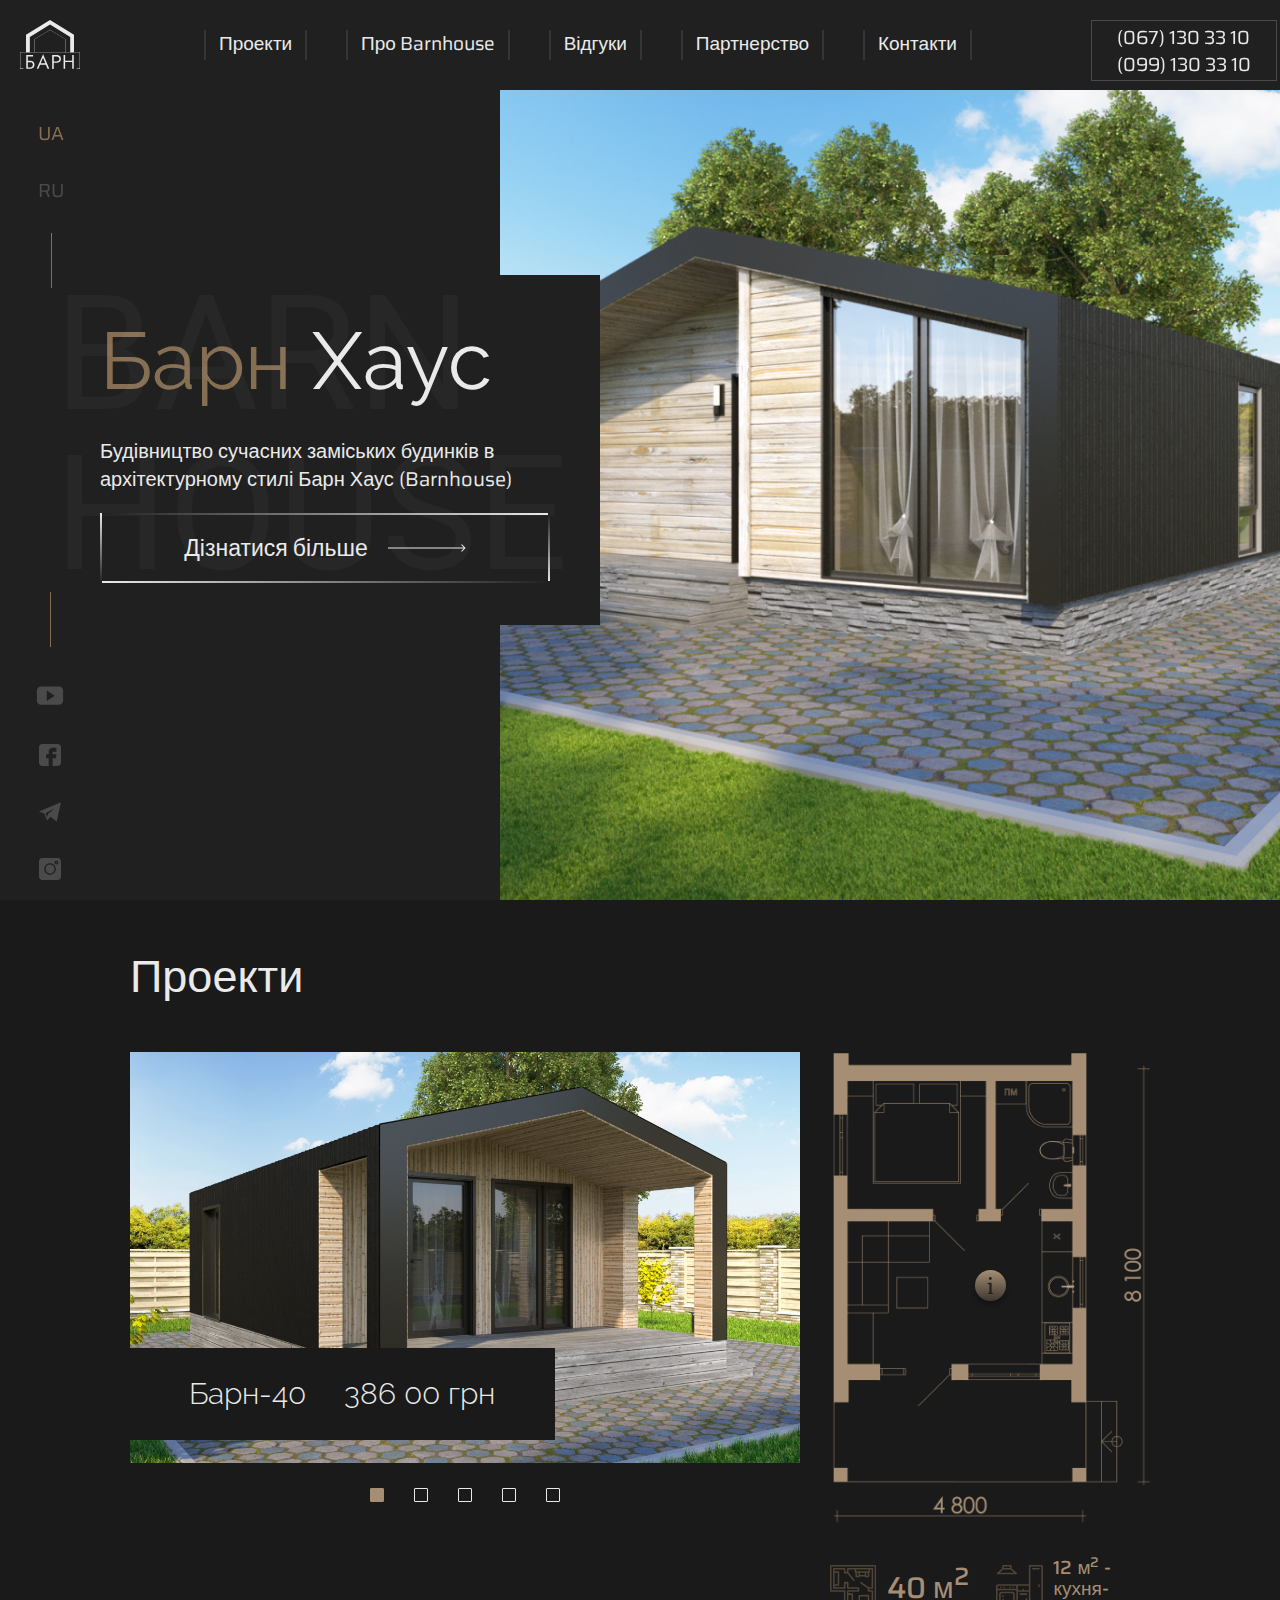
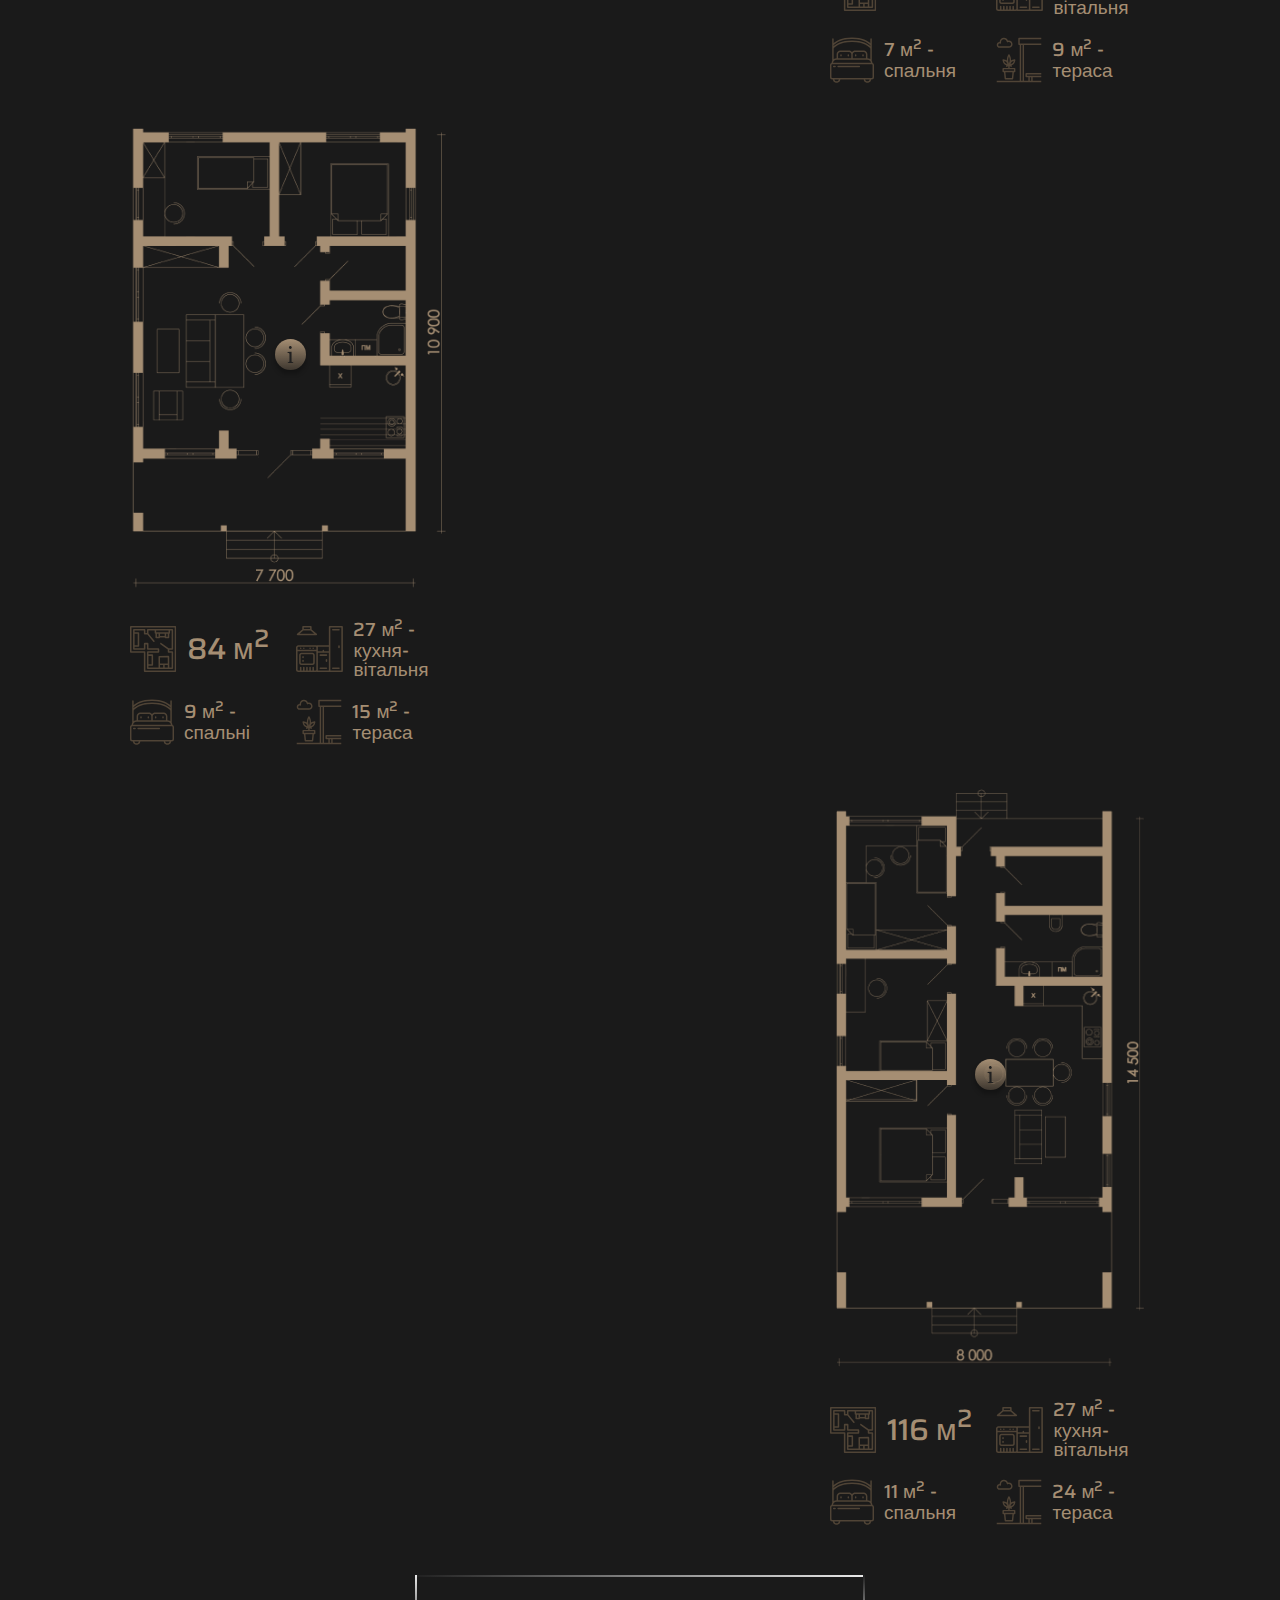
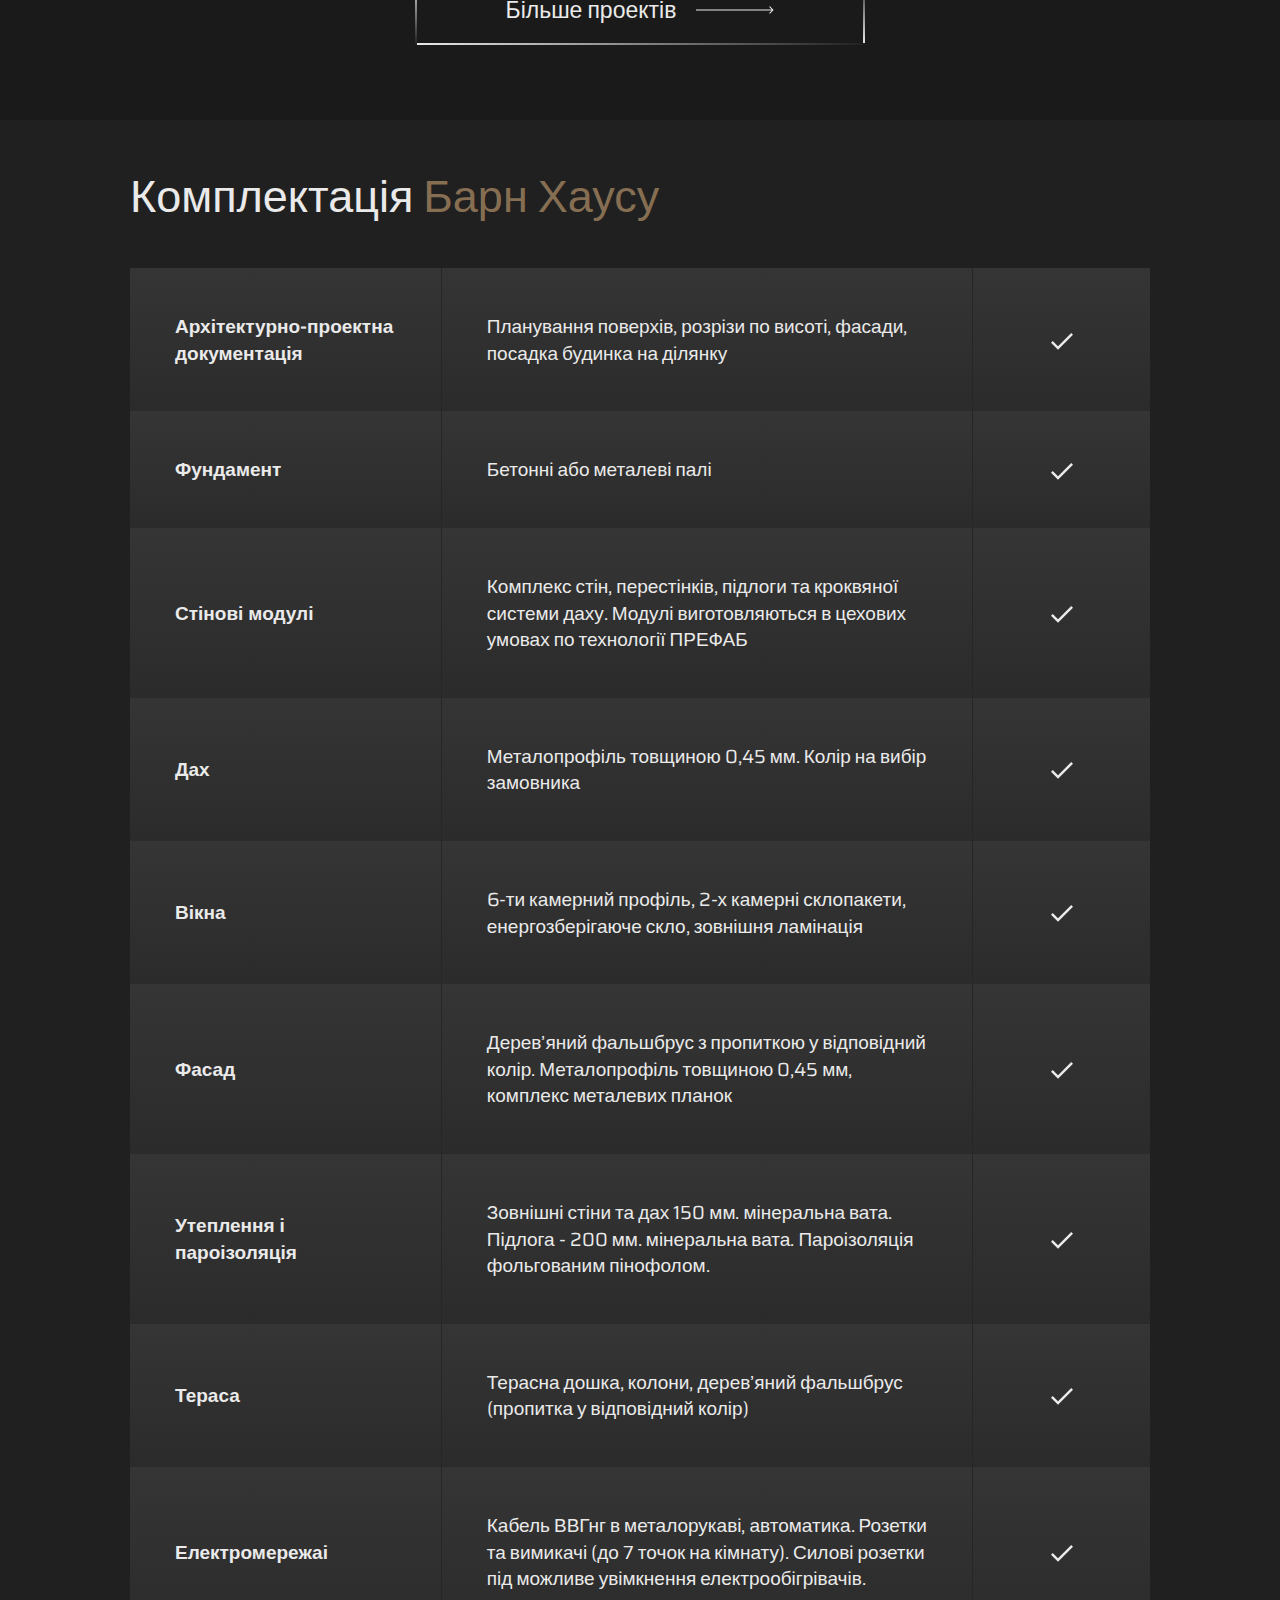
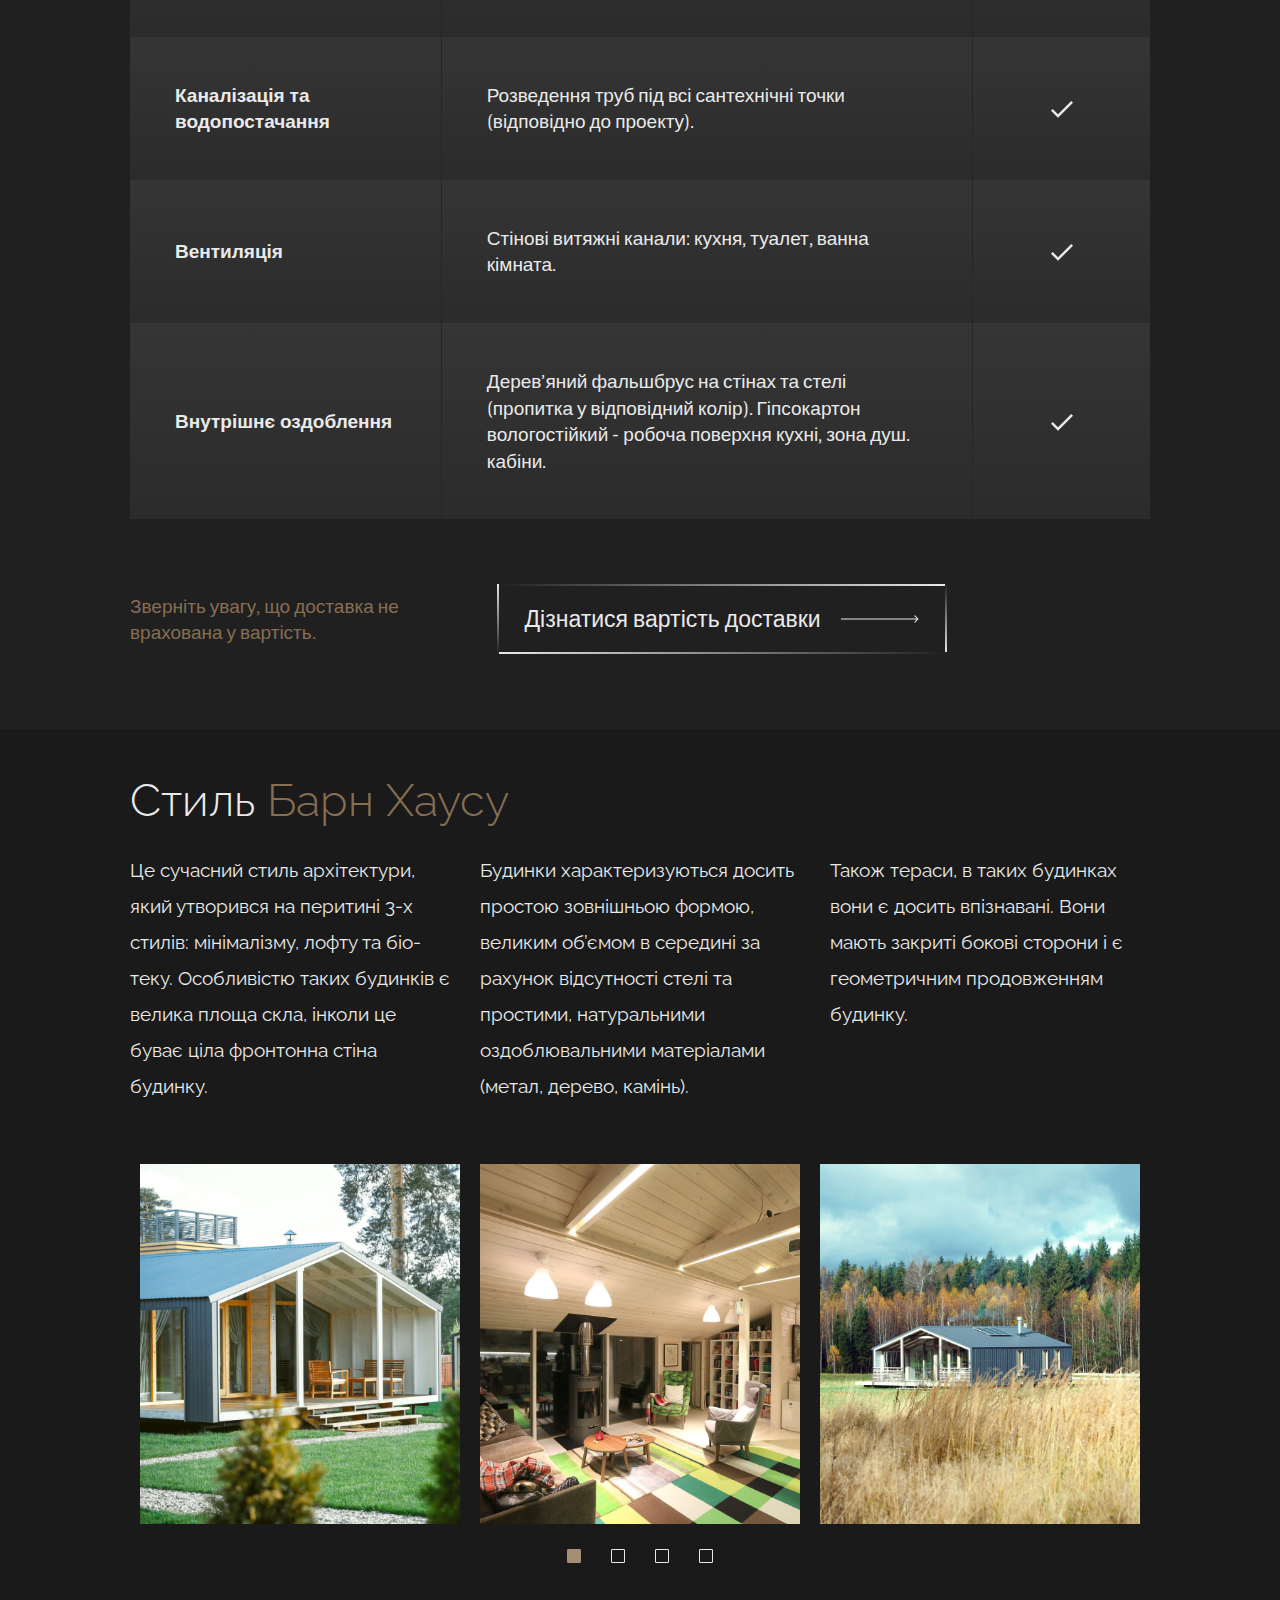
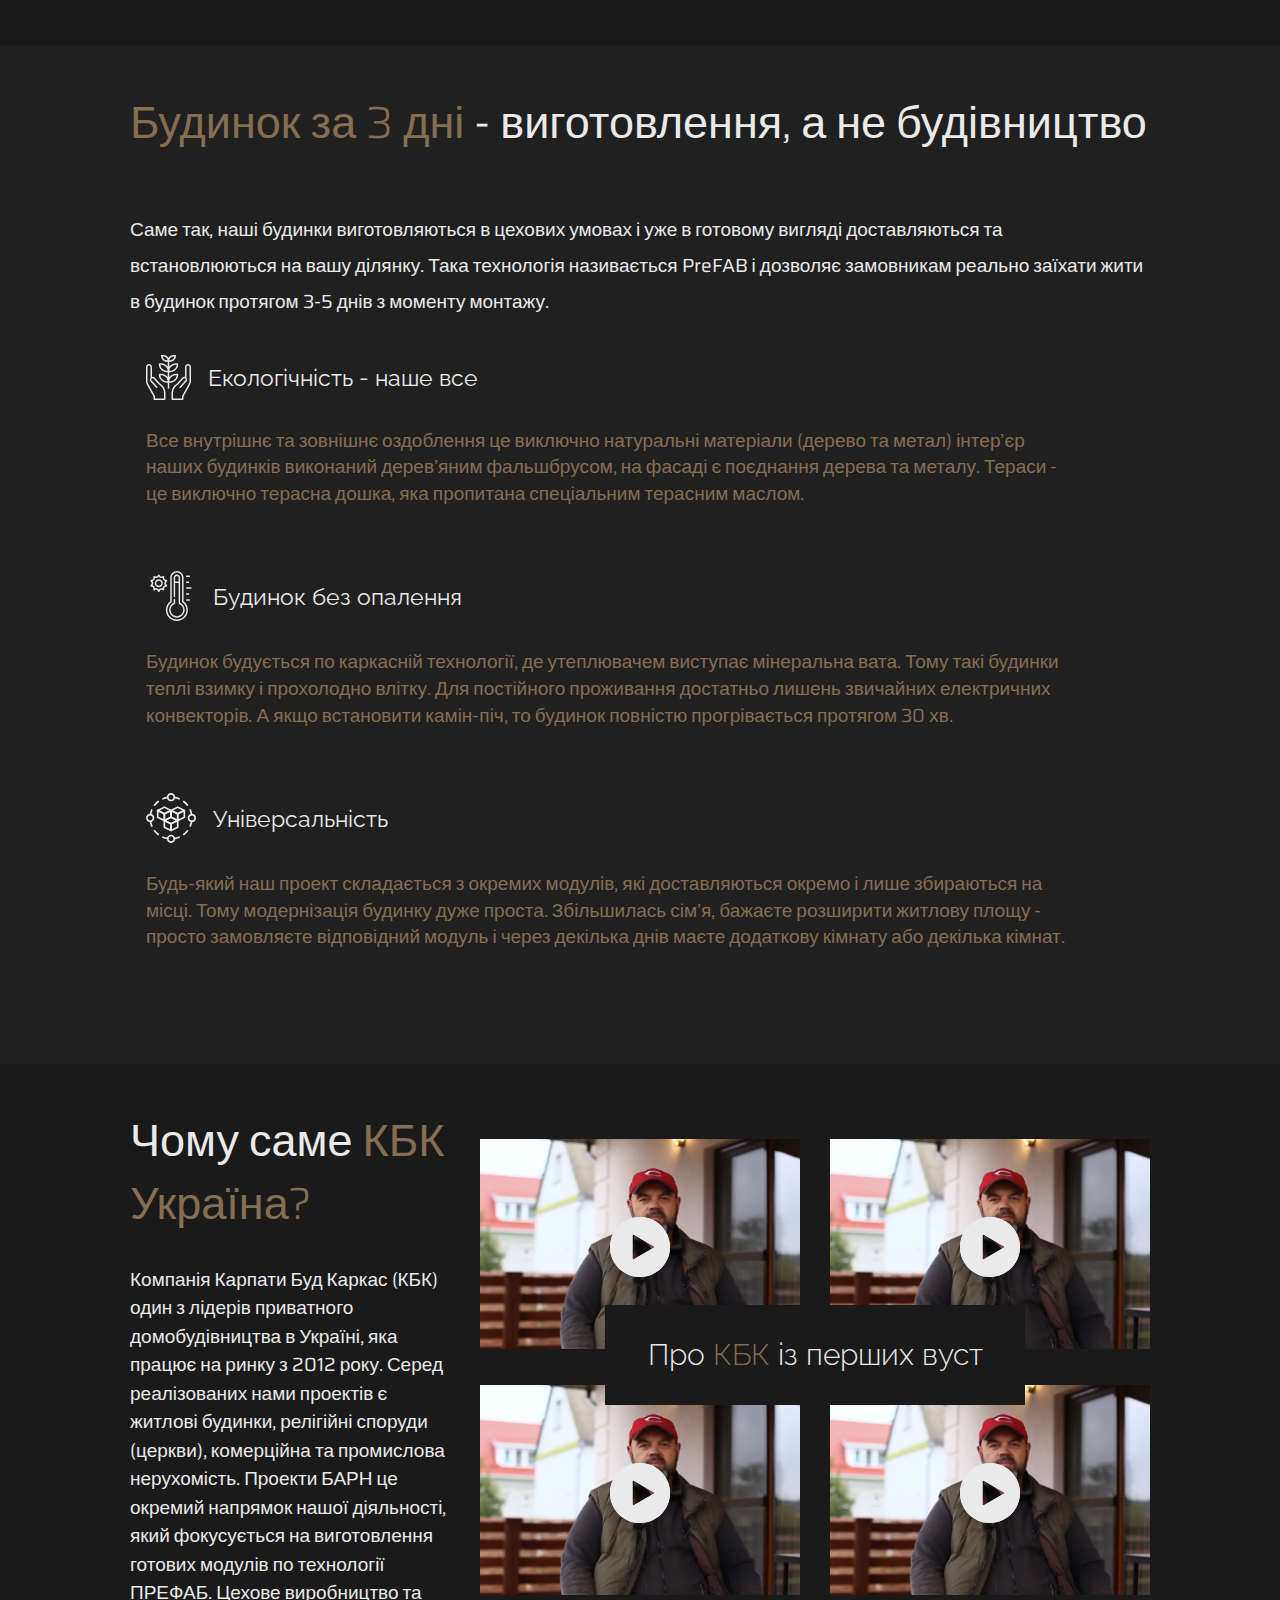
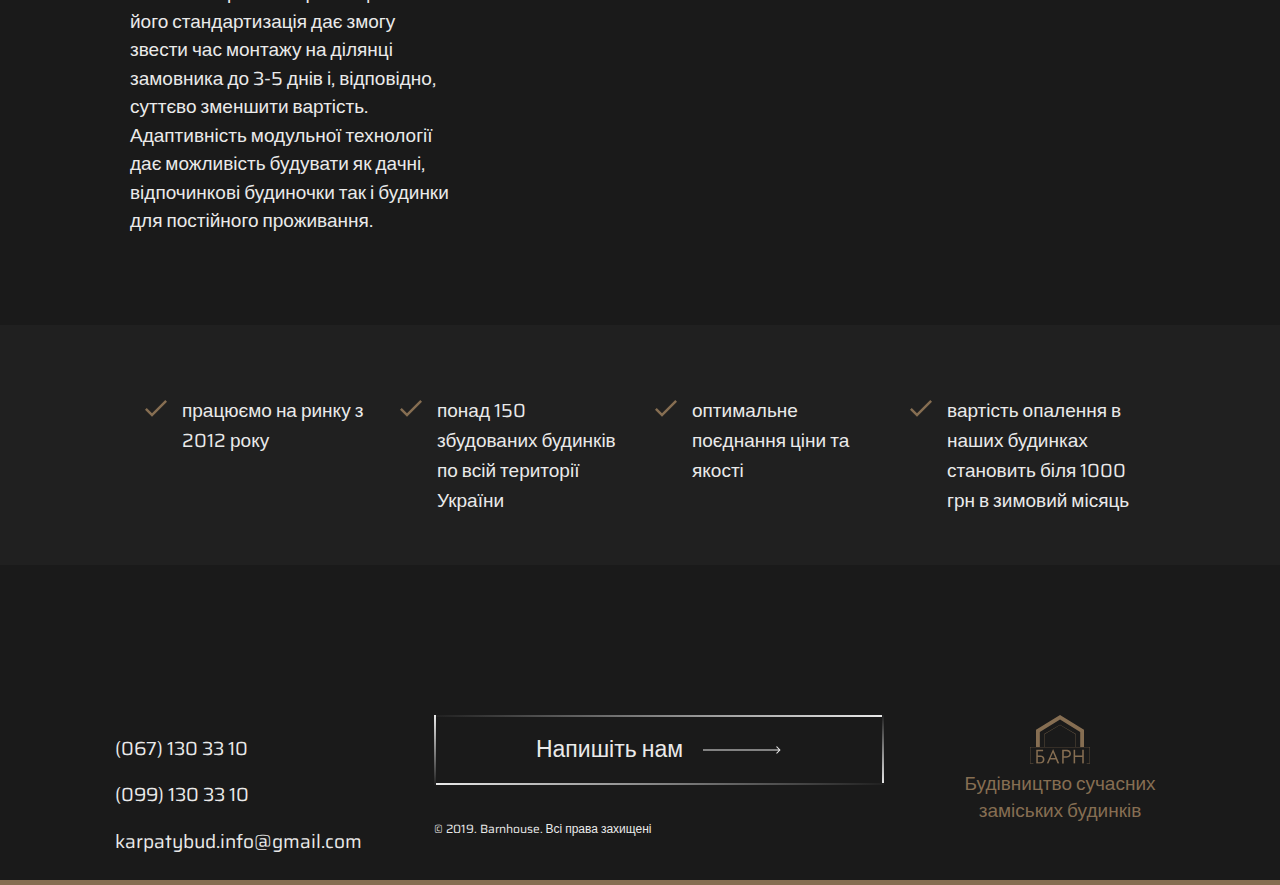
==== commit 084faf3a: "partners added" ====
--- a/index.html
+++ b/index.html
@@ -29,10 +29,11 @@
         <div class="modal-content thanks_modal">
           <div>
             <p>
-                Дякуємо!
+              Дякуємо!
             </p>
             <p>
-                Ми отримали Ваше повідомлення і найближчим часом зв’яжемося з Вами            </p>
+              Ми отримали Ваше повідомлення і найближчим часом зв’яжемося з Вами
+            </p>
           </div>
         </div>
       </div>
@@ -167,7 +168,12 @@
             </p>
             <input type="text" placeholder="Ваше iм’я" />
             <input class="phone" type="tel" placeholder="Ваш номер телефону" />
-            <button type="submit" class="btn_main" href="#" data-target="#modal_three">
+            <button
+              type="submit"
+              class="btn_main"
+              href="#"
+              data-target="#modal_three"
+            >
               <span></span>
               <span></span>
               <span></span>
@@ -340,6 +346,8 @@
           </a>
         </li>
         <li><a href="">Відгуки</a></li>
+        <li><a href="">Партнерство</a></li>
+
         <li><a href="">Контакти</a></li>
         <li class="tel_1">
           <a href="tel:+380671303310">
@@ -450,7 +458,7 @@
         </a>
       </div>
     </div>
-    <main>
+    <main class="home">
       <section class="first_view">
         <div class="menu_btn">
           <img src="./img/menu.svg" alt="" />
@@ -1329,7 +1337,32 @@
                       data-toggle="modal"
                       data-target="#exampleModalCenter"
                     >
-                      <img src="./img/play.svg" alt="" />
+                      <svg
+                        width="100"
+                        height="100"
+                        viewBox="0 0 100 100"
+                        fill="none"
+                        xmlns="http://www.w3.org/2000/svg"
+                      >
+                        <mask id="path-1-inside-1" fill="white">
+                          <path
+                            fill-rule="evenodd"
+                            clip-rule="evenodd"
+                            d="M50 0C22.3858 0 0 22.3858 0 50C0 77.6142 22.3858 100 50 100C77.6142 100 100 77.6142 100 50C100 22.3858 77.6142 0 50 0ZM39 70.7846L73.5 50.866C74.1667 50.4811 74.1667 49.5189 73.5 49.134L39 29.2154C38.3333 28.8305 37.5 29.3116 37.5 30.0814L37.5 69.9186C37.5 70.6884 38.3333 71.1695 39 70.7846Z"
+                          />
+                        </mask>
+                        <path
+                          fill-rule="evenodd"
+                          clip-rule="evenodd"
+                          d="M50 0C22.3858 0 0 22.3858 0 50C0 77.6142 22.3858 100 50 100C77.6142 100 100 77.6142 100 50C100 22.3858 77.6142 0 50 0ZM39 70.7846L73.5 50.866C74.1667 50.4811 74.1667 49.5189 73.5 49.134L39 29.2154C38.3333 28.8305 37.5 29.3116 37.5 30.0814L37.5 69.9186C37.5 70.6884 38.3333 71.1695 39 70.7846Z"
+                          fill="#EAEAEA"
+                        />
+                        <path
+                          d="M73.5 50.866L75 53.4641L73.5 50.866ZM39 70.7846L37.5 68.1865H37.5L39 70.7846ZM73.5 49.134L75 46.5359L73.5 49.134ZM39 29.2154L37.5 31.8135L39 29.2154ZM37.5 30.0814H40.5H37.5ZM37.5 69.9186H34.5H37.5ZM3 50C3 24.0426 24.0426 3 50 3V-3C20.7289 -3 -3 20.7289 -3 50H3ZM50 97C24.0426 97 3 75.9574 3 50H-3C-3 79.2711 20.7289 103 50 103V97ZM97 50C97 75.9574 75.9574 97 50 97V103C79.2711 103 103 79.2711 103 50H97ZM50 3C75.9574 3 97 24.0426 97 50H103C103 20.7289 79.2711 -3 50 -3V3ZM72 48.2679L37.5 68.1865L40.5 73.3827L75 53.4641L72 48.2679ZM72 51.7321C70.6667 50.9622 70.6667 49.0378 72 48.2679L75 53.4641C77.6667 51.9245 77.6667 48.0755 75 46.5359L72 51.7321ZM37.5 31.8135L72 51.7321L75 46.5359L40.5 26.6173L37.5 31.8135ZM40.5 30.0814C40.5 31.621 38.8333 32.5833 37.5 31.8135L40.5 26.6173C37.8333 25.0777 34.5 27.0022 34.5 30.0814H40.5ZM40.5 69.9186L40.5 30.0814H34.5L34.5 69.9186H40.5ZM37.5 68.1865C38.8333 67.4167 40.5 68.379 40.5 69.9186H34.5C34.5 72.9978 37.8333 74.9223 40.5 73.3827L37.5 68.1865Z"
+                          fill="#EAEAEA"
+                          mask="url(#path-1-inside-1)"
+                        />
+                      </svg>
                     </div>
                     <img src="./img/image14.png" alt="" />
                   </div>
@@ -1341,7 +1374,32 @@
                       data-toggle="modal"
                       data-target="#exampleModalCenter"
                     >
-                      <img src="./img/play.svg" alt="" />
+                      <svg
+                        width="100"
+                        height="100"
+                        viewBox="0 0 100 100"
+                        fill="none"
+                        xmlns="http://www.w3.org/2000/svg"
+                      >
+                        <mask id="path-1-inside-1" fill="white">
+                          <path
+                            fill-rule="evenodd"
+                            clip-rule="evenodd"
+                            d="M50 0C22.3858 0 0 22.3858 0 50C0 77.6142 22.3858 100 50 100C77.6142 100 100 77.6142 100 50C100 22.3858 77.6142 0 50 0ZM39 70.7846L73.5 50.866C74.1667 50.4811 74.1667 49.5189 73.5 49.134L39 29.2154C38.3333 28.8305 37.5 29.3116 37.5 30.0814L37.5 69.9186C37.5 70.6884 38.3333 71.1695 39 70.7846Z"
+                          />
+                        </mask>
+                        <path
+                          fill-rule="evenodd"
+                          clip-rule="evenodd"
+                          d="M50 0C22.3858 0 0 22.3858 0 50C0 77.6142 22.3858 100 50 100C77.6142 100 100 77.6142 100 50C100 22.3858 77.6142 0 50 0ZM39 70.7846L73.5 50.866C74.1667 50.4811 74.1667 49.5189 73.5 49.134L39 29.2154C38.3333 28.8305 37.5 29.3116 37.5 30.0814L37.5 69.9186C37.5 70.6884 38.3333 71.1695 39 70.7846Z"
+                          fill="#EAEAEA"
+                        />
+                        <path
+                          d="M73.5 50.866L75 53.4641L73.5 50.866ZM39 70.7846L37.5 68.1865H37.5L39 70.7846ZM73.5 49.134L75 46.5359L73.5 49.134ZM39 29.2154L37.5 31.8135L39 29.2154ZM37.5 30.0814H40.5H37.5ZM37.5 69.9186H34.5H37.5ZM3 50C3 24.0426 24.0426 3 50 3V-3C20.7289 -3 -3 20.7289 -3 50H3ZM50 97C24.0426 97 3 75.9574 3 50H-3C-3 79.2711 20.7289 103 50 103V97ZM97 50C97 75.9574 75.9574 97 50 97V103C79.2711 103 103 79.2711 103 50H97ZM50 3C75.9574 3 97 24.0426 97 50H103C103 20.7289 79.2711 -3 50 -3V3ZM72 48.2679L37.5 68.1865L40.5 73.3827L75 53.4641L72 48.2679ZM72 51.7321C70.6667 50.9622 70.6667 49.0378 72 48.2679L75 53.4641C77.6667 51.9245 77.6667 48.0755 75 46.5359L72 51.7321ZM37.5 31.8135L72 51.7321L75 46.5359L40.5 26.6173L37.5 31.8135ZM40.5 30.0814C40.5 31.621 38.8333 32.5833 37.5 31.8135L40.5 26.6173C37.8333 25.0777 34.5 27.0022 34.5 30.0814H40.5ZM40.5 69.9186L40.5 30.0814H34.5L34.5 69.9186H40.5ZM37.5 68.1865C38.8333 67.4167 40.5 68.379 40.5 69.9186H34.5C34.5 72.9978 37.8333 74.9223 40.5 73.3827L37.5 68.1865Z"
+                          fill="#EAEAEA"
+                          mask="url(#path-1-inside-1)"
+                        />
+                      </svg>
                     </div>
                     <img src="./img/image14.png" alt="" />
                   </div>
@@ -1353,7 +1411,32 @@
                       data-toggle="modal"
                       data-target="#exampleModalCenter"
                     >
-                      <img src="./img/play.svg" alt="" />
+                      <svg
+                        width="100"
+                        height="100"
+                        viewBox="0 0 100 100"
+                        fill="none"
+                        xmlns="http://www.w3.org/2000/svg"
+                      >
+                        <mask id="path-1-inside-1" fill="white">
+                          <path
+                            fill-rule="evenodd"
+                            clip-rule="evenodd"
+                            d="M50 0C22.3858 0 0 22.3858 0 50C0 77.6142 22.3858 100 50 100C77.6142 100 100 77.6142 100 50C100 22.3858 77.6142 0 50 0ZM39 70.7846L73.5 50.866C74.1667 50.4811 74.1667 49.5189 73.5 49.134L39 29.2154C38.3333 28.8305 37.5 29.3116 37.5 30.0814L37.5 69.9186C37.5 70.6884 38.3333 71.1695 39 70.7846Z"
+                          />
+                        </mask>
+                        <path
+                          fill-rule="evenodd"
+                          clip-rule="evenodd"
+                          d="M50 0C22.3858 0 0 22.3858 0 50C0 77.6142 22.3858 100 50 100C77.6142 100 100 77.6142 100 50C100 22.3858 77.6142 0 50 0ZM39 70.7846L73.5 50.866C74.1667 50.4811 74.1667 49.5189 73.5 49.134L39 29.2154C38.3333 28.8305 37.5 29.3116 37.5 30.0814L37.5 69.9186C37.5 70.6884 38.3333 71.1695 39 70.7846Z"
+                          fill="#EAEAEA"
+                        />
+                        <path
+                          d="M73.5 50.866L75 53.4641L73.5 50.866ZM39 70.7846L37.5 68.1865H37.5L39 70.7846ZM73.5 49.134L75 46.5359L73.5 49.134ZM39 29.2154L37.5 31.8135L39 29.2154ZM37.5 30.0814H40.5H37.5ZM37.5 69.9186H34.5H37.5ZM3 50C3 24.0426 24.0426 3 50 3V-3C20.7289 -3 -3 20.7289 -3 50H3ZM50 97C24.0426 97 3 75.9574 3 50H-3C-3 79.2711 20.7289 103 50 103V97ZM97 50C97 75.9574 75.9574 97 50 97V103C79.2711 103 103 79.2711 103 50H97ZM50 3C75.9574 3 97 24.0426 97 50H103C103 20.7289 79.2711 -3 50 -3V3ZM72 48.2679L37.5 68.1865L40.5 73.3827L75 53.4641L72 48.2679ZM72 51.7321C70.6667 50.9622 70.6667 49.0378 72 48.2679L75 53.4641C77.6667 51.9245 77.6667 48.0755 75 46.5359L72 51.7321ZM37.5 31.8135L72 51.7321L75 46.5359L40.5 26.6173L37.5 31.8135ZM40.5 30.0814C40.5 31.621 38.8333 32.5833 37.5 31.8135L40.5 26.6173C37.8333 25.0777 34.5 27.0022 34.5 30.0814H40.5ZM40.5 69.9186L40.5 30.0814H34.5L34.5 69.9186H40.5ZM37.5 68.1865C38.8333 67.4167 40.5 68.379 40.5 69.9186H34.5C34.5 72.9978 37.8333 74.9223 40.5 73.3827L37.5 68.1865Z"
+                          fill="#EAEAEA"
+                          mask="url(#path-1-inside-1)"
+                        />
+                      </svg>
                     </div>
                     <img src="./img/image14.png" alt="" />
                   </div>
@@ -1365,7 +1448,32 @@
                       data-toggle="modal"
                       data-target="#exampleModalCenter"
                     >
-                      <img src="./img/play.svg" alt="" />
+                      <svg
+                        width="100"
+                        height="100"
+                        viewBox="0 0 100 100"
+                        fill="none"
+                        xmlns="http://www.w3.org/2000/svg"
+                      >
+                        <mask id="path-1-inside-1" fill="white">
+                          <path
+                            fill-rule="evenodd"
+                            clip-rule="evenodd"
+                            d="M50 0C22.3858 0 0 22.3858 0 50C0 77.6142 22.3858 100 50 100C77.6142 100 100 77.6142 100 50C100 22.3858 77.6142 0 50 0ZM39 70.7846L73.5 50.866C74.1667 50.4811 74.1667 49.5189 73.5 49.134L39 29.2154C38.3333 28.8305 37.5 29.3116 37.5 30.0814L37.5 69.9186C37.5 70.6884 38.3333 71.1695 39 70.7846Z"
+                          />
+                        </mask>
+                        <path
+                          fill-rule="evenodd"
+                          clip-rule="evenodd"
+                          d="M50 0C22.3858 0 0 22.3858 0 50C0 77.6142 22.3858 100 50 100C77.6142 100 100 77.6142 100 50C100 22.3858 77.6142 0 50 0ZM39 70.7846L73.5 50.866C74.1667 50.4811 74.1667 49.5189 73.5 49.134L39 29.2154C38.3333 28.8305 37.5 29.3116 37.5 30.0814L37.5 69.9186C37.5 70.6884 38.3333 71.1695 39 70.7846Z"
+                          fill="#EAEAEA"
+                        />
+                        <path
+                          d="M73.5 50.866L75 53.4641L73.5 50.866ZM39 70.7846L37.5 68.1865H37.5L39 70.7846ZM73.5 49.134L75 46.5359L73.5 49.134ZM39 29.2154L37.5 31.8135L39 29.2154ZM37.5 30.0814H40.5H37.5ZM37.5 69.9186H34.5H37.5ZM3 50C3 24.0426 24.0426 3 50 3V-3C20.7289 -3 -3 20.7289 -3 50H3ZM50 97C24.0426 97 3 75.9574 3 50H-3C-3 79.2711 20.7289 103 50 103V97ZM97 50C97 75.9574 75.9574 97 50 97V103C79.2711 103 103 79.2711 103 50H97ZM50 3C75.9574 3 97 24.0426 97 50H103C103 20.7289 79.2711 -3 50 -3V3ZM72 48.2679L37.5 68.1865L40.5 73.3827L75 53.4641L72 48.2679ZM72 51.7321C70.6667 50.9622 70.6667 49.0378 72 48.2679L75 53.4641C77.6667 51.9245 77.6667 48.0755 75 46.5359L72 51.7321ZM37.5 31.8135L72 51.7321L75 46.5359L40.5 26.6173L37.5 31.8135ZM40.5 30.0814C40.5 31.621 38.8333 32.5833 37.5 31.8135L40.5 26.6173C37.8333 25.0777 34.5 27.0022 34.5 30.0814H40.5ZM40.5 69.9186L40.5 30.0814H34.5L34.5 69.9186H40.5ZM37.5 68.1865C38.8333 67.4167 40.5 68.379 40.5 69.9186H34.5C34.5 72.9978 37.8333 74.9223 40.5 73.3827L37.5 68.1865Z"
+                          fill="#EAEAEA"
+                          mask="url(#path-1-inside-1)"
+                        />
+                      </svg>
                     </div>
                     <img src="./img/image14.png" alt="" />
                   </div>
--- a/style/main.css
+++ b/style/main.css
@@ -753,6 +753,110 @@
 .equipment p {
   line-height: 140%;
 }
+.soc_side a:hover path {
+  fill: #866e52;
+  fill-opacity: 1;
+}
+.play_btn {
+  cursor: pointer;
+}
+.language_block a:hover {
+  color: #a58e73;
+}
+.play_btn svg {
+  width: 100%;
+  height: 100%;
+}
+.play_btn:hover path {
+  fill: #866e52;
+}
+
+/* 
+
+
+
+
+ABOUT PAGE !!!!!
+
+
+
+
+
+*/
+
+.partner_header,
+.partners {
+  background-color: #1a1a1a;
+}
+.partners_title span {
+  color: #866e52;
+}
+.partners_title {
+  margin-bottom: 43px;
+}
+.partners_sub_title {
+  font-family: "Raleway", sans-serif;
+  font-style: normal;
+  font-weight: normal;
+  font-size: 23px;
+  line-height: 36px;
+  margin-bottom: 55px;
+}
+.partners_list li {
+  margin-bottom: 8px;
+  font-family: "Raleway", sans-serif;
+  background: linear-gradient(
+    180deg,
+    rgba(56, 56, 56, 0.87) 0%,
+    rgba(50, 50, 50, 0.62) 100%
+  );
+  padding: 40px 0;
+  padding-left: 30px;
+  display: flex;
+  align-items: center;
+}
+.partners_list li p {
+  margin-left: 35px;
+  font-size: 23px;
+  line-height: 23px;
+}
+.partners_list li:hover {
+  background: linear-gradient(180deg, #272727 0%, rgba(49, 49, 49, 0.62) 100%);
+  color: #866e52;
+}
+.partners_list li:hover path {
+  fill: #866e52;
+}
+.partners_list {
+  margin-bottom: 100px;
+}
+.partners_first {
+  padding: 50px 0;
+}
+.form_bg_text {
+  font-family: "Roboto", sans-serif;
+  font-size: 200px;
+  line-height: 200px;
+  text-align: center;
+  color: rgba(255, 255, 255, 0.03);
+  position: absolute;
+  top: 0%;
+  left: 50%;
+  transform: translate(-50%, 0);
+  text-transform: uppercase;
+}
+.partners_form {
+  max-width: 690px;
+}
+.from_section {
+  position: relative;
+  padding-top: 200px;
+  padding-bottom: 65px;
+}
+.partner_footer {
+  background-color: #202020;
+  border: none;
+}
 @media (min-width: 576px) {
   #modal_thanks .modal-dialog {
     max-width: 700px;
@@ -781,9 +885,15 @@
   .slide_2_img_wrap {
     padding: 0 10px;
   }
+  .menu {
+    width: 60%;
+  }
 }
 
 @media (max-width: 1399.9px) {
+  .form_bg_text {
+    font-size: 150px;
+  }
   .left_block {
     padding: 30px 70px 40px 100px;
     height: 400px;
@@ -835,6 +945,36 @@
   }
 }
 @media (max-width: 1199.9px) {
+  .partners h3 {
+    font-size: 35px;
+  }
+  .partners_sub_title,
+  .partners_list li p {
+    font-size: 20px;
+  }
+  .partners .bottom_blocks p {
+    font-size: 15px;
+  }
+  .form_bg_text {
+    font-size: 120px;
+  }
+  .partners_form {
+    max-width: 500px;
+    padding: 30px 80px 50px 80px;
+  }
+  .partners_form .form_title {
+    font-size: 30px;
+  }
+  .partners_form {
+    font-size: 18px;
+  }
+  .from_section {
+    padding-top: 170px;
+  }
+  .partners_form input {
+    height: 55px;
+  }
+
   body {
     font-size: 16px;
   }
@@ -925,6 +1065,19 @@
   }
 }
 @media (max-width: 991.9px) {
+  .partners_list li {
+    padding: 20px 0;
+    padding-left: 20px;
+  }
+  .partners_sub_title {
+    margin-bottom: 30px;
+  }
+  .form_bg_text {
+    font-size: 100px;
+  }
+  .bottom_blocks {
+    padding: 30px 15px 30px 15px;
+  }
   .bottom_section > .container {
     flex-wrap: wrap;
   }
@@ -955,6 +1108,9 @@
   }
 }
 @media (max-width: 767.9px) {
+  .form_bg_text {
+    font-size: 80px;
+  }
   .modal_form input {
     height: 50px;
     font-size: 16px;
@@ -1012,6 +1168,33 @@
   }
 }
 @media (max-width: 575.9px) {
+  .partners .form_title {
+    font-size: 23px;
+    text-align: center;
+  }
+  .form_bg_text {
+    font-size: 48px;
+    line-height: 130%;
+  }
+  .from_section {
+    padding-top: 80px;
+  }
+  .partners h3 {
+    font-size: 24px;
+  }
+  .partners_sub_title,
+  .partners_list li p {
+    font-size: 15px;
+  }
+  .partners_list li p {
+    margin-left: 20px;
+  }
+  .partners_list {
+    margin-bottom: 50px;
+  }
+  .partners_first {
+    padding-bottom: 30px;
+  }
   .proj_dscr {
     bottom: 55px;
   }
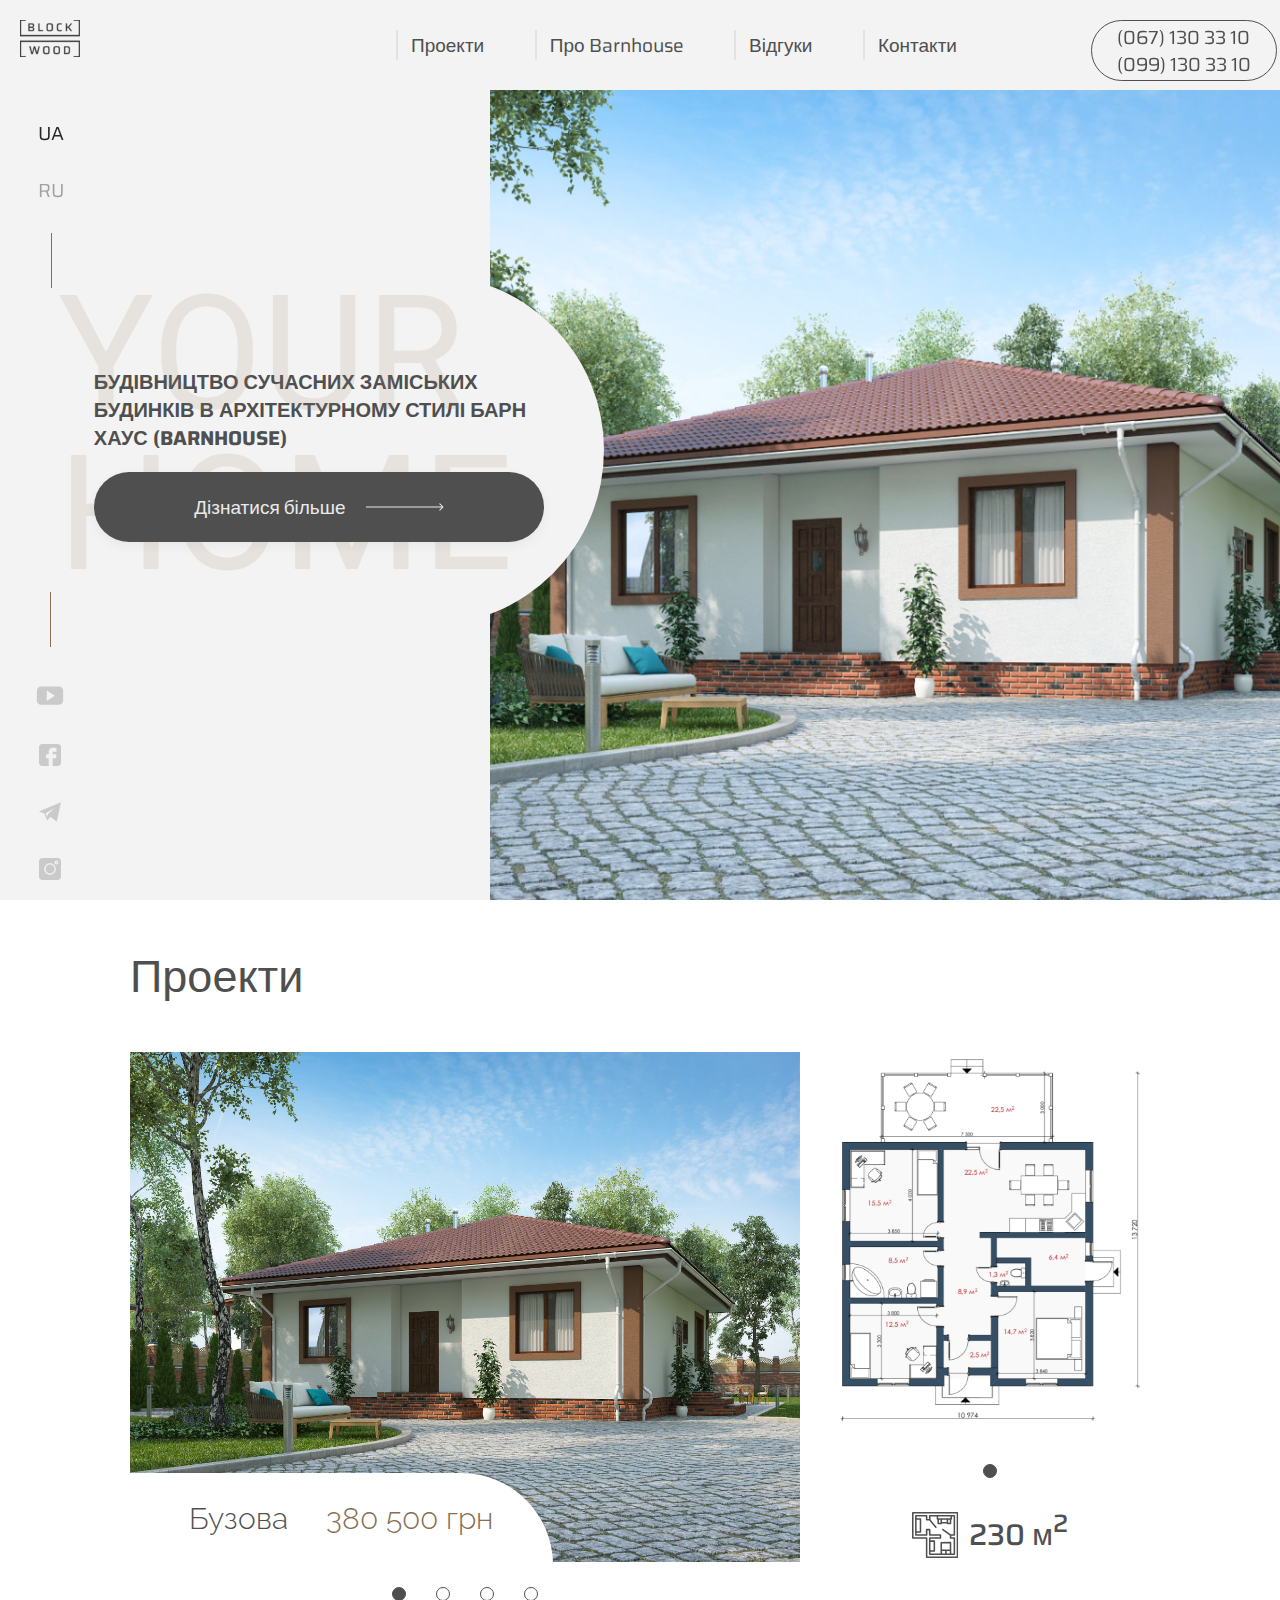
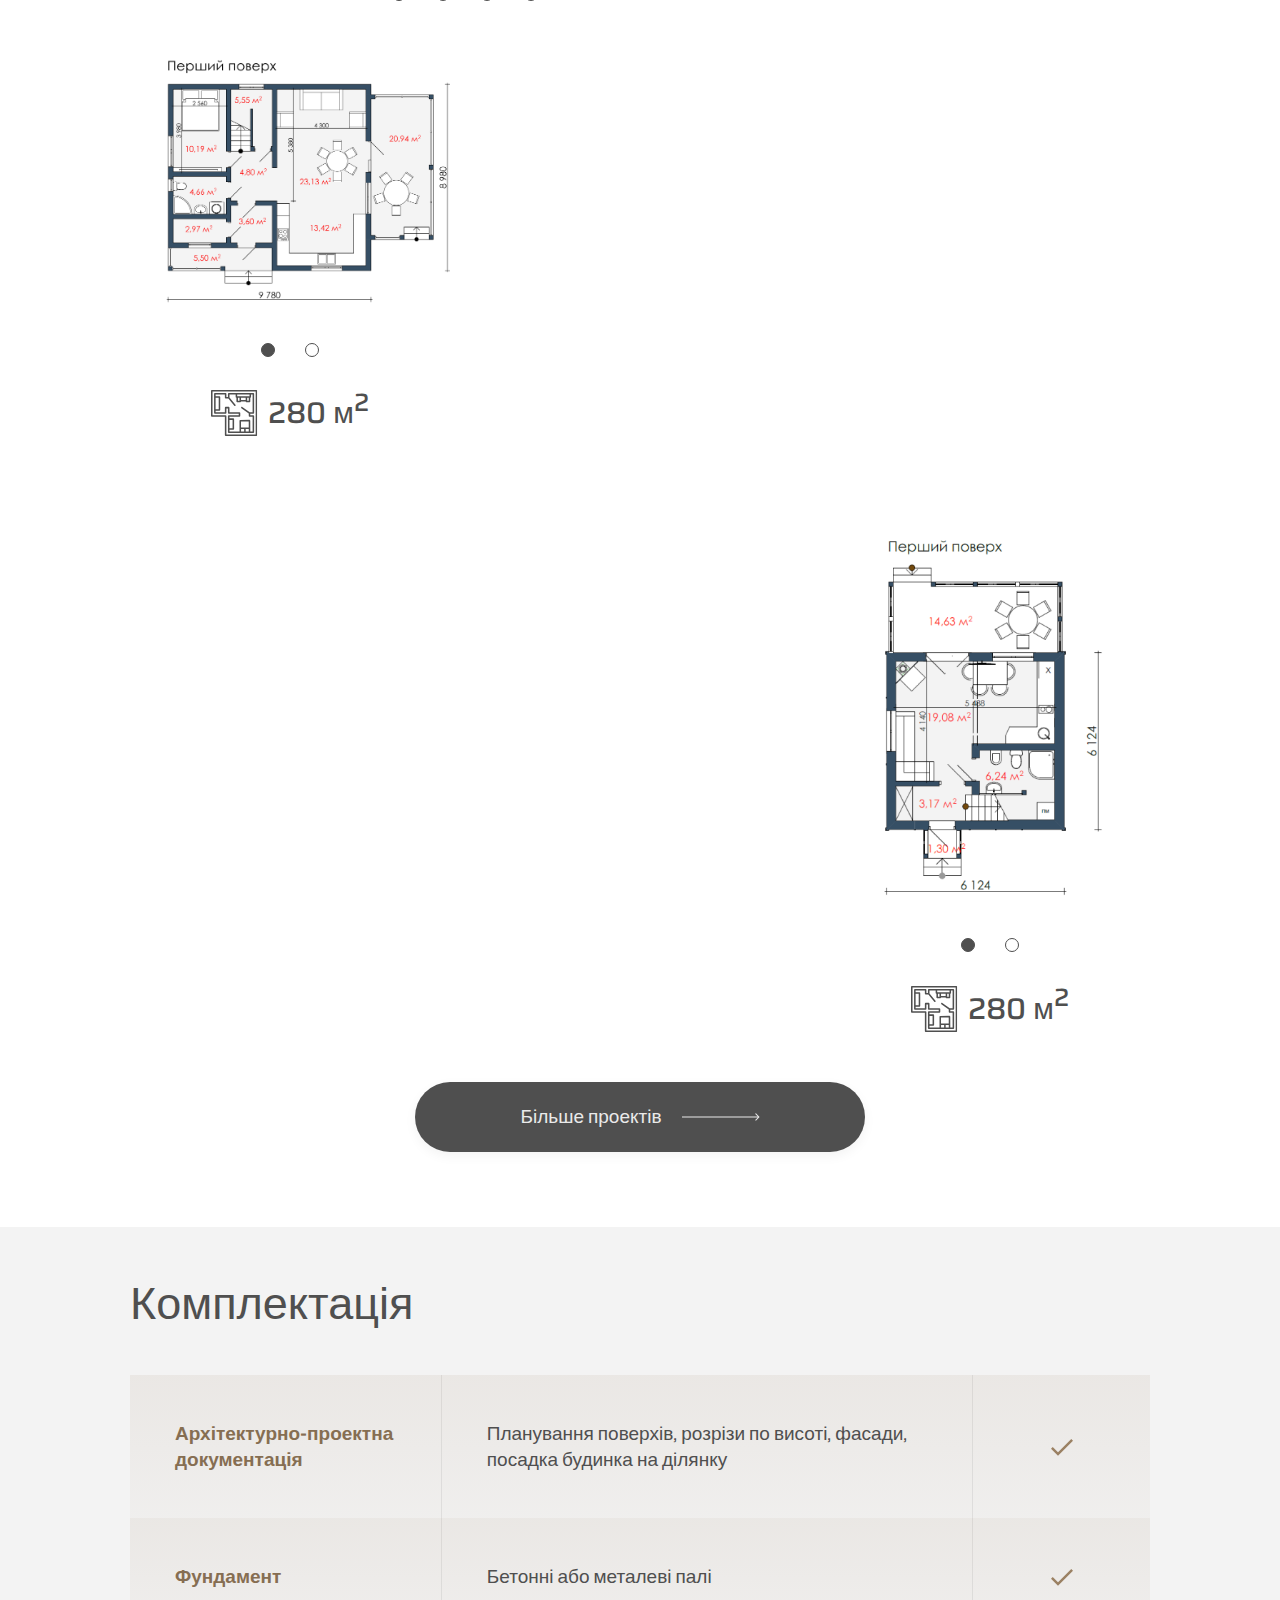
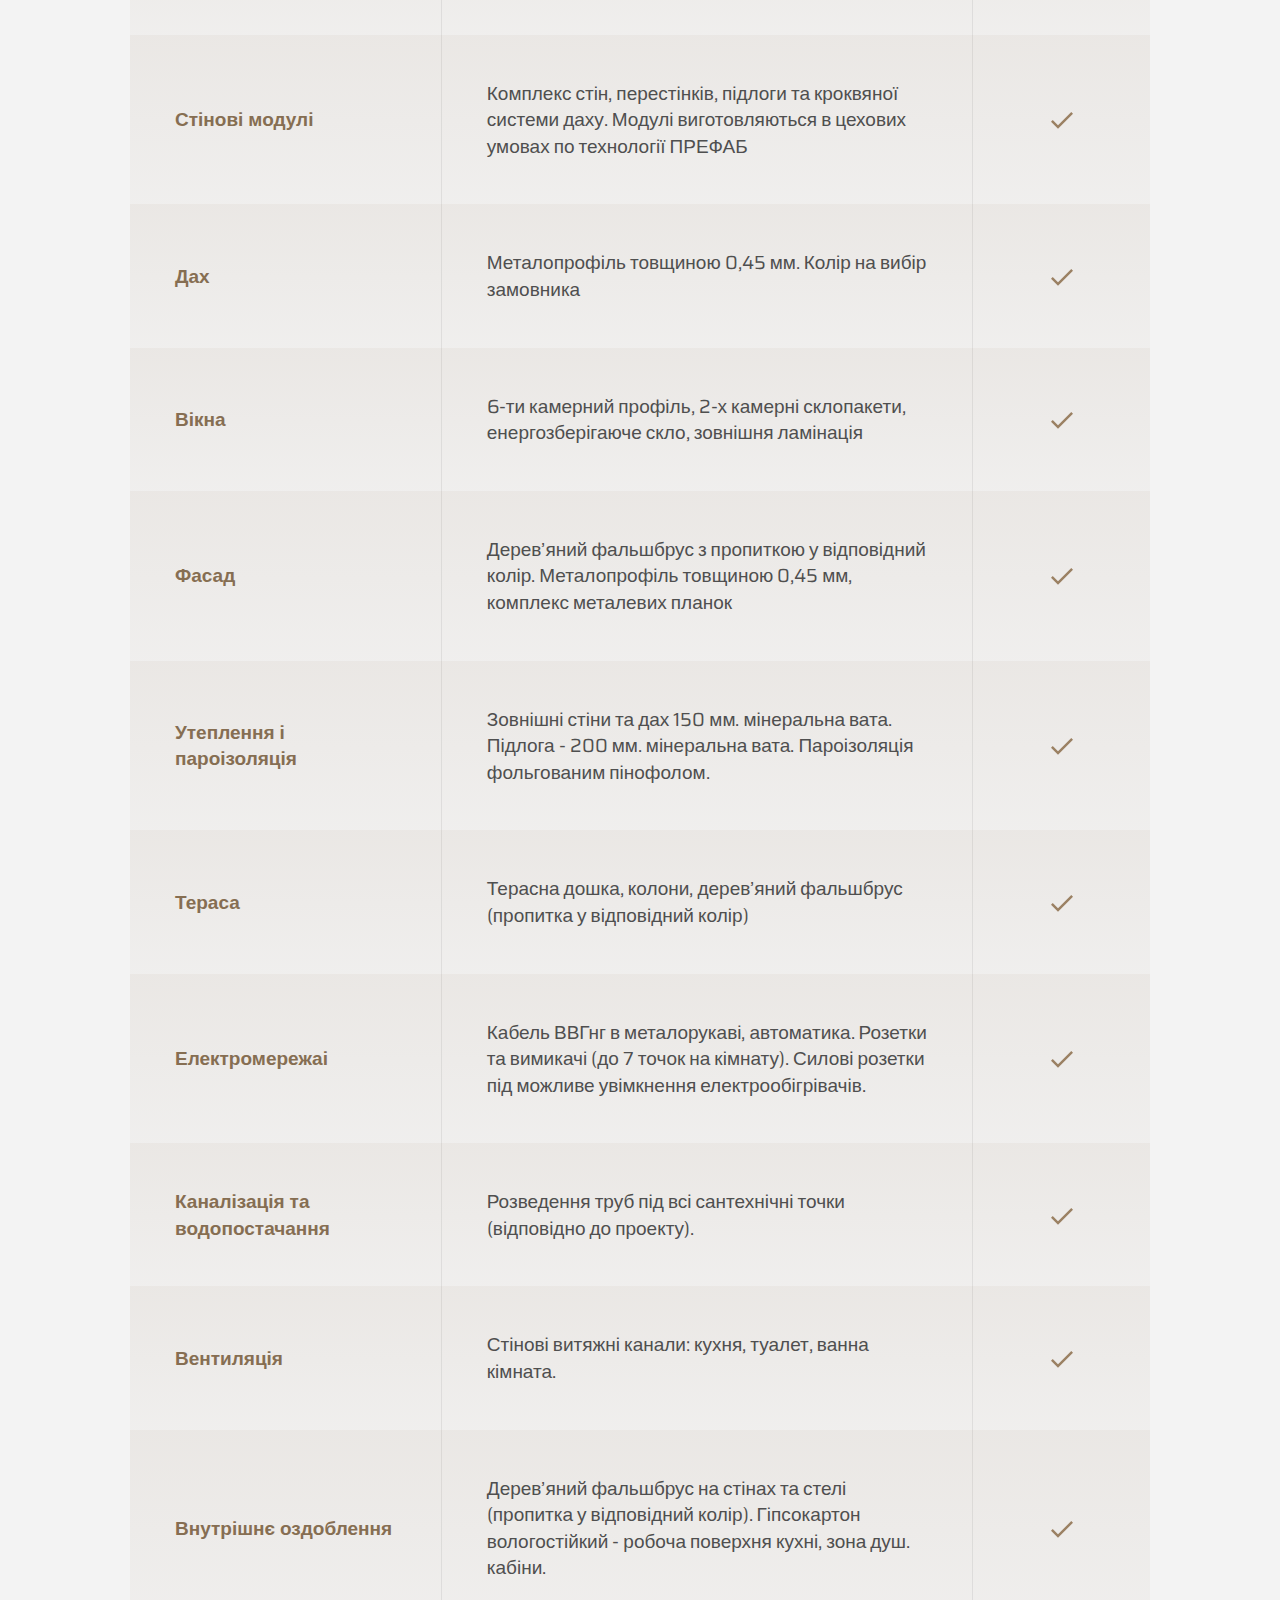
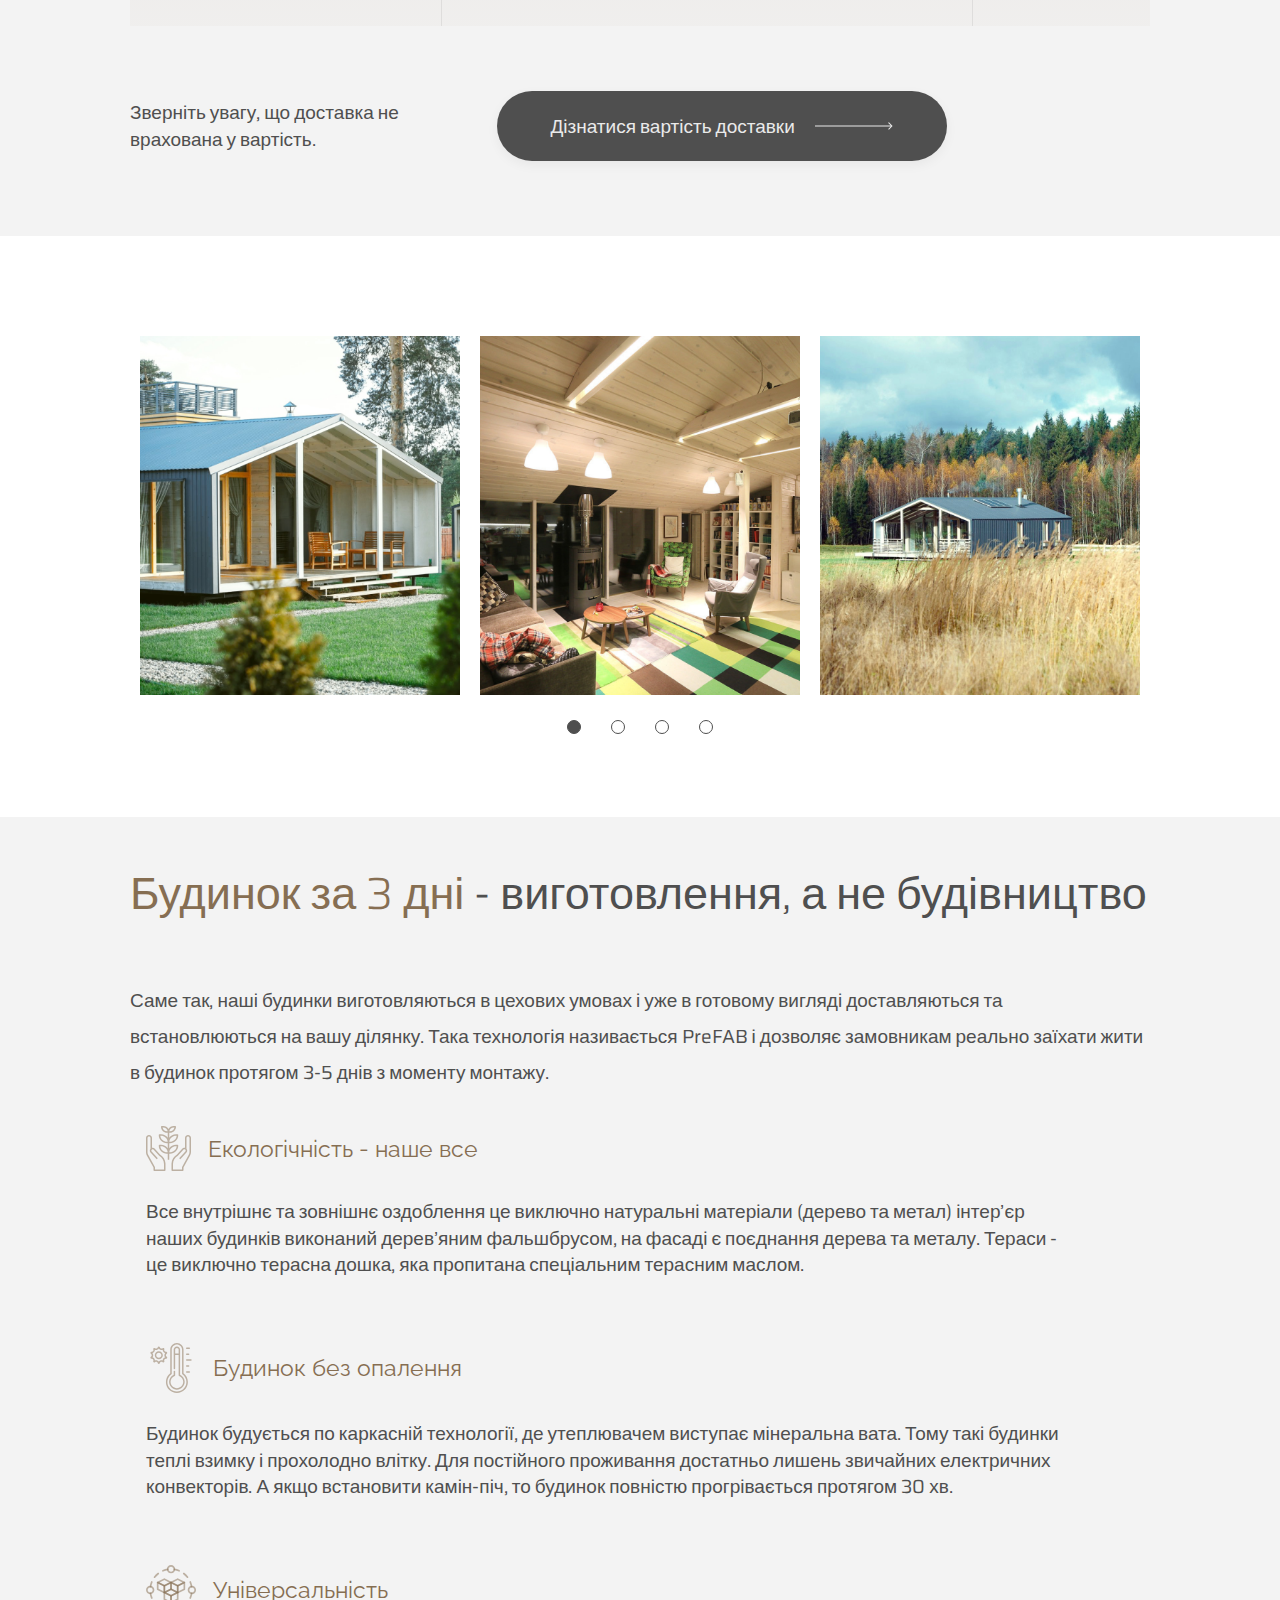
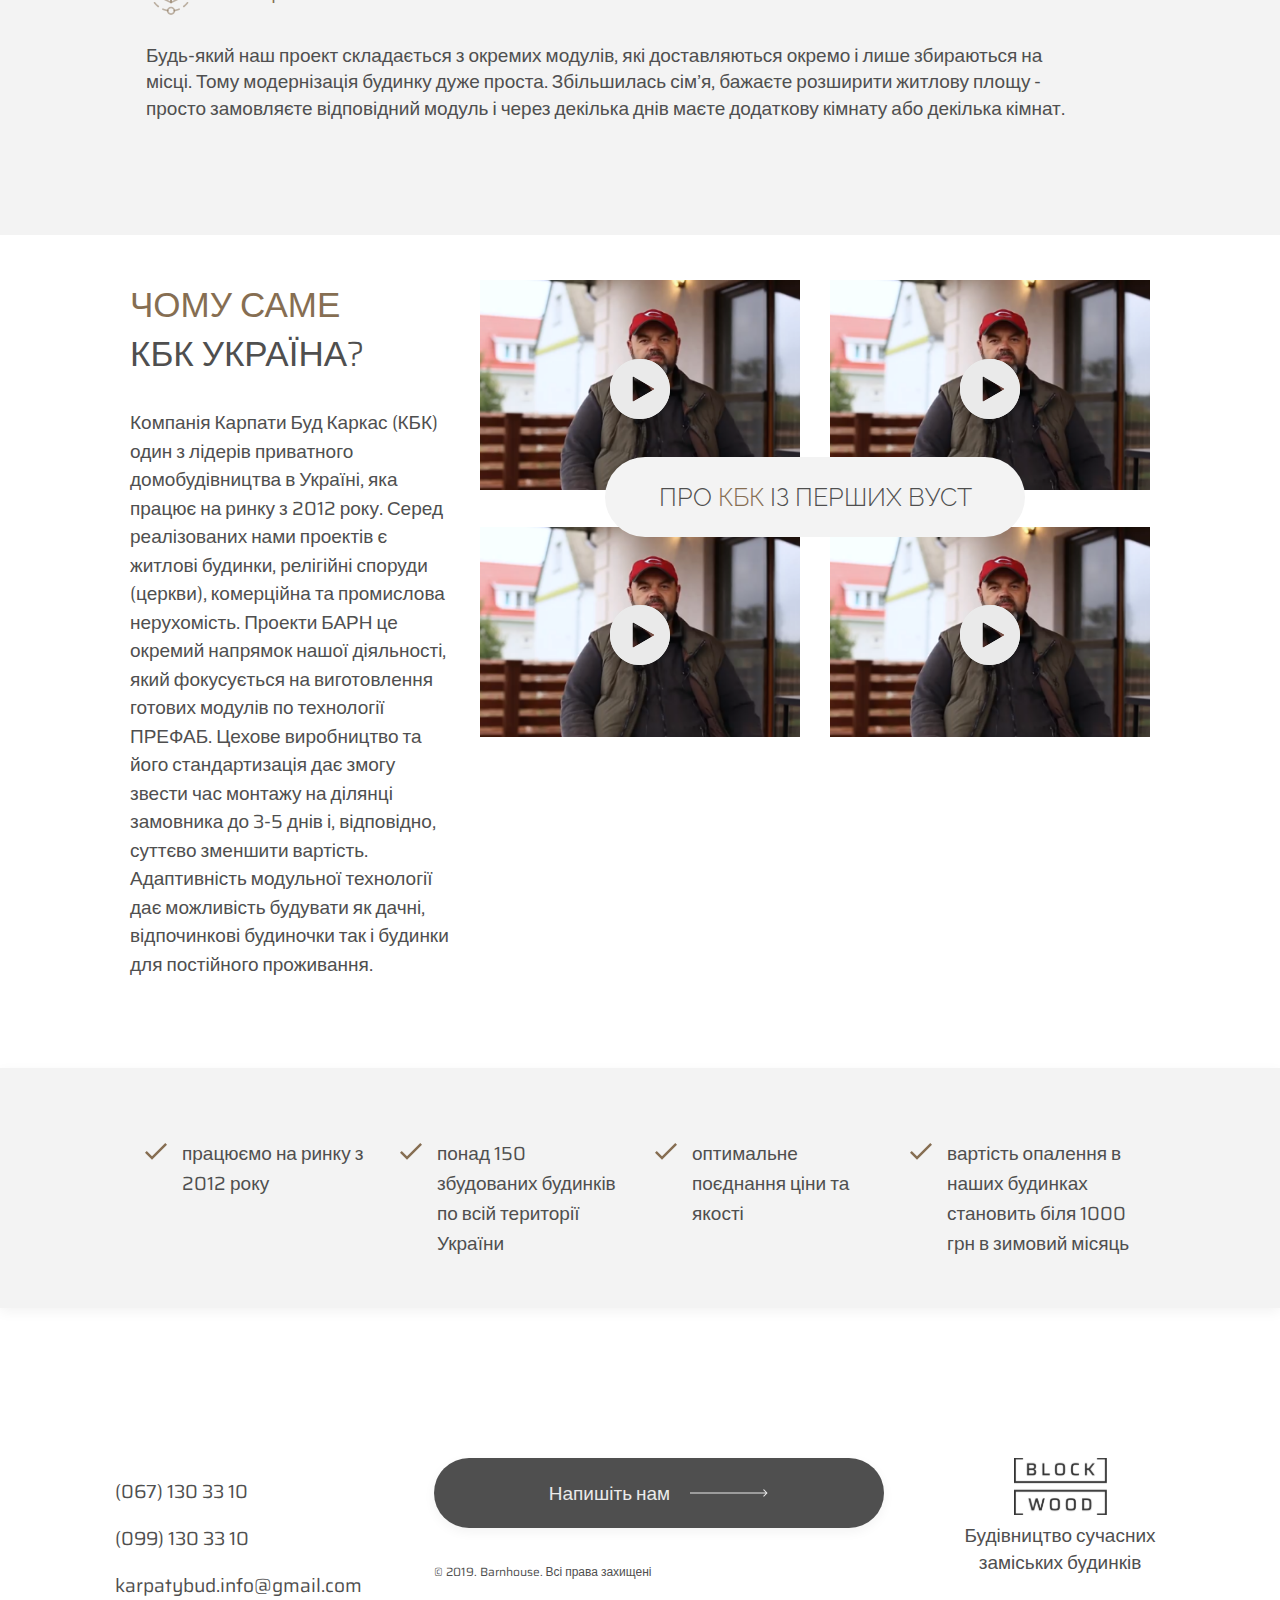
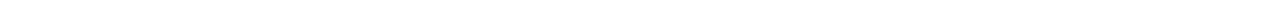
==== commit 1f52e5d9: "gaz" ====
--- a/index.html
+++ b/index.html
@@ -67,10 +67,6 @@
             <input type="text" placeholder="Ваше iм’я" />
             <input class="phone" type="tel" placeholder="Ваш номер телефону" />
             <button type="submit" class="btn_main" href="#">
-              <span></span>
-              <span></span>
-              <span></span>
-              <span></span>
               Залишити заявку
               <svg
                 width="78"
@@ -346,8 +342,6 @@
           </a>
         </li>
         <li><a href="">Відгуки</a></li>
-        <li><a href="">Партнерство</a></li>
-
         <li><a href="">Контакти</a></li>
         <li class="tel_1">
           <a href="tel:+380671303310">
@@ -370,7 +364,7 @@
         </div>
       </ul>
       <div class="tel_block">
-        <a href="tel:+380671303310">
+        <a href="tel:+0671303310">
           (067) 130 33 10
         </a>
         <a href="tel:+380671303310">
@@ -458,7 +452,7 @@
         </a>
       </div>
     </div>
-    <main class="home">
+    <main>
       <section class="first_view">
         <div class="menu_btn">
           <img src="./img/menu.svg" alt="" />
@@ -475,15 +469,9 @@
         <div class="left_block_wrap">
           <div class="left_block">
             <h1>
-              BARN HOUSE
+              YOUR HOME
             </h1>
             <div class="left_block_text">
-              <h2>
-                <span>
-                  Барн
-                </span>
-                Хаус
-              </h2>
               <p>
                 Будівництво сучасних заміських будинків в архітектурному стилі
                 Барн Хаус (Barnhouse)
@@ -494,10 +482,6 @@
                 data-target="#modal_three"
                 href="#"
               >
-                <span></span>
-                <span></span>
-                <span></span>
-                <span></span>
                 Дізнатися більше
                 <svg
                   width="78"
@@ -530,64 +514,38 @@
                 <div class="relative_block">
                   <div class="proj_dscr">
                     <span class="proj_name">
-                      Барн-40
+                      Бузова
                     </span>
                     <span class="proj_price">
-                      386 00 грн
+                        380 500 грн
                     </span>
                   </div>
                   <div class="slider slider_1">
                     <div class="slide_img">
-                      <img src="./img/1s.jpg" alt="" />
+                      <img src="./img/buzova_1.jpg" alt="" />
                     </div>
                     <div class="slide_img">
-                      <img src="./img/2s.jpg" alt="" />
+                      <img src="./img/buzova_2.jpg" alt="" />
                     </div>
                     <div class="slide_img">
-                      <img src="./img/3s.jpg" alt="" />
+                      <img src="./img/buzova_3.jpg" alt="" />
                     </div>
                     <div class="slide_img">
-                      <img src="./img/4s.jpg" alt="" />
+                      <img src="./img/buzova_4.jpg" alt="" />
                     </div>
-                    <div class="slide_img">
-                      <img src="./img/5s.jpg" alt="" />
-                    </div>
                   </div>
                 </div>
               </div>
               <div class="col-lg-4">
-                <div class="plan_img">
-                  <div class="tool_tips">
-                    <img src="./img/button_info.svg" alt="" />
-                    <ul class="plan_tooltip">
-                      <div class="tiengle_up"></div>
-                      <li>
-                        4 м
-                        <sup>
-                          2
-                        </sup>
-                        - санвузол
-                      </li>
-                    </ul>
-                  </div>
-                  <img src="./img/40v.png" alt="" />
+                <div class="slide_plan slider">
+                  <div class="plan_img">
+                    <img src="./img/40v.png" alt="" />
+                  </div>
                 </div>
                 <div class="plan_dscr">
                   <div class="area">
                     <img src="./img/blueprint1.svg" alt="" />
-                    <span> 40 м<sup>2</sup> </span>
-                  </div>
-                  <div class="kitchen">
-                    <img src="./img/kitchen1.svg" alt="" />
-                    <span>12 м<sup>2</sup> - кухня-вітальня</span>
-                  </div>
-                  <div class="bedroom">
-                    <img src="./img/bed1.svg" alt="" />
-                    <span>7 м<sup>2</sup> - спальня</span>
-                  </div>
-                  <div class="terasse">
-                    <img src="./img/terrace1.svg" alt="" />
-                    <span>9 м<sup>2</sup> - тераса</span>
+                    <span> 230 м<sup>2</sup> </span>
                   </div>
                 </div>
               </div>
@@ -596,52 +554,18 @@
           <div class="plan_wrap ">
             <div class="row">
               <div class="col-lg-4">
-                <div class="plan_img">
-                  <div class="tool_tips">
-                    <img src="./img/button_info.svg" alt="" />
-                    <ul class="plan_tooltip">
-                      <div class="tiengle_up"></div>
-                      <li>
-                        5 м
-                        <sup>
-                          2
-                        </sup>
-                        - кухня
-                      </li>
-                      <li>
-                        3 м
-                        <sup>
-                          2
-                        </sup>
-                        - санвузол
-                      </li>
-                      <li>
-                        3 м
-                        <sup>
-                          2
-                        </sup>
-                        - кладова
-                      </li>
-                    </ul>
-                  </div>
-                  <img src="./img/pl_1.png" alt="" />
+                <div class="slide_plan slider">
+                  <div class="plan_img">
+                    <img src="./img/p1.png" alt="" />
+                  </div>
+                  <div class="plan_img">
+                    <img src="./img/p2.png" alt="" />
+                  </div>
                 </div>
                 <div class="plan_dscr">
                   <div class="area">
                     <img src="./img/blueprint1.svg" alt="" />
-                    <span> 84 м<sup>2</sup> </span>
-                  </div>
-                  <div class="kitchen">
-                    <img src="./img/kitchen1.svg" alt="" />
-                    <span> 27 м<sup>2</sup> - кухня-вітальня</span>
-                  </div>
-                  <div class="bedroom">
-                    <img src="./img/bed1.svg" alt="" />
-                    <span>9 м<sup>2</sup> - спальні</span>
-                  </div>
-                  <div class="terasse">
-                    <img src="./img/terrace1.svg" alt="" />
-                    <span>15 м<sup>2</sup> - тераса</span>
+                    <span> 280 м<sup>2</sup> </span>
                   </div>
                 </div>
               </div>
@@ -649,28 +573,23 @@
                 <div class="relative_block">
                   <div class="proj_dscr">
                     <span class="proj_name">
-                      Барн-84
+                      Гора
                     </span>
                     <span class="proj_price">
-                      793 000 грн
+                      420 500  грн
                     </span>
                   </div>
                   <div class="slider slider_1">
                     <div class="slide_img">
-                      <img src="./img/1q.jpg" alt="" />
+                      <img src="./img/Gora_0003.jpg" alt="" />
                     </div>
                     <div class="slide_img">
-                      <img src="./img/2q.jpg" alt="" />
+                      <img src="./img/Gora_0000.jpg" alt="" />
                     </div>
                     <div class="slide_img">
-                      <img src="./img/3q.jpg" alt="" />
+                      <img src="./img/Gora_0001.jpg" alt="" />
                     </div>
-                    <div class="slide_img">
-                      <img src="./img/4q.jpg" alt="" />
-                    </div>
-                    <div class="slide_img">
-                      <img src="./img/5q.jpg" alt="" />
-                    </div>
+                  
                   </div>
                 </div>
               </div>
@@ -678,104 +597,44 @@
           </div>
           <div class="plan_wrap">
             <div class="row">
-              <div class="col-lg-8  wow bounceInLeft" data-wow-duration="2s">
+              <div class="col-lg-8  wow bounceInLeft" data-wow-duration="2s"">
                 <div class="relative_block">
                   <div class="proj_dscr">
                     <span class="proj_name">
-                      Барн-116
+                      Микулинці
                     </span>
                     <span class="proj_price">
-                      1 098 000 грн
+                      490 300 грн
                     </span>
                   </div>
                   <div class="slider slider_1">
                     <div class="slide_img">
-                      <img src="./img/1w.jpg" alt="" />
+                      <img src="./img/1vv.jpg" alt="" />
                     </div>
                     <div class="slide_img">
-                      <img src="./img/2w.jpg" alt="" />
+                      <img src="./img/2vv.jpg" alt="" />
                     </div>
                     <div class="slide_img">
-                      <img src="./img/3w.jpg" alt="" />
+                      <img src="./img/3vv.jpg" alt="" />
                     </div>
-                    <div class="slide_img">
-                      <img src="./img/4w.jpg" alt="" />
-                    </div>
-                    <div class="slide_img">
-                      <img src="./img/5w.jpg" alt="" />
-                    </div>
+
                   </div>
                 </div>
               </div>
               <div class="col-lg-4">
-                <div class="plan_img">
-                  <div class="tool_tips">
-                    <img src="./img/button_info.svg" alt="" />
-                    <ul class="plan_tooltip">
-                      <div class="tiengle_up"></div>
-
-                      <li>
-                        5 м
-                        <sup>
-                          2
-                        </sup>
-                        - санвузол
-                      </li>
-                      <li>
-                        11 м
-                        <sup>
-                          2
-                        </sup>
-                        - спальня
-                      </li>
-                      <li>
-                        10 м
-                        <sup>
-                          2
-                        </sup>
-                        - гостьова спальня
-                      </li>
-                      <li>
-                        4 м
-                        <sup>
-                          2
-                        </sup>
-                        - кладова
-                      </li>
-                      <li>
-                        5 м
-                        <sup>
-                          2
-                        </sup>
-                        - хол
-                      </li>
-                      <li>
-                        4 м
-                        <sup>
-                          2
-                        </sup>
-                        - тераса
-                      </li>
-                    </ul>
-                  </div>
-                  <img src="./img/pl_2.png" alt="" />
+                <div class="slide_plan slider">
+                  <div class="plan_img">
+                    <img src="./img/zc1.png" alt="" />
+                  </div>
+                  <div class="plan_img">
+                    <img src="./img/zc2.png" alt="" />
+                  </div>
+                  
                 </div>
                 <div class="plan_dscr">
                   <div class="area">
                     <img src="./img/blueprint1.svg" alt="" />
-                    <span> 116 м<sup>2</sup> </span>
-                  </div>
-                  <div class="kitchen">
-                    <img src="./img/kitchen1.svg" alt="" />
-                    <span> 27 м<sup>2</sup> - кухня-вітальня</span>
-                  </div>
-                  <div class="bedroom">
-                    <img src="./img/bed1.svg" alt="" />
-                    <span>11 м<sup>2</sup> - спальня</span>
-                  </div>
-                  <div class="terasse">
-                    <img src="./img/terrace1.svg" alt="" />
-                    <span>24 м<sup>2</sup> - тераса</span>
+                    <span> 280 м<sup>2</sup> </span>
                   </div>
                 </div>
               </div>
@@ -787,10 +646,7 @@
             data-target="#modal_fourth"
             href="#"
           >
-            <span></span>
-            <span></span>
-            <span></span>
-            <span></span>
+         
             Більше проектів
             <svg
               width="78"
@@ -811,9 +667,6 @@
         <div class="container">
           <h3>
             Комплектація
-            <span class="gold_text">
-              Барн Хаусу
-            </span>
           </h3>
           <ul class="equipment">
             <li>
@@ -1126,10 +979,6 @@
               data-target="#modal_one"
               href="#"
             >
-              <span></span>
-              <span></span>
-              <span></span>
-              <span></span>
               Дізнатися вартість доставки
               <svg
                 width="78"
@@ -1149,29 +998,6 @@
       </section>
       <section class="fourth_view">
         <div class="container">
-          <h3>
-            Стиль
-            <span class="gold_text">
-              Барн Хаусу
-            </span>
-          </h3>
-          <div class="row">
-            <div class="col-lg-4">
-              Це сучасний стиль архітектури, який утворився на перитині 3-х
-              стилів: мінімалізму, лофту та біо-теку. Особливістю таких будинків
-              є велика площа скла, інколи це буває ціла фронтонна стіна будинку.
-            </div>
-            <div class="col-lg-4">
-              Будинки характеризуються досить простою зовнішньою формою, великим
-              об’ємом в середині за рахунок відсутності стелі та простими,
-              натуральними оздоблювальними матеріалами (метал, дерево, камінь).
-            </div>
-            <div class="col-lg-4">
-              Також тераси, в таких будинках вони є досить впізнавані. Вони
-              мають закриті бокові сторони і є геометричним продовженням
-              будинку.
-            </div>
-          </div>
           <div class="slider_2 slider">
             <div class="slide_2">
               <div class="slide_2_img_wrap">
@@ -1301,8 +1127,8 @@
         <div class="container">
           <div class="row">
             <div class="col-lg-4 col-12">
-              <h3>
-                Чому саме
+              <h3 class="why_title">
+                Чому саме <br />
                 <span class="gold_text"> КБК Україна? </span>
               </h3>
               <p class="why_text">
@@ -1519,7 +1345,6 @@
                   fill="#866E52"
                 />
               </svg>
-
               <p>
                 понад 150 збудованих будинків по всій території України
               </p>
@@ -1609,7 +1434,7 @@
             </div>
           </div>
           <div class="footer_logo">
-            <img src="./img/logo2.svg" alt="" />
+            <img src="./img/logo.svg" alt="" />
             <p>
               Будівництво сучасних заміських будинків
             </p>
--- a/style/main.css
+++ b/style/main.css
@@ -5,9 +5,9 @@
 body {
   font-family: "Saira", sans-serif;
   overflow-x: hidden;
-  color: #eaeaea;
+  color: #4f4f4f;
   font-size: 19px;
-  background-color: #202020;
+  background-color: #f3f3f3;
   line-height: 140%;
 }
 
@@ -67,26 +67,32 @@
   justify-content: space-between;
   width: 45%;
 }
-.menu li {
+.menu li a {
   padding: 0 15px;
-  border-right: 1px solid rgba(246, 246, 246, 0.2);
-  border-left: 1px solid rgba(246, 246, 246, 0.2);
   height: 30px;
+}
+.menu a {
+  color: #4f4f4f;
 }
 .tel_block {
   padding: 3px 25px;
-  border: 1px solid rgba(246, 246, 246, 0.2);
-  box-sizing: border-box;
   position: fixed;
   right: 3px;
   top: 20px;
   z-index: 9;
+  border: 1px solid #4f4f4f;
+  box-sizing: border-box;
+  border-radius: 1000px;
 }
 .tel_block a {
   display: block;
+  color: #4f4f4f;
 }
 .soc_side a {
   display: block;
+}
+.soc_side path {
+  fill: #262626;
 }
 .soc_side a:not(:last-child) {
   margin-bottom: 30px;
@@ -132,13 +138,14 @@
   font-size: 200px;
   line-height: 200px;
   font-family: "Roboto", sans-serif;
-  color: rgba(255, 255, 255, 0.03);
+  color: rgba(155, 129, 99, 0.14);
   position: absolute;
   top: 10%;
-  right: 0;
 }
 .left_block {
   position: relative;
+  display: flex;
+  align-items: center;
 }
 .btn_main {
   position: relative;
@@ -151,109 +158,26 @@
   display: flex;
   justify-content: center;
   align-items: center;
+  background: #4f4f4f;
+  box-shadow: 0px 4px 12px rgba(0, 0, 0, 0.05);
+  border-radius: 50px;
+  font-size: 19px;
+  line-height: 23px;
 }
 .btn_main,
 .btn_main path {
   transition: all 0.3s;
 }
 .btn_main:hover {
-  color: #866e52;
-}
-.btn_main:hover path {
-  fill: #866e52;
+  box-shadow: none;
+  color: #eaeaea;
+  box-shadow: 5px 14px 12px rgba(0, 0, 0, 0.2);
 }
 
 .btn_main svg {
   margin-left: 20px;
 }
 
-.btn_main:hover span:nth-child(1) {
-  background: linear-gradient(to right, #202020, #866e52);
-}
-.btn_main:hover span:nth-child(2) {
-  background: linear-gradient(to bottom, #202020, #866e52);
-}
-.btn_main:hover span:nth-child(3) {
-  background: linear-gradient(to left, #202020, #866e52);
-}
-.btn_main:hover span:nth-child(4) {
-  background: linear-gradient(to top, #202020, #866e52);
-}
-
-.btn_main span:nth-child(1) {
-  position: absolute;
-  top: 0;
-  left: 0;
-  width: 100%;
-  height: 2px;
-  background: linear-gradient(to right, #202020, #eaeaea);
-  animation: animate1 2s linear infinite;
-  animation-delay: 1s;
-}
-@keyframes animate1 {
-  0% {
-    transform: translateX(-100%);
-  }
-  100% {
-    transform: translateX(100%);
-  }
-}
-
-.btn_main span:nth-child(2) {
-  position: absolute;
-  top: 0;
-  right: 0;
-  width: 2px;
-  height: 100%;
-  background: linear-gradient(to bottom, #202020, #eaeaea);
-  animation: animate2 2s linear infinite;
-}
-
-@keyframes animate2 {
-  0% {
-    transform: translateY(-100%);
-  }
-  100% {
-    transform: translateY(100%);
-  }
-}
-
-.btn_main span:nth-child(3) {
-  position: absolute;
-  bottom: 0;
-  left: 0;
-  width: 100%;
-  height: 2px;
-  background: linear-gradient(to left, #202020, #eaeaea);
-  animation: animate3 2s linear infinite;
-  animation-delay: 1s;
-}
-@keyframes animate3 {
-  0% {
-    transform: translateX(100%);
-  }
-  100% {
-    transform: translateX(-100%);
-  }
-}
-
-.btn_main span:nth-child(4) {
-  position: absolute;
-  top: 0;
-  left: 0;
-  width: 2px;
-  height: 100%;
-  background: linear-gradient(to top, #202020, #eaeaea);
-  animation: animate4 2s linear infinite;
-}
-@keyframes animate4 {
-  0% {
-    transform: translateY(100%);
-  }
-  100% {
-    transform: translateY(-100%);
-  }
-}
 h2 {
   font-style: normal;
   font-weight: normal;
@@ -267,27 +191,33 @@
 .left_block_wrap {
   display: flex;
   align-items: center;
+  width: 38%;
 }
 .left_block {
-  width: 700px;
+  width: calc(100% + 100px);
   padding: 60px 100px 60px 150px;
   margin-top: -90px;
   margin-right: -100px;
-  background-color: #202020;
+  background-color: #f3f3f3;
   height: 485px;
+  border-radius: 1000px;
+  justify-content: center;
 }
 .left_block_text p {
-  font-size: 23px;
+  font-weight: bold;
+  font-size: 30px;
   line-height: 140%;
-  margin: 50px 0;
-}
-.language_block a {
-  color: rgba(246, 246, 246, 0.2);
+  max-width: 460px;
   text-transform: uppercase;
   margin-bottom: 30px;
 }
+.language_block a {
+  color: rgba(38, 38, 38, 0.4);
+  text-transform: uppercase;
+  margin-bottom: 30px;
+}
 .language_block .active_lang {
-  color: #866e52;
+  color: #262626;
 }
 .language_block {
   flex-direction: column;
@@ -301,14 +231,14 @@
 }
 
 .second_view {
-  background-color: #1a1a1a;
+  background-color: #fff;
   padding-top: 45px;
   padding-bottom: 75px;
 }
 h3 {
   font-size: 45px;
   line-height: 140%;
-  color: #eaeaea;
+  color: #4f4f4f;
   font-weight: 300;
 }
 .slider .slick-dots {
@@ -317,21 +247,23 @@
   margin-top: 25px;
 }
 .slider .slick-dots li button {
-  border: 1px solid #eaeaea;
+  border: 1px solid #4f4f4f;
   box-sizing: border-box;
   border-radius: 1px;
   width: 14px;
   height: 14px;
   color: transparent;
   background-color: transparent;
+  border-radius: 50%;
 }
 .slider .slick-dots li:not(:last-child) {
   margin-right: 30px;
 }
 
 .slider .slick-dots .slick-active button {
-  background-color: #a58e73;
-  border: 1px solid #a58e73;
+  background-color: #4f4f4f;
+  border: 1px solid #4f4f4f;
+  border-radius: 50%;
 }
 .plan_wrap {
   position: relative;
@@ -344,23 +276,25 @@
 .proj_dscr {
   font-family: "Raleway", sans-serif;
   padding: 30px 60px;
-  background-color: #1a1a1a;
+  background-color: #fff;
   position: absolute;
   left: -1px;
-  bottom: 75px;
+  bottom: 50px;
   z-index: 100;
   font-size: 42px;
   line-height: 45px;
   font-weight: 300;
+  border-radius: 0px 100px 0px 0px;
 }
 
 .proj_price {
   margin-left: 30px;
+  color: #866e52;
 }
 .plan_dscr {
   display: flex;
   flex-wrap: wrap;
-  color: #a58e73;
+  color: #4f4f4f;
   font-size: 19px;
   line-height: 19px;
   font-weight: 500;
@@ -370,8 +304,9 @@
   font-size: 14px;
 }
 .plan_dscr > div {
-  width: 48%;
-  display: flex;
+  width: 100%;
+  display: flex;
+  justify-content: center;
   align-items: center;
   margin-top: 20px;
 }
@@ -396,8 +331,10 @@
   justify-content: center;
   margin-bottom: 10px;
 }
+.plan_img img {
+  margin: 0 auto;
+}
 .modal_form .btn_main {
-  background-color: transparent !important;
   border: none;
 }
 .slide_wrap {
@@ -411,21 +348,26 @@
   display: flex;
   font-size: 19px;
   line-height: 19px;
-  color: #eaeaea;
+  color: #4f4f4f;
   justify-content: space-between;
   background: linear-gradient(
     180deg,
-    rgba(56, 56, 56, 0.87) 0%,
-    rgba(50, 50, 50, 0.62) 100%
+    rgba(231, 227, 223, 0.73) 0%,
+    rgba(231, 227, 223, 0.28) 100%
   );
   align-items: center;
 }
 .equipment li:hover {
-  color: #866e52;
-}
-.equipment li:hover path {
-  fill: #866e52;
-}
+  background: linear-gradient(
+    180deg,
+    rgba(134, 110, 82, 0.224) 0%,
+    rgba(134, 110, 82, 0.168) 100%
+  );
+}
+.check_mark path {
+  fill: #9b8163;
+}
+
 .equipment li > div {
   padding: 45px;
 }
@@ -437,14 +379,15 @@
 }
 .equipment_name {
   width: 420px;
+  color: #866e52;
 }
 .check_mark {
   text-align: center;
 }
 .equipment_text {
   padding: 45px 30px;
-  border-left: 1px solid #262626;
-  border-right: 1px solid #262626;
+  border-left: 1px solid rgba(79, 79, 79, 0.1);
+  border-right: 1px solid rgba(79, 79, 79, 0.1);
 }
 
 .third_view,
@@ -461,7 +404,7 @@
   align-items: center;
 }
 .third_view .container > div:last-child p {
-  color: #866e52;
+  color: #4f4f4f;
   max-width: 33%;
   margin-right: 30px;
 }
@@ -469,7 +412,7 @@
   font-size: 19px;
   line-height: 36px;
   font-family: "Raleway", sans-serif;
-  background-color: #1a1a1a;
+  background-color: #fff;
   padding-top: 40px;
   padding-bottom: 60px;
 }
@@ -480,7 +423,7 @@
   margin-top: 20px;
 }
 .fifth_view {
-  background-color: #202020;
+  background-color: #f3f3f3;
 }
 .fifth_view > .container > p {
   font-size: 19px;
@@ -495,19 +438,25 @@
   padding: 26px 8% 39px 16px;
 }
 .pluses:hover {
-  background: linear-gradient(180deg, #272727 0%, rgba(49, 49, 49, 0.62) 100%);
+  background: linear-gradient(
+    180deg,
+    rgba(231, 227, 223, 0.73) 0%,
+    rgba(231, 227, 223, 0.28) 100%
+  );
 }
 .pluses p {
   font-size: 19px;
   line-height: 140%;
   color: #866e52;
   margin-top: 27px;
+  color: #4f4f4f;
 }
 .plusess_title {
   display: flex;
   align-items: center;
 }
 .plusess_title span {
+  color: #866e52;
   font-size: 23px;
   line-height: 23px;
   font-family: "Raleway", sans-serif;
@@ -531,13 +480,23 @@
 }
 .video_block_text {
   font-family: "Raleway", sans-serif;
-  background-color: #1a1a1a;
+  background-color: #f3f3f3;
   width: 75%;
   padding: 35px 15px;
   text-align: center;
-  font-size: 44px;
+  font-size: 25px;
   line-height: 45px;
   font-weight: 300;
+  text-transform: uppercase;
+  border-radius: 1000px;
+}
+.why_title {
+  font-size: 35px;
+  text-transform: uppercase;
+  color: #866e52;
+}
+.why_title .gold_text {
+  color: #4f4f4f;
 }
 .sixth_view h3 {
   margin-bottom: 30px;
@@ -563,18 +522,18 @@
   line-height: 36px;
 }
 .bottom_blocks:hover {
-  background-color: #866e52;
-}
-.bottom_blocks:hover svg path {
-  fill: #eaeaea;
-}
+  background-color: #e7e3df;
+}
+
 .sixth_view {
-  background-color: #1a1a1a;
+  background-color: #fff;
   padding-top: 45px;
   padding-bottom: 90px;
 }
 .bottom_section {
-  background-color: #202020;
+  background: #f3f3f3;
+  color: #4f4f4f;
+  box-shadow: 0px 4px 12px rgba(0, 0, 0, 0.05);
 }
 .footer_links a {
   display: block;
@@ -586,15 +545,18 @@
   margin-top: 34px;
 }
 .footer_logo {
-  color: #866e52;
+  color: #4f4f4f;
   text-align: center;
   width: 210px;
 }
 footer {
-  background-color: #1a1a1a;
+  background-color: #fff;
   padding-top: 150px;
   padding-bottom: 25px;
-  border-bottom: 5px solid #866e52;
+  color: #4f4f4f;
+}
+footer a {
+  color: #4f4f4f;
 }
 .you_tube_popup .modal-dialog,
 .you_tube_popup .modal-content {
@@ -603,9 +565,9 @@
   max-width: none !important;
 }
 .you_tube_popup .modal-content {
-  background-color: #333333;
+  background-color: #fff;
   border-radius: 2px;
-  border: 5px solid rgba(255, 255, 255, 0.5);
+  border: 5px solid rgb(134, 110, 82);
   border-radius: 2px;
 }
 .you_tube_popup .modal-header .close {
@@ -675,11 +637,11 @@
 }
 .modal_form,
 .thanks_modal {
-  background: #333333;
+  background: #f3f3f3;
   border-radius: 2px;
-  border: 5px solid rgba(255, 255, 255, 0.5);
+  border: 5px solid #866e52;
   padding: 50px 120px 80px 120px;
-  color: #eaeaea;
+  color: #4f4f4f;
   font-size: 23px;
   line-height: 129%;
 }
@@ -754,14 +716,13 @@
   line-height: 140%;
 }
 .soc_side a:hover path {
-  fill: #866e52;
-  fill-opacity: 1;
+  fill-opacity: 0.7;
 }
 .play_btn {
   cursor: pointer;
 }
 .language_block a:hover {
-  color: #a58e73;
+  color: #262626;
 }
 .play_btn svg {
   width: 100%;
@@ -770,93 +731,22 @@
 .play_btn:hover path {
   fill: #866e52;
 }
-
-/* 
-
-
-
-
-ABOUT PAGE !!!!!
-
-
-
-
-
-*/
-
-.partner_header,
-.partners {
-  background-color: #1a1a1a;
-}
-.partners_title span {
-  color: #866e52;
-}
-.partners_title {
-  margin-bottom: 43px;
-}
-.partners_sub_title {
-  font-family: "Raleway", sans-serif;
-  font-style: normal;
-  font-weight: normal;
-  font-size: 23px;
-  line-height: 36px;
-  margin-bottom: 55px;
-}
-.partners_list li {
-  margin-bottom: 8px;
-  font-family: "Raleway", sans-serif;
-  background: linear-gradient(
-    180deg,
-    rgba(56, 56, 56, 0.87) 0%,
-    rgba(50, 50, 50, 0.62) 100%
-  );
-  padding: 40px 0;
-  padding-left: 30px;
-  display: flex;
-  align-items: center;
-}
-.partners_list li p {
-  margin-left: 35px;
-  font-size: 23px;
-  line-height: 23px;
-}
-.partners_list li:hover {
-  background: linear-gradient(180deg, #272727 0%, rgba(49, 49, 49, 0.62) 100%);
-  color: #866e52;
-}
-.partners_list li:hover path {
-  fill: #866e52;
-}
-.partners_list {
-  margin-bottom: 100px;
-}
-.partners_first {
-  padding: 50px 0;
-}
-.form_bg_text {
-  font-family: "Roboto", sans-serif;
-  font-size: 200px;
-  line-height: 200px;
-  text-align: center;
-  color: rgba(255, 255, 255, 0.03);
-  position: absolute;
-  top: 0%;
-  left: 50%;
-  transform: translate(-50%, 0);
-  text-transform: uppercase;
-}
-.partners_form {
-  max-width: 690px;
-}
-.from_section {
-  position: relative;
-  padding-top: 200px;
-  padding-bottom: 65px;
-}
-.partner_footer {
-  background-color: #202020;
-  border: none;
-}
+.slick-slide img {
+  margin: 0 auto;
+}
+.tel_block a:hover {
+  color: #262626;
+}
+.slick-slide {
+  outline: none;
+}
+.sixth_view {
+  padding-top: 15px;
+}
+.sixth_view .why_title {
+  margin-top: 30px;
+}
+
 @media (min-width: 576px) {
   #modal_thanks .modal-dialog {
     max-width: 700px;
@@ -885,15 +775,12 @@
   .slide_2_img_wrap {
     padding: 0 10px;
   }
-  .menu {
-    width: 60%;
+  .video_block_text {
+    padding: 25px 15px;
   }
 }
 
 @media (max-width: 1399.9px) {
-  .form_bg_text {
-    font-size: 150px;
-  }
   .left_block {
     padding: 30px 70px 40px 100px;
     height: 400px;
@@ -921,7 +808,6 @@
   }
   .video_block_text {
     width: 60%;
-    font-size: 30px;
     line-height: 30px;
   }
   h2 {
@@ -945,36 +831,15 @@
   }
 }
 @media (max-width: 1199.9px) {
-  .partners h3 {
-    font-size: 35px;
-  }
-  .partners_sub_title,
-  .partners_list li p {
-    font-size: 20px;
-  }
-  .partners .bottom_blocks p {
-    font-size: 15px;
-  }
-  .form_bg_text {
-    font-size: 120px;
-  }
-  .partners_form {
-    max-width: 500px;
-    padding: 30px 80px 50px 80px;
-  }
-  .partners_form .form_title {
-    font-size: 30px;
-  }
-  .partners_form {
-    font-size: 18px;
-  }
-  .from_section {
-    padding-top: 170px;
-  }
-  .partners_form input {
-    height: 55px;
-  }
-
+  .menu li a:before {
+    display: none;
+  }
+  .proj_dscr {
+    bottom: 46px;
+  }
+  .left_block_wrap {
+    width: 100%;
+  }
   body {
     font-size: 16px;
   }
@@ -998,7 +863,7 @@
     z-index: 1000;
     flex-direction: column;
     justify-content: center;
-    background-color: #202020;
+    background-color: #f3f3f3;
     margin: 0;
     width: 320px;
     transition: all 0.7s;
@@ -1065,18 +930,11 @@
   }
 }
 @media (max-width: 991.9px) {
-  .partners_list li {
-    padding: 20px 0;
-    padding-left: 20px;
-  }
-  .partners_sub_title {
-    margin-bottom: 30px;
-  }
-  .form_bg_text {
-    font-size: 100px;
-  }
-  .bottom_blocks {
-    padding: 30px 15px 30px 15px;
+  .video_block_text {
+    font-size: 22px;
+  }
+  .btn_main {
+    font-size: 14px;
   }
   .bottom_section > .container {
     flex-wrap: wrap;
@@ -1108,9 +966,6 @@
   }
 }
 @media (max-width: 767.9px) {
-  .form_bg_text {
-    font-size: 80px;
-  }
   .modal_form input {
     height: 50px;
     font-size: 16px;
@@ -1133,8 +988,9 @@
   .video_block_text {
     width: auto;
     padding: 15px;
-    font-size: 22px;
-    line-height: 23px;
+    line-height: 19px;
+    font-size: 18px;
+    text-transform: unset;
   }
   .video_link_wrap {
     margin-top: 20px;
@@ -1168,36 +1024,19 @@
   }
 }
 @media (max-width: 575.9px) {
-  .partners .form_title {
-    font-size: 23px;
-    text-align: center;
-  }
-  .form_bg_text {
-    font-size: 48px;
-    line-height: 130%;
-  }
-  .from_section {
-    padding-top: 80px;
-  }
-  .partners h3 {
-    font-size: 24px;
-  }
-  .partners_sub_title,
-  .partners_list li p {
-    font-size: 15px;
-  }
-  .partners_list li p {
-    margin-left: 20px;
-  }
-  .partners_list {
-    margin-bottom: 50px;
-  }
-  .partners_first {
-    padding-bottom: 30px;
-  }
-  .proj_dscr {
-    bottom: 55px;
-  }
+  .left_block_text {
+    width: 100%;
+  }
+  .left_block_text .btn_main {
+    height: 45px;
+  }
+  .left_block_text p {
+    font-size: 18px;
+  }
+  .why_title {
+    font-size: 26px;
+  }
+
   #modal_two .modal_form {
     padding-bottom: 10px;
   }
@@ -1262,7 +1101,7 @@
   }
   .btn_main {
     max-width: 100%;
-    padding: 10px;
+    padding: 10px 20px;
     font-size: 18px;
     line-height: 19px;
   }
@@ -1272,7 +1111,7 @@
   .left_block {
     padding: 15px;
     width: 100%;
-    height: auto;
+    height: 320px;
     padding-bottom: 30px;
   }
   .left_block_wrap h1 {
@@ -1358,44 +1197,29 @@
     padding-top: 5px !important;
   }
 }
+
 /* 
 
 HOVERS
 
 
 */
-.menu li {
+.menu li a {
   position: relative;
-  border: none;
-}
-.menu li a:hover {
-  color: #eaeaea;
-}
-.menu li:before,
-.menu li:after {
+}
+.menu li a:before {
   position: absolute;
-  opacity: 0.5;
+  width: 2px;
   height: 100%;
-  width: 2px;
-  content: "";
-  background: rgba(246, 246, 246, 0.2);
-  transition: all 0.3s;
-}
-
-.menu li:before {
   left: 0px;
   top: 0px;
-}
-
-.menu li:after {
-  right: 0px;
-  bottom: 0px;
-}
-
-.menu li:hover:before,
-.menu li:hover:after {
-  opacity: 1;
-  height: 2px;
+  content: "";
+  background: #4f4f4f;
+  opacity: 0.1;
+  transition: all 0.3s;
+}
+
+.menu li a:hover:before {
   width: 100%;
 }
 
